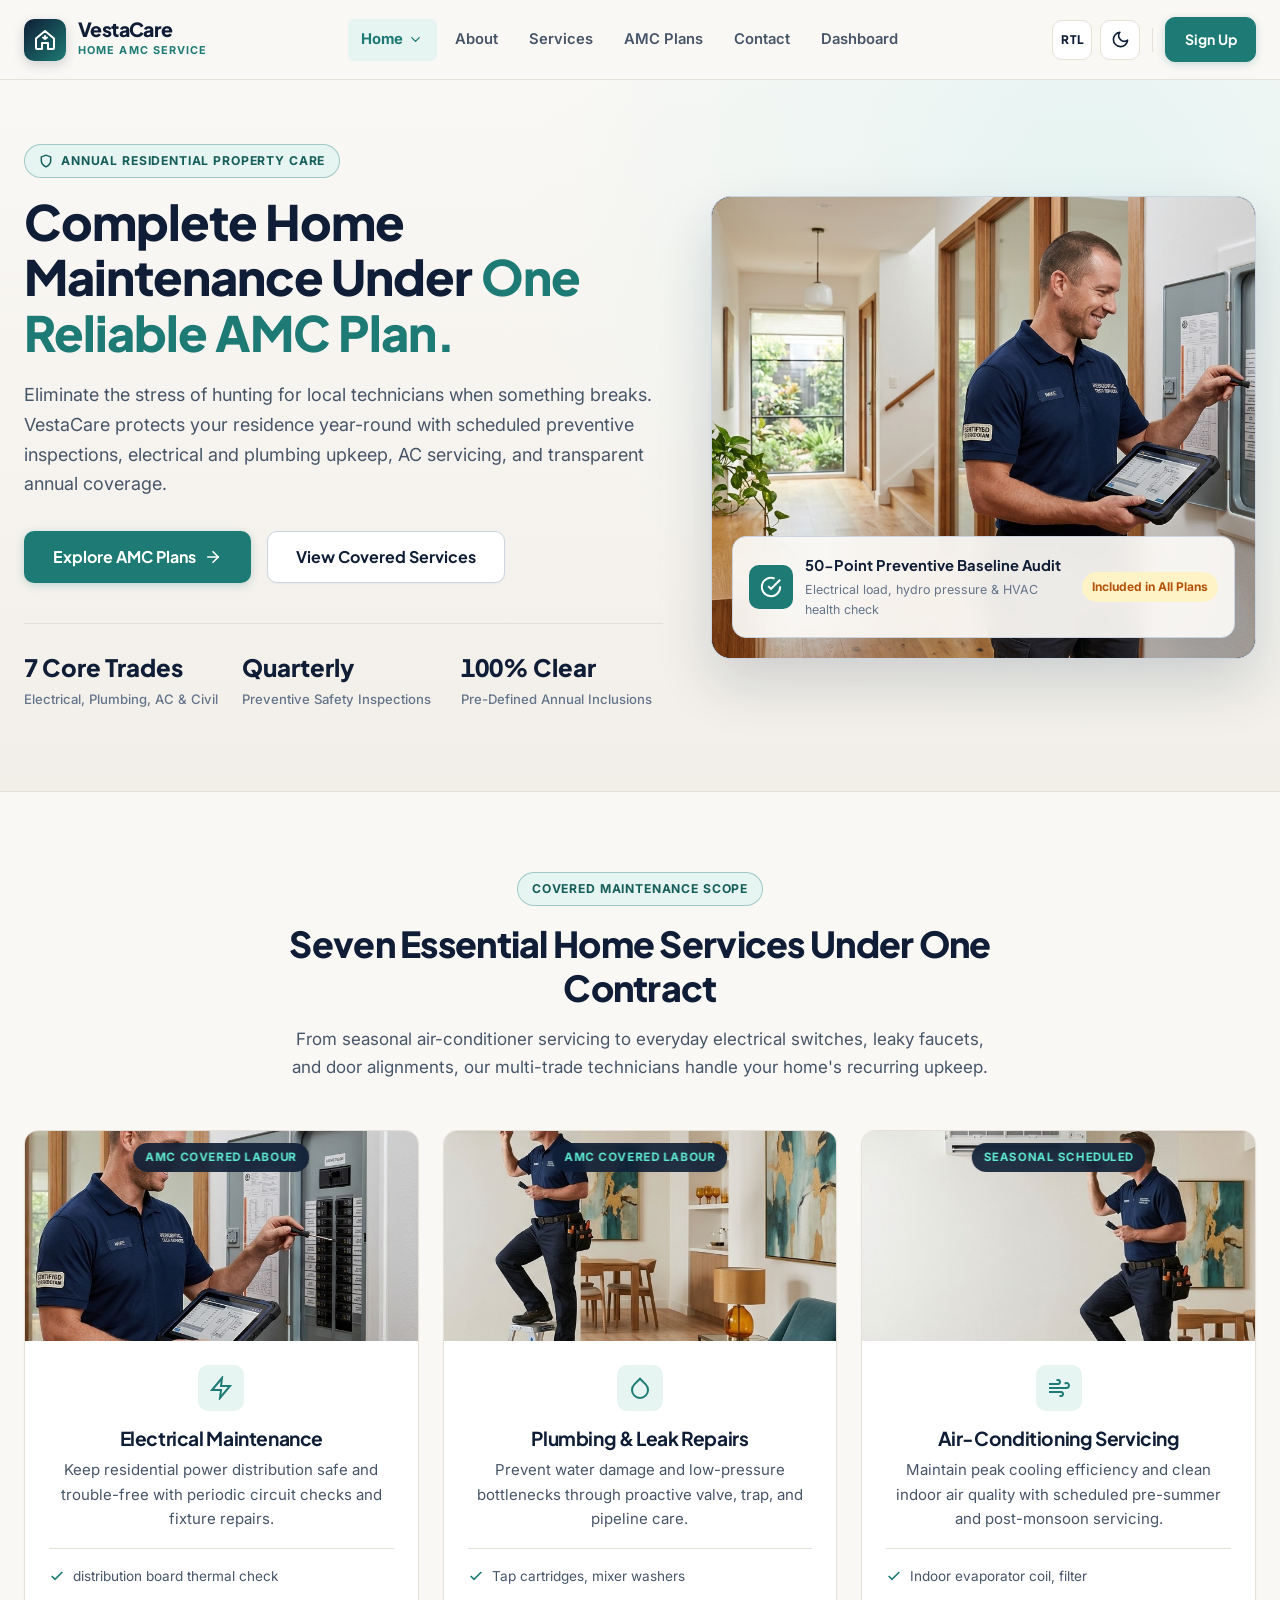
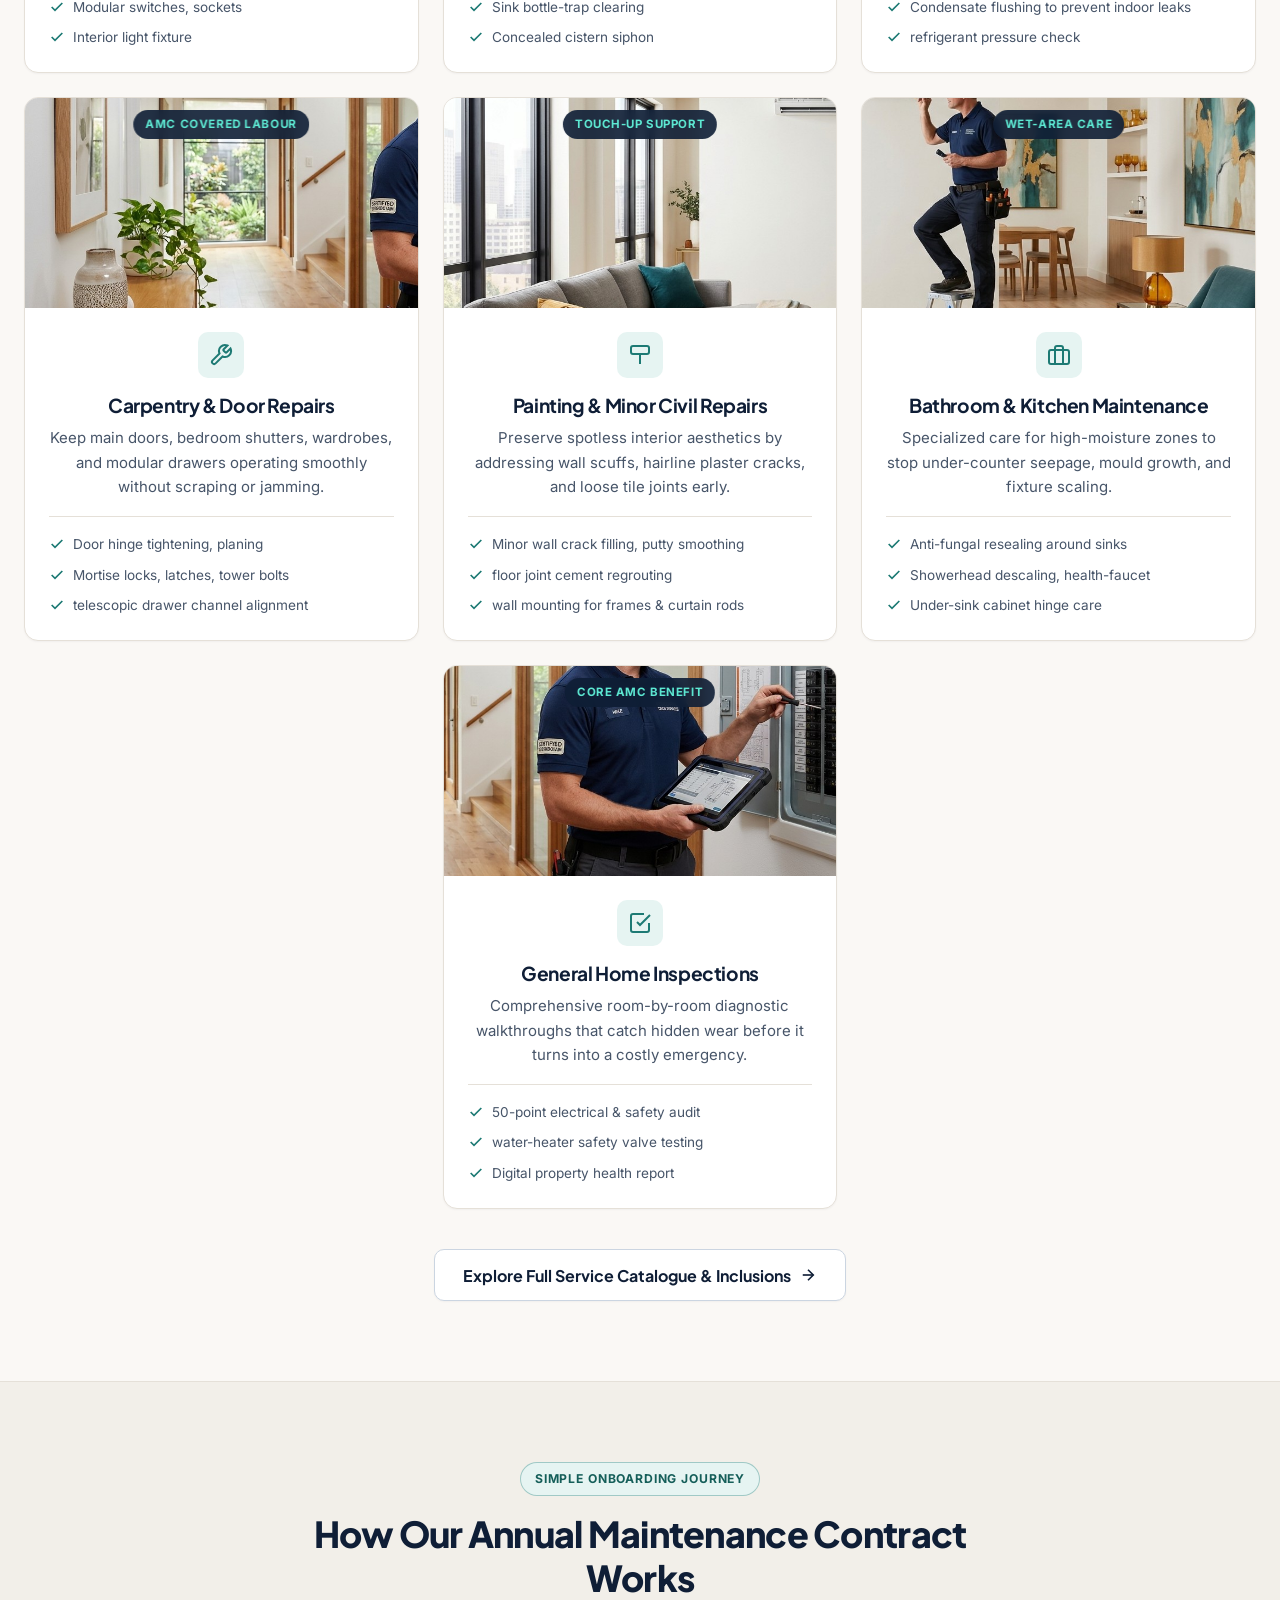
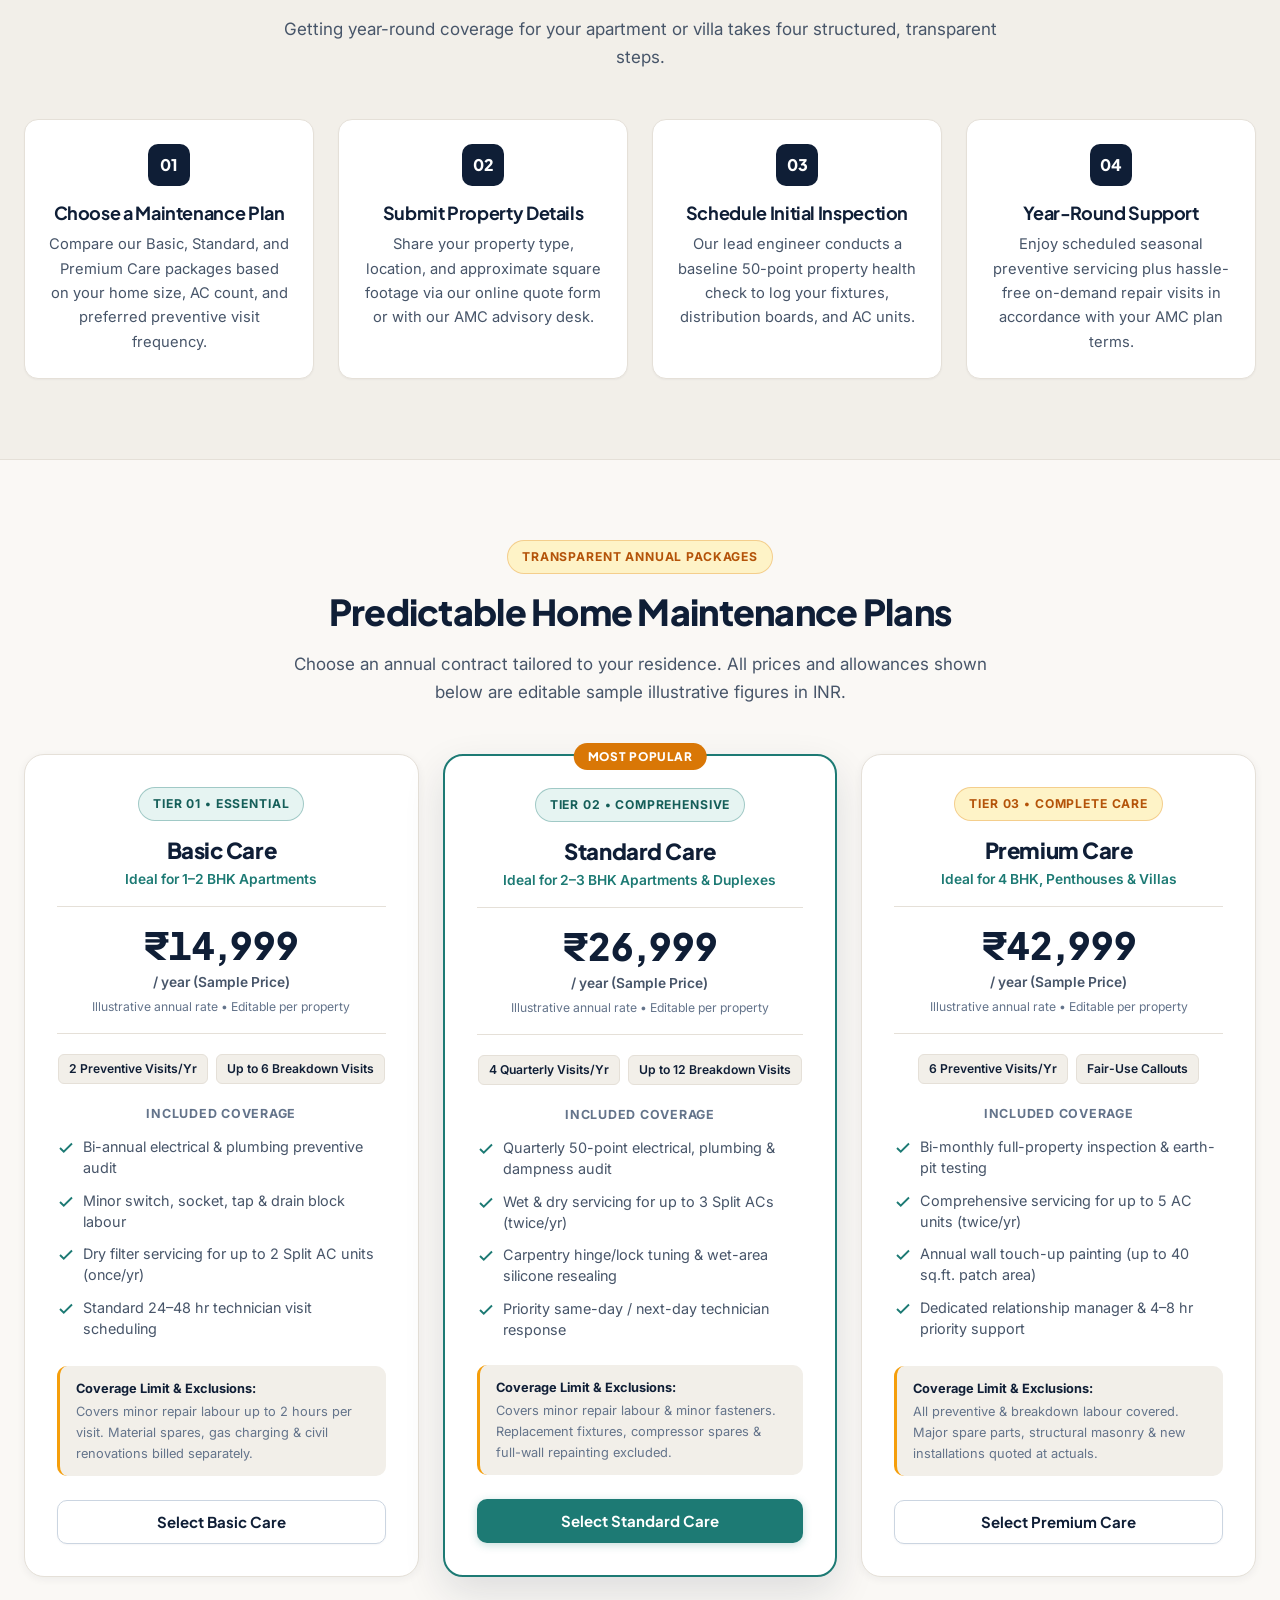
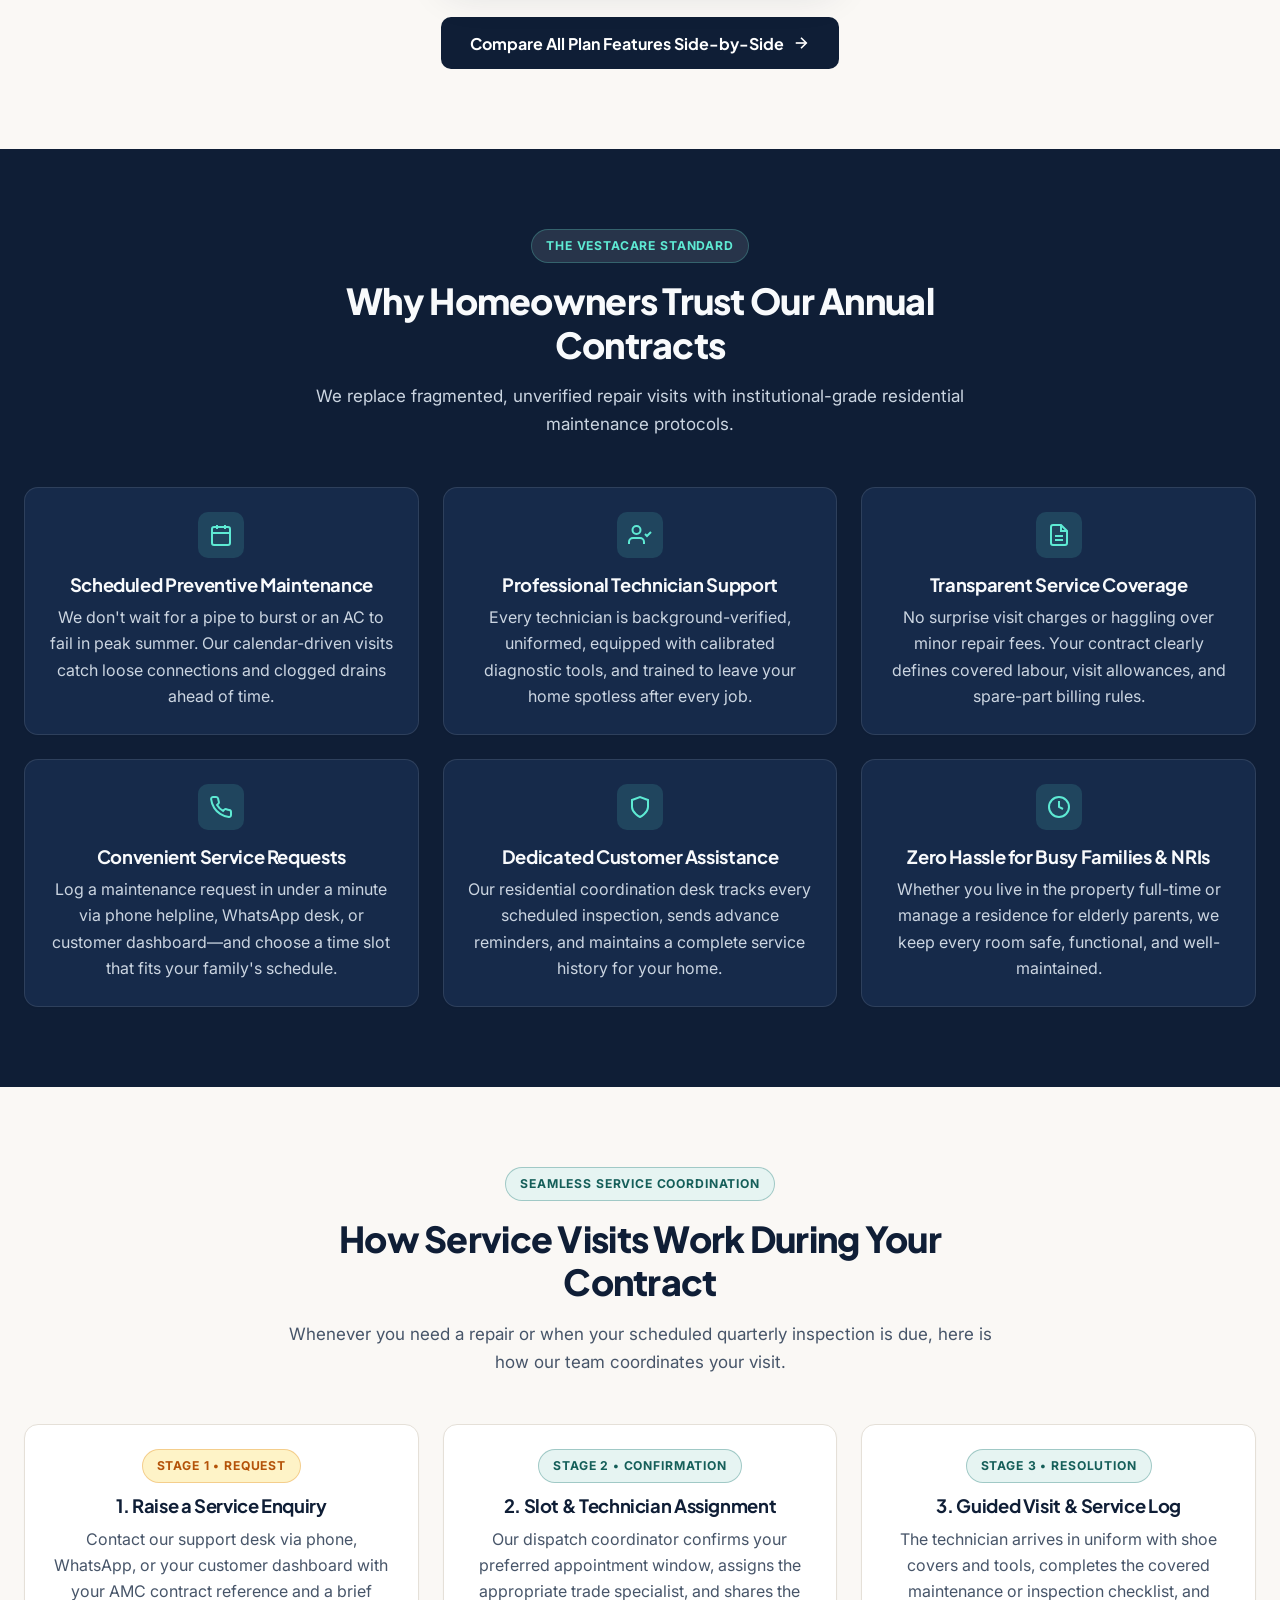
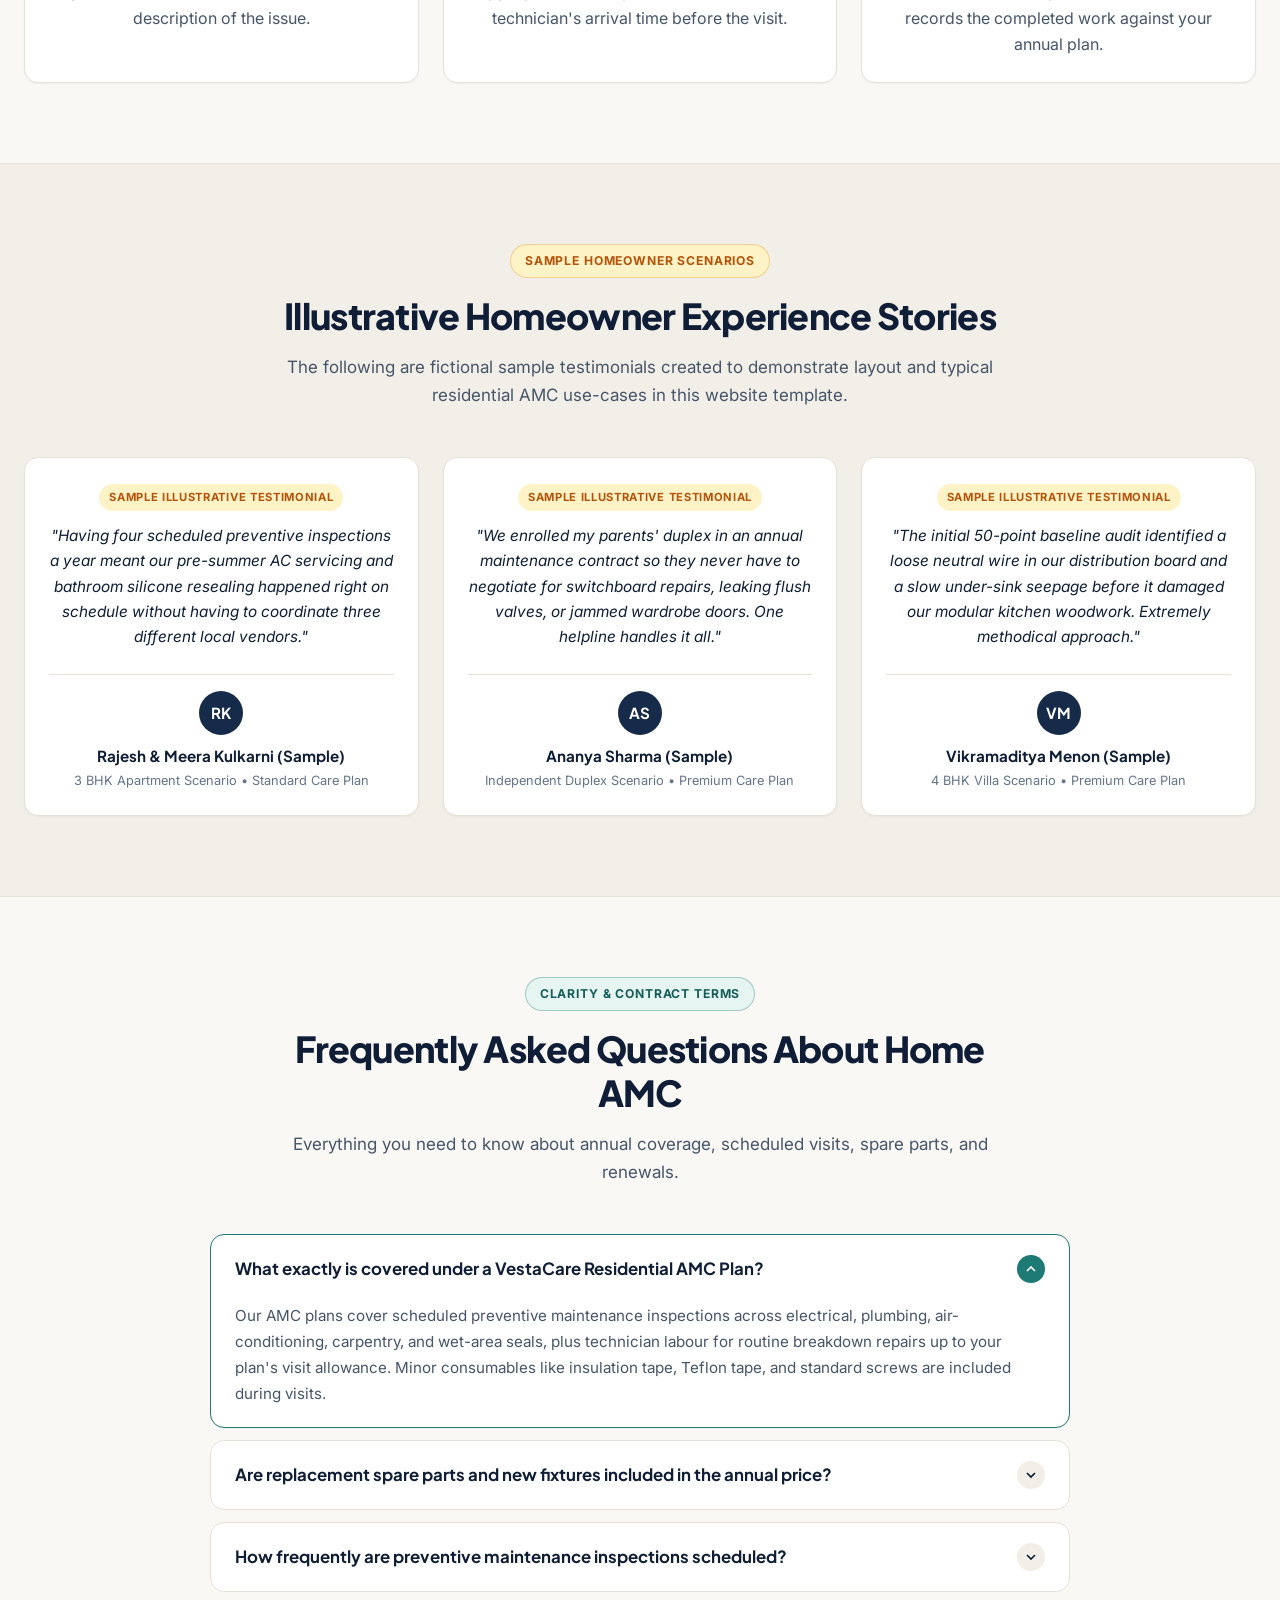
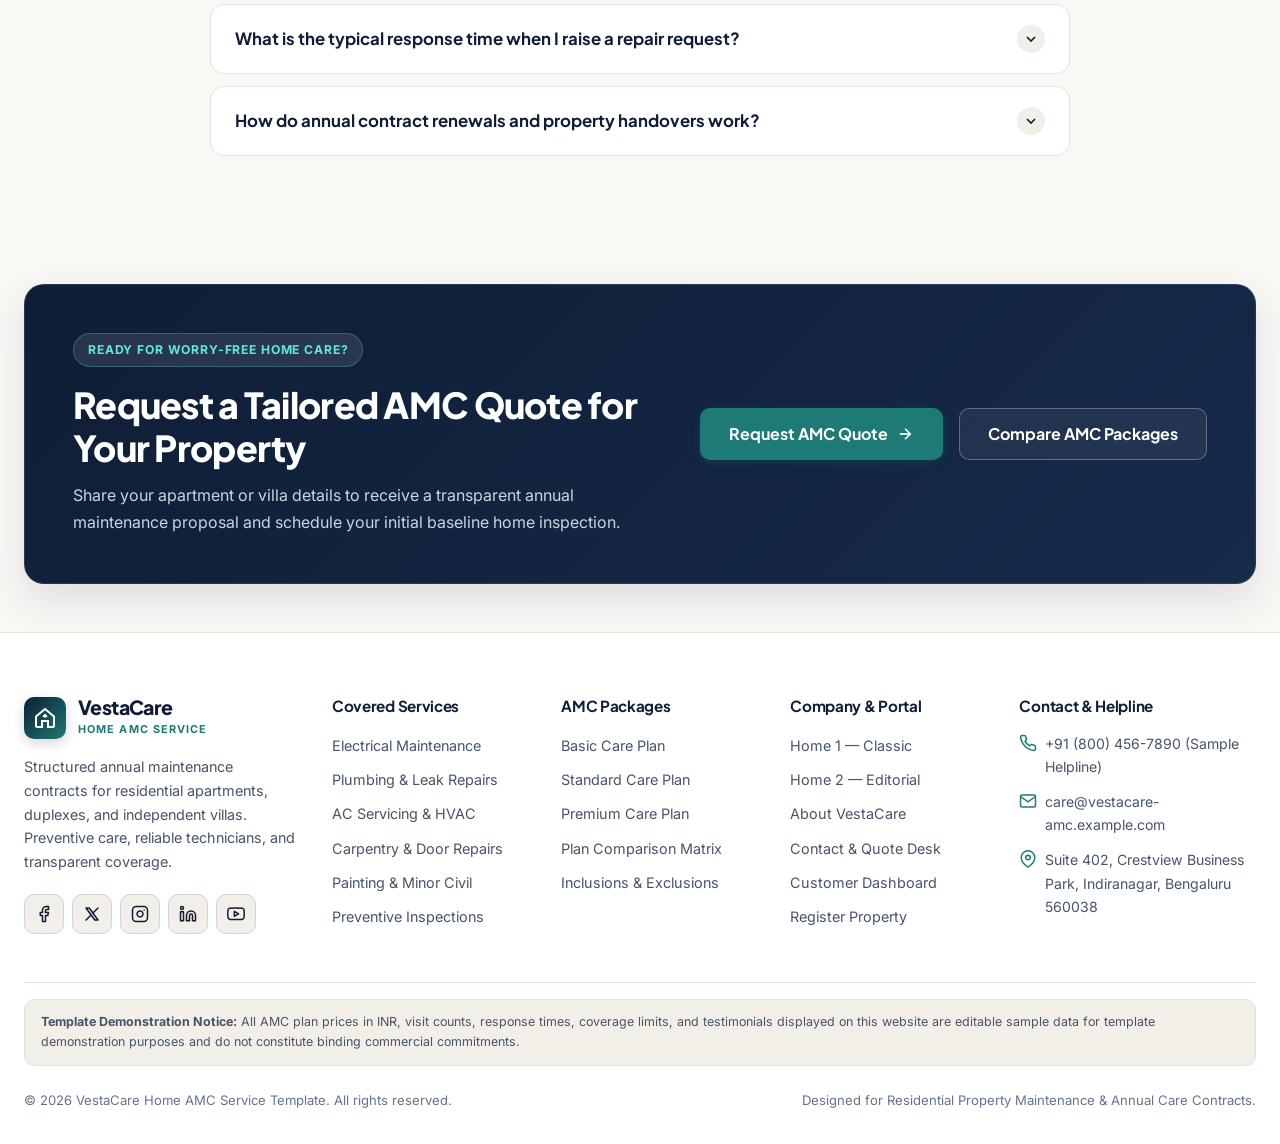
==== index.html @ f4bf7db0 "Your commit message" ====
<!DOCTYPE html>
<html lang="en" data-theme="light" dir="ltr">

<head>
  <meta charset="UTF-8" />
  <meta name="viewport" content="width=device-width, initial-scale=1.0" />
  <title>VestaCare Home AMC — Complete Annual Residential Maintenance Plans</title>
  <meta name="description"
    content="Complete residential home maintenance under one reliable Annual Maintenance Contract (AMC). Scheduled preventive inspections, electrical, plumbing, AC servicing, carpentry, and civil care." />
  <link rel="icon" type="image/svg+xml" href="assets/images/favicon.svg" />
  <script>
    (function () {
      var savedTheme = localStorage.getItem('vestacare_theme');
      if (savedTheme === 'dark' || savedTheme === 'light') {
        document.documentElement.setAttribute('data-theme', savedTheme);
      }
      var savedDir = localStorage.getItem('vestacare_dir');
      if (savedDir === 'rtl' || savedDir === 'ltr') {
        document.documentElement.setAttribute('dir', savedDir);
      }
    })();
  </script>
  <link rel="stylesheet" href="assets/css/styles.css" />
</head>

<body>
  <a href="#main-content" class="skip-link">Skip to main content</a>

  <!-- ========================================================================
       STICKY NAVBAR
       Order: Home | About | Services | AMC Plans | Contact | Dashboard
       Actions: RTL | Theme Toggle | Sign Up
       ======================================================================== -->
  <header class="site-header" role="banner">
    <div class="navbar-container">
      <!-- Brand Logo -->
      <a href="index.html" class="brand-logo" aria-label="VestaCare Home AMC Home">
        <span class="brand-mark" aria-hidden="true">
          <svg viewBox="0 0 24 24" fill="none" stroke="currentColor" stroke-width="2" stroke-linecap="round"
            stroke-linejoin="round">
            <path d="M3 10.5L12 3l9 7.5V20a1 1 0 0 1-1 1h-5v-6H9v6H4a1 1 0 0 1-1-1v-9.5z" />
            <path d="M12 8v3m0 0l2-1.5M12 11l-2-1.5" />
          </svg>
        </span>
        <span class="brand-text">
          <span class="brand-name">VestaCare</span>
          <span class="brand-tag">Home AMC Service</span>
        </span>
      </a>

      <!-- Desktop Navigation -->
      <nav class="nav-menu-desktop" aria-label="Primary Navigation">
        <div class="nav-item has-dropdown">
          <button type="button" class="nav-link active dropdown-toggle-btn" aria-expanded="false" aria-haspopup="true">
            Home
            <svg class="dropdown-chevron" viewBox="0 0 24 24" fill="none" stroke="currentColor" stroke-width="2.2"
              stroke-linecap="round" stroke-linejoin="round">
              <polyline points="6 9 12 15 18 9"></polyline>
            </svg>
          </button>
          <div class="dropdown-menu" role="menu" aria-label="Home Variations">
            <a href="index.html" class="dropdown-item active" role="menuitem">
              <span class="dropdown-item-icon" aria-hidden="true">
                <svg width="18" height="18" viewBox="0 0 24 24" fill="none" stroke="currentColor" stroke-width="2">
                  <path d="M3 9l9-7 9 7v11a2 2 0 0 1-2 2H5a2 2 0 0 1-2-2z"></path>
                </svg>
              </span>
              <span>
                <span class="dropdown-item-title">Home 1 — Classic AMC</span>
                <span class="dropdown-item-desc">Complete residential maintenance overview &amp; plan walkthrough</span>
              </span>
            </a>
            <a href="home-2.html" class="dropdown-item" role="menuitem">
              <span class="dropdown-item-icon" aria-hidden="true">
                <svg width="18" height="18" viewBox="0 0 24 24" fill="none" stroke="currentColor" stroke-width="2">
                  <rect x="3" y="3" width="7" height="7"></rect>
                  <rect x="14" y="3" width="7" height="7"></rect>
                  <rect x="14" y="14" width="7" height="7"></rect>
                  <rect x="3" y="14" width="7" height="7"></rect>
                </svg>
              </span>
              <span>
                <span class="dropdown-item-title">Home 2 — Editorial Care</span>
                <span class="dropdown-item-desc">Interactive plan estimator, tabbed trade matrix &amp; seasonal
                  timeline</span>
              </span>
            </a>
          </div>
        </div>
        <a href="about.html" class="nav-link">About</a>
        <a href="services.html" class="nav-link">Services</a>
        <a href="amc-plans.html" class="nav-link">AMC Plans</a>
        <a href="contact.html" class="nav-link">Contact</a>
        <a href="dashboard.html" class="nav-link">Dashboard</a>
      </nav>

      <!-- Desktop Right Actions -->
      <div class="nav-actions-desktop">
        <button type="button" class="rtl-toggle-btn" aria-label="Toggle RTL layout" title="Toggle RTL">RTL</button>
        <button type="button" class="theme-toggle-btn" aria-label="Switch to dark theme"
          title="Toggle Light/Dark Theme">
          <svg class="icon-moon" viewBox="0 0 24 24" fill="none" stroke="currentColor" stroke-width="2"
            stroke-linecap="round" stroke-linejoin="round">
            <path d="M21 12.79A9 9 0 1 1 11.21 3 7 7 0 0 0 21 12.79z"></path>
          </svg>
          <svg class="icon-sun" viewBox="0 0 24 24" fill="none" stroke="currentColor" stroke-width="2"
            stroke-linecap="round" stroke-linejoin="round">
            <circle cx="12" cy="12" r="5"></circle>
            <line x1="12" y1="1" x2="12" y2="3"></line>
            <line x1="12" y1="21" x2="12" y2="23"></line>
            <line x1="4.22" y1="4.22" x2="5.64" y2="5.64"></line>
            <line x1="18.36" y1="18.36" x2="19.78" y2="19.78"></line>
            <line x1="1" y1="12" x2="3" y2="12"></line>
            <line x1="21" y1="12" x2="23" y2="12"></line>
            <line x1="4.22" y1="19.78" x2="5.64" y2="18.36"></line>
            <line x1="18.36" y1="5.64" x2="19.78" y2="4.22"></line>
          </svg>
        </button>
        <span class="nav-divider" aria-hidden="true"></span>
        <a href="signup.html" class="nav-auth-signup">Sign Up</a>
      </div>

      <!-- Mobile Controls -->
      <div class="nav-mobile-controls">
        <button type="button" id="hamburger-btn" class="hamburger-btn" aria-expanded="false"
          aria-controls="mobile-nav-drawer" aria-label="Open navigation menu">
          <svg class="icon-menu" viewBox="0 0 24 24" fill="none" stroke="currentColor" stroke-width="2.2"
            stroke-linecap="round">
            <line x1="3" y1="6" x2="21" y2="6"></line>
            <line x1="3" y1="12" x2="21" y2="12"></line>
            <line x1="3" y1="18" x2="21" y2="18"></line>
          </svg>
          <svg class="icon-close" viewBox="0 0 24 24" fill="none" stroke="currentColor" stroke-width="2.2"
            stroke-linecap="round">
            <line x1="18" y1="6" x2="6" y2="18"></line>
            <line x1="6" y1="6" x2="18" y2="18"></line>
          </svg>
        </button>
      </div>
    </div>

    <!-- Mobile Navigation Drawer -->
    <div id="mobile-nav-drawer" class="mobile-nav-drawer" aria-label="Mobile Navigation">
      <div class="mobile-nav-list">
        <div>
          <button type="button" id="mobile-home-dropdown-btn" class="mobile-nav-link active" aria-expanded="false">
            <span>Home Variations</span>
            <svg class="dropdown-chevron" width="18" height="18" viewBox="0 0 24 24" fill="none" stroke="currentColor"
              stroke-width="2.2">
              <polyline points="6 9 12 15 18 9"></polyline>
            </svg>
          </button>
          <div id="mobile-home-submenu" class="mobile-dropdown-submenu open">
            <a href="index.html" class="mobile-submenu-link active">Home 1 — Classic AMC Overview</a>
            <a href="home-2.html" class="mobile-submenu-link">Home 2 — Editorial &amp; Interactive</a>
          </div>
        </div>
        <a href="about.html" class="mobile-nav-link">About</a>
        <a href="services.html" class="mobile-nav-link">Services</a>
        <a href="amc-plans.html" class="mobile-nav-link">AMC Plans</a>
        <a href="contact.html" class="mobile-nav-link">Contact</a>
        <a href="dashboard.html" class="mobile-nav-link">Dashboard</a>
      </div>
      <div class="mobile-nav-actions">
        <div class="mobile-utility-btns">
          <button type="button" class="rtl-toggle-btn" aria-label="Toggle RTL layout">RTL</button>
          <button type="button" class="theme-toggle-btn" aria-label="Switch to dark theme">
            <svg class="icon-moon" viewBox="0 0 24 24" fill="none" stroke="currentColor" stroke-width="2">
              <path d="M21 12.79A9 9 0 1 1 11.21 3 7 7 0 0 0 21 12.79z"></path>
            </svg>
            <svg class="icon-sun" viewBox="0 0 24 24" fill="none" stroke="currentColor" stroke-width="2">
              <circle cx="12" cy="12" r="5"></circle>
              <line x1="12" y1="1" x2="12" y2="3"></line>
              <line x1="12" y1="21" x2="12" y2="23"></line>
              <line x1="4.22" y1="4.22" x2="5.64" y2="5.64"></line>
              <line x1="18.36" y1="18.36" x2="19.78" y2="19.78"></line>
              <line x1="1" y1="12" x2="3" y2="12"></line>
              <line x1="21" y1="12" x2="23" y2="12"></line>
              <line x1="4.22" y1="19.78" x2="5.64" y2="18.36"></line>
              <line x1="18.36" y1="5.64" x2="19.78" y2="4.22"></line>
            </svg>
          </button>
        </div>
        <a href="signup.html" class="btn btn-primary btn-block">Sign Up</a>
      </div>
    </div>
  </header>

  <main id="main-content">
    <!-- ======================================================================
         1. HERO SECTION
         ====================================================================== -->
    <section class="hero-home1">
      <div class="container">
        <div class="hero-grid">
          <div class="hero-content">
            <span class="eyebrow">
              <svg width="14" height="14" viewBox="0 0 24 24" fill="none" stroke="currentColor" stroke-width="2.5">
                <path d="M12 22s8-4 8-10V5l-8-3-8 3v7c0 6 8 10 8 10z"></path>
              </svg>
              Annual Residential Property Care
            </span>
            <h1 class="hero-title">
              Complete Home Maintenance Under <span class="text-highlight">One Reliable AMC Plan.</span>
            </h1>
            <p class="hero-desc">
              Eliminate the stress of hunting for local technicians when something breaks. VestaCare protects your
              residence year-round with scheduled preventive inspections, electrical and plumbing upkeep, AC servicing,
              and transparent annual coverage.
            </p>
            <div class="hero-cta-group">
              <a href="amc-plans.html" class="btn btn-primary btn-lg">
                Explore AMC Plans
                <svg class="icon-arrow" viewBox="0 0 24 24" fill="none" stroke="currentColor" stroke-width="2.2"
                  stroke-linecap="round" stroke-linejoin="round">
                  <line x1="5" y1="12" x2="19" y2="12"></line>
                  <polyline points="12 5 19 12 12 19"></polyline>
                </svg>
              </a>
              <a href="#covered-services" class="btn btn-secondary btn-lg">
                View Covered Services
              </a>
            </div>
            <div class="hero-trust-strip">
              <div>
                <span class="trust-metric-value tabular-nums">7 Core Trades</span>
                <span class="trust-metric-label">Electrical, Plumbing, AC &amp; Civil</span>
              </div>
              <div>
                <span class="trust-metric-value tabular-nums">Quarterly</span>
                <span class="trust-metric-label">Preventive Safety Inspections</span>
              </div>
              <div>
                <span class="trust-metric-value tabular-nums">100% Clear</span>
                <span class="trust-metric-label">Pre-Defined Annual Inclusions</span>
              </div>
            </div>
          </div>

          <div class="hero-visual-wrapper">
            <div class="hero-image-frame">
              <img src="assets/images/hero-home1.jpg"
                alt="Certified VestaCare maintenance technician inspecting a residential electrical breaker panel with a diagnostic tablet"
                width="1376" height="768" />
              <div class="hero-floating-card">
                <div class="floating-status-left">
                  <div class="status-icon-badge" aria-hidden="true">
                    <svg width="22" height="22" viewBox="0 0 24 24" fill="none" stroke="currentColor"
                      stroke-width="2.2">
                      <path d="M22 11.08V12a10 10 0 1 1-5.93-9.14"></path>
                      <polyline points="22 4 12 14.01 9 11.01"></polyline>
                    </svg>
                  </div>
                  <div>
                    <span class="floating-card-title">50-Point Preventive Baseline Audit</span>
                    <span class="floating-card-sub">Electrical load, hydro pressure &amp; HVAC health check</span>
                  </div>
                </div>
                <span class="floating-badge-pill">Included in All Plans</span>
              </div>
            </div>
          </div>
        </div>
      </div>
    </section>

    <!-- ======================================================================
         2. COVERED SERVICES (7 CORE CATEGORIES — DISTINCT RELATABLE IMAGES)
         ====================================================================== -->
    <section id="covered-services" class="section">
      <div class="container">
        <div class="section-header">
          <span class="eyebrow">Covered Maintenance Scope</span>
          <h2>Seven Essential Home Services Under One Contract</h2>
          <p>
            From seasonal air-conditioner servicing to everyday electrical switches, leaky faucets, and door alignments,
            our multi-trade technicians handle your home's recurring upkeep.
          </p>
        </div>

        <div class="services-grid">
          <!-- 1. Electrical Maintenance -->
          <article class="service-card">
            <div class="service-card-media">
              <img src="https://images.unsplash.com/photo-1621905251189-08b45d6a269e?auto=format&fit=crop&w=900&q=80"
                onerror="this.onerror=null;this.src='assets/images/service-electrical.jpg'"
                alt="Certified electrician testing residential circuit breaker panel and switchboard" loading="lazy" />
              <span class="service-coverage-tag">AMC Covered Labour</span>
            </div>
            <div class="service-card-body">
              <div class="service-icon-box" aria-hidden="true">
                <svg viewBox="0 0 24 24" fill="none" stroke="currentColor" stroke-width="2">
                  <polygon points="13 2 3 14 12 14 11 22 21 10 12 10 13 2"></polygon>
                </svg>
              </div>
              <h3>Electrical Maintenance</h3>
              <p>Keep residential power distribution safe and trouble-free with periodic circuit checks and fixture
                repairs.</p>
              <ul class="service-task-list">
                <li>
                  <svg viewBox="0 0 24 24" fill="none" stroke="currentColor" stroke-width="2.5">
                    <polyline points="20 6 9 17 4 12"></polyline>
                  </svg>
                  <span>distribution board thermal check</span>
                </li>
                <li>
                  <svg viewBox="0 0 24 24" fill="none" stroke="currentColor" stroke-width="2.5">
                    <polyline points="20 6 9 17 4 12"></polyline>
                  </svg>
                  <span>Modular switches, sockets</span>
                </li>
                <li>
                  <svg viewBox="0 0 24 24" fill="none" stroke="currentColor" stroke-width="2.5">
                    <polyline points="20 6 9 17 4 12"></polyline>
                  </svg>
                  <span>Interior light fixture</span>
                </li>
              </ul>
            </div>
          </article>

          <!-- 2. Plumbing and Leak Repairs -->
          <article class="service-card">
            <div class="service-card-media">
              <img src="https://images.unsplash.com/photo-1585704032915-c3400ca199e7?auto=format&fit=crop&w=900&q=80"
                onerror="this.onerror=null;this.src='assets/images/service-plumbing.jpg'"
                alt="Residential plumber repairing sink pipeline and faucet valve with wrench" loading="lazy" />
              <span class="service-coverage-tag">AMC Covered Labour</span>
            </div>
            <div class="service-card-body">
              <div class="service-icon-box" aria-hidden="true">
                <svg viewBox="0 0 24 24" fill="none" stroke="currentColor" stroke-width="2">
                  <path d="M12 2.69l5.66 5.66a8 8 0 1 1-11.31 0z"></path>
                </svg>
              </div>
              <h3>Plumbing &amp; Leak Repairs</h3>
              <p>Prevent water damage and low-pressure bottlenecks through proactive valve, trap, and pipeline care.</p>
              <ul class="service-task-list">
                <li>
                  <svg viewBox="0 0 24 24" fill="none" stroke="currentColor" stroke-width="2.5">
                    <polyline points="20 6 9 17 4 12"></polyline>
                  </svg>
                  <span>Tap cartridges, mixer washers</span>
                </li>
                <li>
                  <svg viewBox="0 0 24 24" fill="none" stroke="currentColor" stroke-width="2.5">
                    <polyline points="20 6 9 17 4 12"></polyline>
                  </svg>
                  <span>Sink bottle-trap clearing</span>
                </li>
                <li>
                  <svg viewBox="0 0 24 24" fill="none" stroke="currentColor" stroke-width="2.5">
                    <polyline points="20 6 9 17 4 12"></polyline>
                  </svg>
                  <span>Concealed cistern siphon</span>
                </li>
              </ul>
            </div>
          </article>

          <!-- 3. Air-Conditioning Servicing -->
          <article class="service-card">
            <div class="service-card-media">
              <img src="https://images.unsplash.com/photo-1621905252507-b35492cc74b4?auto=format&fit=crop&w=900&q=80"
                onerror="this.onerror=null;this.src='assets/images/service-ac.jpg'"
                alt="HVAC technician cleaning and servicing wall-mounted air conditioning unit" loading="lazy" />
              <span class="service-coverage-tag">Seasonal Scheduled</span>
            </div>
            <div class="service-card-body">
              <div class="service-icon-box" aria-hidden="true">
                <svg viewBox="0 0 24 24" fill="none" stroke="currentColor" stroke-width="2">
                  <path
                    d="M9.59 4.59A2 2 0 1 1 11 8H2m10.59 11.41A2 2 0 1 0 14 16H2m15.73-8.27A2.5 2.5 0 1 1 19.5 12H2">
                  </path>
                </svg>
              </div>
              <h3>Air-Conditioning Servicing</h3>
              <p>Maintain peak cooling efficiency and clean indoor air quality with scheduled pre-summer and
                post-monsoon servicing.</p>
              <ul class="service-task-list">
                <li>
                  <svg viewBox="0 0 24 24" fill="none" stroke="currentColor" stroke-width="2.5">
                    <polyline points="20 6 9 17 4 12"></polyline>
                  </svg>
                  <span>Indoor evaporator coil, filter</span>
                </li>
                <li>
                  <svg viewBox="0 0 24 24" fill="none" stroke="currentColor" stroke-width="2.5">
                    <polyline points="20 6 9 17 4 12"></polyline>
                  </svg>
                  <span>Condensate flushing to prevent indoor leaks</span>
                </li>
                <li>
                  <svg viewBox="0 0 24 24" fill="none" stroke="currentColor" stroke-width="2.5">
                    <polyline points="20 6 9 17 4 12"></polyline>
                  </svg>
                  <span> refrigerant pressure check</span>
                </li>
              </ul>
            </div>
          </article>

          <!-- 4. Carpentry and Door Repairs -->
          <article class="service-card">
            <div class="service-card-media">
              <img src="https://images.unsplash.com/photo-1504148455328-c376907d081c?auto=format&fit=crop&w=900&q=80"
                onerror="this.onerror=null;this.src='assets/images/service-carpentry.jpg'"
                alt="Residential carpentry tools for wooden door hinge and cabinet repair" loading="lazy" />
              <span class="service-coverage-tag">AMC Covered Labour</span>
            </div>
            <div class="service-card-body">
              <div class="service-icon-box" aria-hidden="true">
                <svg viewBox="0 0 24 24" fill="none" stroke="currentColor" stroke-width="2">
                  <path
                    d="M14.7 6.3a1 1 0 0 0 0 1.4l1.6 1.6a1 1 0 0 0 1.4 0l3.77-3.77a6 6 0 0 1-7.94 7.94l-6.91 6.91a2.12 2.12 0 0 1-3-3l6.91-6.91a6 6 0 0 1 7.94-7.94l-3.76 3.76z">
                  </path>
                </svg>
              </div>
              <h3>Carpentry &amp; Door Repairs</h3>
              <p>Keep main doors, bedroom shutters, wardrobes, and modular drawers operating smoothly without scraping
                or jamming.</p>
              <ul class="service-task-list">
                <li>
                  <svg viewBox="0 0 24 24" fill="none" stroke="currentColor" stroke-width="2.5">
                    <polyline points="20 6 9 17 4 12"></polyline>
                  </svg>
                  <span>Door hinge tightening, planing</span>
                </li>
                <li>
                  <svg viewBox="0 0 24 24" fill="none" stroke="currentColor" stroke-width="2.5">
                    <polyline points="20 6 9 17 4 12"></polyline>
                  </svg>
                  <span>Mortise locks, latches, tower bolts</span>
                </li>
                <li>
                  <svg viewBox="0 0 24 24" fill="none" stroke="currentColor" stroke-width="2.5">
                    <polyline points="20 6 9 17 4 12"></polyline>
                  </svg>
                  <span>telescopic drawer channel alignment</span>
                </li>
              </ul>
            </div>
          </article>

          <!-- 5. Painting and Minor Civil Repairs -->
          <article class="service-card">
            <div class="service-card-media">
              <img src="https://images.unsplash.com/photo-1562259949-e8e7689d7828?auto=format&fit=crop&w=900&q=80"
                onerror="this.onerror=null;this.src='assets/images/service-painting.jpg'"
                alt="Painter rolling fresh warm-white paint on residential interior wall" loading="lazy" />
              <span class="service-coverage-tag">Touch-Up Support</span>
            </div>
            <div class="service-card-body">
              <div class="service-icon-box" aria-hidden="true">
                <svg viewBox="0 0 24 24" fill="none" stroke="currentColor" stroke-width="2">
                  <path d="M19 3H5a2 2 0 0 0-2 2v4a2 2 0 0 0 2 2h14a2 2 0 0 0 2-2V5a2 2 0 0 0-2-2z"></path>
                  <path d="M12 11v10"></path>
                </svg>
              </div>
              <h3>Painting &amp; Minor Civil Repairs</h3>
              <p>Preserve spotless interior aesthetics by addressing wall scuffs, hairline plaster cracks, and loose
                tile joints early.</p>
              <ul class="service-task-list">
                <li>
                  <svg viewBox="0 0 24 24" fill="none" stroke="currentColor" stroke-width="2.5">
                    <polyline points="20 6 9 17 4 12"></polyline>
                  </svg>
                  <span>Minor wall crack filling, putty smoothing</span>
                </li>
                <li>
                  <svg viewBox="0 0 24 24" fill="none" stroke="currentColor" stroke-width="2.5">
                    <polyline points="20 6 9 17 4 12"></polyline>
                  </svg>
                  <span> floor joint cement regrouting</span>
                </li>
                <li>
                  <svg viewBox="0 0 24 24" fill="none" stroke="currentColor" stroke-width="2.5">
                    <polyline points="20 6 9 17 4 12"></polyline>
                  </svg>
                  <span>wall mounting for frames &amp; curtain rods</span>
                </li>
              </ul>
            </div>
          </article>

          <!-- 6. Bathroom and Kitchen Maintenance -->
          <article class="service-card">
            <div class="service-card-media">
              <img src="https://images.unsplash.com/photo-1584622650111-993a426fbf0a?auto=format&fit=crop&w=900&q=80"
                onerror="this.onerror=null;this.src='assets/images/service-plumbing.jpg'"
                alt="Modern residential bathroom shower glass and vanity fixture maintenance" loading="lazy" />
              <span class="service-coverage-tag">Wet-Area Care</span>
            </div>
            <div class="service-card-body">
              <div class="service-icon-box" aria-hidden="true">
                <svg viewBox="0 0 24 24" fill="none" stroke="currentColor" stroke-width="2">
                  <rect x="2" y="7" width="20" height="14" rx="2" ry="2"></rect>
                  <path d="M16 21V5a2 2 0 0 0-2-2h-4a2 2 0 0 0-2 2v16"></path>
                </svg>
              </div>
              <h3>Bathroom &amp; Kitchen Maintenance</h3>
              <p>Specialized care for high-moisture zones to stop under-counter seepage, mould growth, and fixture
                scaling.</p>
              <ul class="service-task-list">
                <li>
                  <svg viewBox="0 0 24 24" fill="none" stroke="currentColor" stroke-width="2.5">
                    <polyline points="20 6 9 17 4 12"></polyline>
                  </svg>
                  <span>Anti-fungal resealing around sinks</span>
                </li>
                <li>
                  <svg viewBox="0 0 24 24" fill="none" stroke="currentColor" stroke-width="2.5">
                    <polyline points="20 6 9 17 4 12"></polyline>
                  </svg>
                  <span>Showerhead descaling, health-faucet</span>
                </li>
                <li>
                  <svg viewBox="0 0 24 24" fill="none" stroke="currentColor" stroke-width="2.5">
                    <polyline points="20 6 9 17 4 12"></polyline>
                  </svg>
                  <span>Under-sink cabinet hinge care </span>
                </li>
              </ul>
            </div>
          </article>

          <!-- 7. General Home Inspections -->
          <article class="service-card">
            <div class="service-card-media">
              <img src="https://images.unsplash.com/photo-1581578731548-c64695cc6952?auto=format&fit=crop&w=900&q=80"
                onerror="this.onerror=null;this.src='assets/images/service-inspection.jpg'"
                alt="Scheduled preventive home inspection technician conducting property check" loading="lazy" />
              <span class="service-coverage-tag">Core AMC Benefit</span>
            </div>
            <div class="service-card-body">
              <div class="service-icon-box" aria-hidden="true">
                <svg viewBox="0 0 24 24" fill="none" stroke="currentColor" stroke-width="2">
                  <path d="M9 11l3 3L22 4"></path>
                  <path d="M21 12v7a2 2 0 0 1-2 2H5a2 2 0 0 1-2-2V5a2 2 0 0 1 2-2h11"></path>
                </svg>
              </div>
              <h3>General Home Inspections</h3>
              <p>Comprehensive room-by-room diagnostic walkthroughs that catch hidden wear before it turns into a costly
                emergency.</p>
              <ul class="service-task-list">
                <li>
                  <svg viewBox="0 0 24 24" fill="none" stroke="currentColor" stroke-width="2.5">
                    <polyline points="20 6 9 17 4 12"></polyline>
                  </svg>
                  <span>50-point electrical &amp; safety audit</span>
                </li>
                <li>
                  <svg viewBox="0 0 24 24" fill="none" stroke="currentColor" stroke-width="2.5">
                    <polyline points="20 6 9 17 4 12"></polyline>
                  </svg>
                  <span>water-heater safety valve testing</span>
                </li>
                <li>
                  <svg viewBox="0 0 24 24" fill="none" stroke="currentColor" stroke-width="2.5">
                    <polyline points="20 6 9 17 4 12"></polyline>
                  </svg>
                  <span>Digital property health report </span>
                </li>
              </ul>
            </div>
          </article>
        </div>

        <div style="text-align:center; margin-top: var(--space-10);">
          <a href="services.html" class="btn btn-secondary btn-lg">
            Explore Full Service Catalogue &amp; Inclusions
            <svg class="icon-arrow" viewBox="0 0 24 24" fill="none" stroke="currentColor" stroke-width="2.2">
              <line x1="5" y1="12" x2="19" y2="12"></line>
              <polyline points="12 5 19 12 12 19"></polyline>
            </svg>
          </a>
        </div>
      </div>
    </section>

    <!-- ======================================================================
         3. HOW AMC WORKS (4-STEP VISUAL PROCESS)
         ====================================================================== -->
    <section class="section section-alt">
      <div class="container">
        <div class="section-header">
          <span class="eyebrow">Simple Onboarding Journey</span>
          <h2>How Our Annual Maintenance Contract Works</h2>
          <p>
            Getting year-round coverage for your apartment or villa takes four structured, transparent steps.
          </p>
        </div>

        <div class="process-steps-grid">
          <div class="process-step-card">
            <span class="step-number-badge">01</span>
            <h3>Choose a Maintenance Plan</h3>
            <p>
              Compare our Basic, Standard, and Premium Care packages based on your home size, AC count, and preferred
              preventive visit frequency.
            </p>
          </div>

          <div class="process-step-card">
            <span class="step-number-badge">02</span>
            <h3>Submit Property Details</h3>
            <p>
              Share your property type, location, and approximate square footage via our online quote form or with our
              AMC advisory desk.
            </p>
          </div>

          <div class="process-step-card">
            <span class="step-number-badge">03</span>
            <h3>Schedule Initial Inspection</h3>
            <p>
              Our lead engineer conducts a baseline 50-point property health check to log your fixtures, distribution
              boards, and AC units.
            </p>
          </div>

          <div class="process-step-card">
            <span class="step-number-badge">04</span>
            <h3>Year-Round Support</h3>
            <p>
              Enjoy scheduled seasonal preventive servicing plus hassle-free on-demand repair visits in accordance with
              your AMC plan terms.
            </p>
          </div>
        </div>
      </div>
    </section>

    <!-- ======================================================================
         4. AMC PLAN PREVIEW (EDITABLE SAMPLE INR PRICING)
         ====================================================================== -->
    <section class="section">
      <div class="container">
        <div class="section-header">
          <span class="eyebrow eyebrow-amber">Transparent Annual Packages</span>
          <h2>Predictable Home Maintenance Plans</h2>
          <p>
            Choose an annual contract tailored to your residence. All prices and allowances shown below are editable
            sample illustrative figures in INR.
          </p>
        </div>

        <div class="pricing-grid">
          <!-- Basic Care -->
          <div class="pricing-card">
            <span class="eyebrow">Tier 01 • Essential</span>
            <h3 class="pricing-tier-name">Basic Care</h3>
            <p class="pricing-suitability">Ideal for 1–2 BHK Apartments</p>
            <div class="pricing-amount-box">
              <span class="pricing-price">₹14,999</span>
              <span class="pricing-period">/ year (Sample Price)</span>
              <span class="pricing-sample-note">Illustrative annual rate • Editable per property</span>
            </div>
            <div class="pricing-Allowance-pills">
              <span class="allowance-pill">2 Preventive Visits/Yr</span>
              <span class="allowance-pill">Up to 6 Breakdown Visits</span>
            </div>
            <div class="pricing-features-heading">Included Coverage</div>
            <ul class="pricing-features">
              <li>
                <svg class="icon-included" viewBox="0 0 24 24" fill="none" stroke="currentColor" stroke-width="2.5">
                  <polyline points="20 6 9 17 4 12"></polyline>
                </svg>
                <span>Bi-annual electrical &amp; plumbing preventive audit</span>
              </li>
              <li>
                <svg class="icon-included" viewBox="0 0 24 24" fill="none" stroke="currentColor" stroke-width="2.5">
                  <polyline points="20 6 9 17 4 12"></polyline>
                </svg>
                <span>Minor switch, socket, tap &amp; drain block labour</span>
              </li>
              <li>
                <svg class="icon-included" viewBox="0 0 24 24" fill="none" stroke="currentColor" stroke-width="2.5">
                  <polyline points="20 6 9 17 4 12"></polyline>
                </svg>
                <span>Dry filter servicing for up to 2 Split AC units (once/yr)</span>
              </li>
              <li>
                <svg class="icon-included" viewBox="0 0 24 24" fill="none" stroke="currentColor" stroke-width="2.5">
                  <polyline points="20 6 9 17 4 12"></polyline>
                </svg>
                <span>Standard 24–48 hr technician visit scheduling</span>
              </li>
            </ul>
            <div class="pricing-exclusions-box">
              <strong>Coverage Limit &amp; Exclusions:</strong>
              Covers minor repair labour up to 2 hours per visit. Material spares, gas charging &amp; civil renovations
              billed separately.
            </div>
            <a href="contact.html?plan=Basic+Care#quote-form" class="btn btn-secondary btn-block">Select Basic Care</a>
          </div>

          <!-- Standard Care (Featured) -->
          <div class="pricing-card featured">
            <span class="pricing-badge">Most Popular</span>
            <span class="eyebrow">Tier 02 • Comprehensive</span>
            <h3 class="pricing-tier-name">Standard Care</h3>
            <p class="pricing-suitability">Ideal for 2–3 BHK Apartments &amp; Duplexes</p>
            <div class="pricing-amount-box">
              <span class="pricing-price">₹26,999</span>
              <span class="pricing-period">/ year (Sample Price)</span>
              <span class="pricing-sample-note">Illustrative annual rate • Editable per property</span>
            </div>
            <div class="pricing-Allowance-pills">
              <span class="allowance-pill">4 Quarterly Visits/Yr</span>
              <span class="allowance-pill">Up to 12 Breakdown Visits</span>
            </div>
            <div class="pricing-features-heading">Included Coverage</div>
            <ul class="pricing-features">
              <li>
                <svg class="icon-included" viewBox="0 0 24 24" fill="none" stroke="currentColor" stroke-width="2.5">
                  <polyline points="20 6 9 17 4 12"></polyline>
                </svg>
                <span>Quarterly 50-point electrical, plumbing &amp; dampness audit</span>
              </li>
              <li>
                <svg class="icon-included" viewBox="0 0 24 24" fill="none" stroke="currentColor" stroke-width="2.5">
                  <polyline points="20 6 9 17 4 12"></polyline>
                </svg>
                <span>Wet &amp; dry servicing for up to 3 Split ACs (twice/yr)</span>
              </li>
              <li>
                <svg class="icon-included" viewBox="0 0 24 24" fill="none" stroke="currentColor" stroke-width="2.5">
                  <polyline points="20 6 9 17 4 12"></polyline>
                </svg>
                <span>Carpentry hinge/lock tuning &amp; wet-area silicone resealing</span>
              </li>
              <li>
                <svg class="icon-included" viewBox="0 0 24 24" fill="none" stroke="currentColor" stroke-width="2.5">
                  <polyline points="20 6 9 17 4 12"></polyline>
                </svg>
                <span>Priority same-day / next-day technician response</span>
              </li>
            </ul>
            <div class="pricing-exclusions-box">
              <strong>Coverage Limit &amp; Exclusions:</strong>
              Covers minor repair labour &amp; minor fasteners. Replacement fixtures, compressor spares &amp; full-wall
              repainting excluded.
            </div>
            <a href="contact.html?plan=Standard+Care#quote-form" class="btn btn-primary btn-block">Select Standard
              Care</a>
          </div>

          <!-- Premium Care -->
          <div class="pricing-card">
            <span class="eyebrow eyebrow-amber">Tier 03 • Complete Care</span>
            <h3 class="pricing-tier-name">Premium Care</h3>
            <p class="pricing-suitability">Ideal for 4 BHK, Penthouses &amp; Villas</p>
            <div class="pricing-amount-box">
              <span class="pricing-price">₹42,999</span>
              <span class="pricing-period">/ year (Sample Price)</span>
              <span class="pricing-sample-note">Illustrative annual rate • Editable per property</span>
            </div>
            <div class="pricing-Allowance-pills">
              <span class="allowance-pill">6 Preventive Visits/Yr</span>
              <span class="allowance-pill">Fair-Use Callouts</span>
            </div>
            <div class="pricing-features-heading">Included Coverage</div>
            <ul class="pricing-features">
              <li>
                <svg class="icon-included" viewBox="0 0 24 24" fill="none" stroke="currentColor" stroke-width="2.5">
                  <polyline points="20 6 9 17 4 12"></polyline>
                </svg>
                <span>Bi-monthly full-property inspection &amp; earth-pit testing</span>
              </li>
              <li>
                <svg class="icon-included" viewBox="0 0 24 24" fill="none" stroke="currentColor" stroke-width="2.5">
                  <polyline points="20 6 9 17 4 12"></polyline>
                </svg>
                <span>Comprehensive servicing for up to 5 AC units (twice/yr)</span>
              </li>
              <li>
                <svg class="icon-included" viewBox="0 0 24 24" fill="none" stroke="currentColor" stroke-width="2.5">
                  <polyline points="20 6 9 17 4 12"></polyline>
                </svg>
                <span>Annual wall touch-up painting (up to 40 sq.ft. patch area)</span>
              </li>
              <li>
                <svg class="icon-included" viewBox="0 0 24 24" fill="none" stroke="currentColor" stroke-width="2.5">
                  <polyline points="20 6 9 17 4 12"></polyline>
                </svg>
                <span>Dedicated relationship manager &amp; 4–8 hr priority support</span>
              </li>
            </ul>
            <div class="pricing-exclusions-box">
              <strong>Coverage Limit &amp; Exclusions:</strong>
              All preventive &amp; breakdown labour covered. Major spare parts, structural masonry &amp; new
              installations quoted at actuals.
            </div>
            <a href="contact.html?plan=Premium+Care#quote-form" class="btn btn-secondary btn-block">Select Premium
              Care</a>
          </div>
        </div>

        <div style="text-align:center; margin-top: var(--space-10);">
          <a href="amc-plans.html" class="btn btn-navy btn-lg">
            Compare All Plan Features Side-by-Side
            <svg class="icon-arrow" viewBox="0 0 24 24" fill="none" stroke="currentColor" stroke-width="2.2">
              <line x1="5" y1="12" x2="19" y2="12"></line>
              <polyline points="12 5 19 12 12 19"></polyline>
            </svg>
          </a>
        </div>
      </div>
    </section>

    <!-- ======================================================================
         5. WHY CHOOSE US
         ====================================================================== -->
    <section class="section section-navy">
      <div class="container">
        <div class="section-header">
          <span class="eyebrow eyebrow-navy">The VestaCare Standard</span>
          <h2>Why Homeowners Trust Our Annual Contracts</h2>
          <p>
            We replace fragmented, unverified repair visits with institutional-grade residential maintenance protocols.
          </p>
        </div>

        <div class="features-grid-3">
          <div class="feature-box" style="background: var(--bg-navy-card); border-color: rgba(255,255,255,0.1);">
            <div class="service-icon-box" style="background: rgba(94,234,212,0.14); color: #5EEAD4;">
              <svg viewBox="0 0 24 24" fill="none" stroke="currentColor" stroke-width="2">
                <rect x="3" y="4" width="18" height="18" rx="2" ry="2"></rect>
                <line x1="16" y1="2" x2="16" y2="6"></line>
                <line x1="8" y1="2" x2="8" y2="6"></line>
                <line x1="3" y1="10" x2="21" y2="10"></line>
              </svg>
            </div>
            <h3>Scheduled Preventive Maintenance</h3>
            <p>We don't wait for a pipe to burst or an AC to fail in peak summer. Our calendar-driven visits catch loose
              connections and clogged drains ahead of time.</p>
          </div>

          <div class="feature-box" style="background: var(--bg-navy-card); border-color: rgba(255,255,255,0.1);">
            <div class="service-icon-box" style="background: rgba(94,234,212,0.14); color: #5EEAD4;">
              <svg viewBox="0 0 24 24" fill="none" stroke="currentColor" stroke-width="2">
                <path d="M16 21v-2a4 4 0 0 0-4-4H5a4 4 0 0 0-4 4v2"></path>
                <circle cx="8.5" cy="7" r="4"></circle>
                <polyline points="17 11 19 13 23 9"></polyline>
              </svg>
            </div>
            <h3>Professional Technician Support</h3>
            <p>Every technician is background-verified, uniformed, equipped with calibrated diagnostic tools, and
              trained to leave your home spotless after every job.</p>
          </div>

          <div class="feature-box" style="background: var(--bg-navy-card); border-color: rgba(255,255,255,0.1);">
            <div class="service-icon-box" style="background: rgba(94,234,212,0.14); color: #5EEAD4;">
              <svg viewBox="0 0 24 24" fill="none" stroke="currentColor" stroke-width="2">
                <path d="M14 2H6a2 2 0 0 0-2 2v16a2 2 0 0 0 2 2h12a2 2 0 0 0 2-2V8z"></path>
                <polyline points="14 2 14 8 20 8"></polyline>
                <line x1="16" y1="13" x2="8" y2="13"></line>
                <line x1="16" y1="17" x2="8" y2="17"></line>
              </svg>
            </div>
            <h3>Transparent Service Coverage</h3>
            <p>No surprise visit charges or haggling over minor repair fees. Your contract clearly defines covered
              labour, visit allowances, and spare-part billing rules.</p>
          </div>

          <div class="feature-box" style="background: var(--bg-navy-card); border-color: rgba(255,255,255,0.1);">
            <div class="service-icon-box" style="background: rgba(94,234,212,0.14); color: #5EEAD4;">
              <svg viewBox="0 0 24 24" fill="none" stroke="currentColor" stroke-width="2">
                <path
                  d="M22 16.92v3a2 2 0 0 1-2.18 2 19.79 19.79 0 0 1-8.63-3.07 19.5 19.5 0 0 1-6-6 19.79 19.79 0 0 1-3.07-8.67A2 2 0 0 1 4.11 2h3a2 2 0 0 1 2 1.72 12.84 12.84 0 0 0 .7 2.81 2 2 0 0 1-.45 2.11L8.09 9.91a16 16 0 0 0 6 6l1.27-1.27a2 2 0 0 1 2.11-.45 12.84 12.84 0 0 0 2.81.7A2 2 0 0 1 22 16.92z">
                </path>
              </svg>
            </div>
            <h3>Convenient Service Requests</h3>
            <p>Log a maintenance request in under a minute via phone helpline, WhatsApp desk, or customer dashboard—and
              choose a time slot that fits your family's schedule.</p>
          </div>

          <div class="feature-box" style="background: var(--bg-navy-card); border-color: rgba(255,255,255,0.1);">
            <div class="service-icon-box" style="background: rgba(94,234,212,0.14); color: #5EEAD4;">
              <svg viewBox="0 0 24 24" fill="none" stroke="currentColor" stroke-width="2">
                <path d="M12 22s8-4 8-10V5l-8-3-8 3v7c0 6 8 10 8 10z"></path>
              </svg>
            </div>
            <h3>Dedicated Customer Assistance</h3>
            <p>Our residential coordination desk tracks every scheduled inspection, sends advance reminders, and
              maintains a complete service history for your home.</p>
          </div>

          <div class="feature-box" style="background: var(--bg-navy-card); border-color: rgba(255,255,255,0.1);">
            <div class="service-icon-box" style="background: rgba(94,234,212,0.14); color: #5EEAD4;">
              <svg viewBox="0 0 24 24" fill="none" stroke="currentColor" stroke-width="2">
                <circle cx="12" cy="12" r="10"></circle>
                <polyline points="12 6 12 12 16 14"></polyline>
              </svg>
            </div>
            <h3>Zero Hassle for Busy Families &amp; NRIs</h3>
            <p>Whether you live in the property full-time or manage a residence for elderly parents, we keep every room
              safe, functional, and well-maintained.</p>
          </div>
        </div>
      </div>
    </section>

    <!-- ======================================================================
         6. MAINTENANCE REQUEST & COORDINATION PROCESS
         ====================================================================== -->
    <section class="section">
      <div class="container">
        <div class="section-header">
          <span class="eyebrow">Seamless Service Coordination</span>
          <h2>How Service Visits Work During Your Contract</h2>
          <p>
            Whenever you need a repair or when your scheduled quarterly inspection is due, here is how our team
            coordinates your visit.
          </p>
        </div>

        <div class="features-grid-3">
          <div class="feature-box">
            <span class="eyebrow eyebrow-amber" style="margin-bottom: var(--space-3);">Stage 1 • Request</span>
            <h3>1. Raise a Service Enquiry</h3>
            <p>
              Contact our support desk via phone, WhatsApp, or your customer dashboard with your AMC contract reference
              and a brief description of the issue.
            </p>
          </div>

          <div class="feature-box">
            <span class="eyebrow" style="margin-bottom: var(--space-3);">Stage 2 • Confirmation</span>
            <h3>2. Slot &amp; Technician Assignment</h3>
            <p>
              Our dispatch coordinator confirms your preferred appointment window, assigns the appropriate trade
              specialist, and shares the technician's arrival time before the visit.
            </p>
          </div>

          <div class="feature-box">
            <span class="eyebrow" style="margin-bottom: var(--space-3);">Stage 3 • Resolution</span>
            <h3>3. Guided Visit &amp; Service Log</h3>
            <p>
              The technician arrives in uniform with shoe covers and tools, completes the covered maintenance or
              inspection checklist, and records the completed work against your annual plan.
            </p>
          </div>
        </div>
      </div>
    </section>

    <!-- ======================================================================
         7. SAMPLE TESTIMONIALS (CLEARLY LABELLED FICTIONAL EXAMPLES)
         ====================================================================== -->
    <section class="section section-alt">
      <div class="container">
        <div class="section-header">
          <span class="eyebrow eyebrow-amber">Sample Homeowner Scenarios</span>
          <h2>Illustrative Homeowner Experience Stories</h2>
          <p>
            The following are fictional sample testimonials created to demonstrate layout and typical residential AMC
            use-cases in this website template.
          </p>
        </div>

        <div class="testimonials-grid">
          <article class="testimonial-card">
            <div>
              <span class="sample-badge">Sample Illustrative Testimonial</span>
              <p class="testimonial-quote">
                "Having four scheduled preventive inspections a year meant our pre-summer AC servicing and bathroom
                silicone resealing happened right on schedule without having to coordinate three different local
                vendors."
              </p>
            </div>
            <div class="testimonial-author">
              <div class="author-avatar" aria-hidden="true">RK</div>
              <div>
                <span class="author-name">Rajesh &amp; Meera Kulkarni (Sample)</span>
                <span class="author-meta">3 BHK Apartment Scenario • Standard Care Plan</span>
              </div>
            </div>
          </article>

          <article class="testimonial-card">
            <div>
              <span class="sample-badge">Sample Illustrative Testimonial</span>
              <p class="testimonial-quote">
                "We enrolled my parents' duplex in an annual maintenance contract so they never have to negotiate for
                switchboard repairs, leaking flush valves, or jammed wardrobe doors. One helpline handles it all."
              </p>
            </div>
            <div class="testimonial-author">
              <div class="author-avatar" aria-hidden="true">AS</div>
              <div>
                <span class="author-name">Ananya Sharma (Sample)</span>
                <span class="author-meta">Independent Duplex Scenario • Premium Care Plan</span>
              </div>
            </div>
          </article>

          <article class="testimonial-card">
            <div>
              <span class="sample-badge">Sample Illustrative Testimonial</span>
              <p class="testimonial-quote">
                "The initial 50-point baseline audit identified a loose neutral wire in our distribution board and a
                slow under-sink seepage before it damaged our modular kitchen woodwork. Extremely methodical approach."
              </p>
            </div>
            <div class="testimonial-author">
              <div class="author-avatar" aria-hidden="true">VM</div>
              <div>
                <span class="author-name">Vikramaditya Menon (Sample)</span>
                <span class="author-meta">4 BHK Villa Scenario • Premium Care Plan</span>
              </div>
            </div>
          </article>
        </div>
      </div>
    </section>

    <!-- ======================================================================
         8. FREQUENTLY ASKED QUESTIONS (FAQ)
         ====================================================================== -->
    <section class="section">
      <div class="container">
        <div class="section-header">
          <span class="eyebrow">Clarity &amp; Contract Terms</span>
          <h2>Frequently Asked Questions About Home AMC</h2>
          <p>
            Everything you need to know about annual coverage, scheduled visits, spare parts, and renewals.
          </p>
        </div>

        <div class="faq-container">
          <div class="faq-item active">
            <button type="button" class="faq-question" aria-expanded="true">
              <span>What exactly is covered under a VestaCare Residential AMC Plan?</span>
              <span class="faq-icon" aria-hidden="true">
                <svg width="16" height="16" viewBox="0 0 24 24" fill="none" stroke="currentColor" stroke-width="2.5">
                  <polyline points="6 9 12 15 18 9"></polyline>
                </svg>
              </span>
            </button>
            <div class="faq-answer">
              Our AMC plans cover scheduled preventive maintenance inspections across electrical, plumbing,
              air-conditioning, carpentry, and wet-area seals, plus technician labour for routine breakdown repairs up
              to your plan's visit allowance. Minor consumables like insulation tape, Teflon tape, and standard screws
              are included during visits.
            </div>
          </div>

          <div class="faq-item">
            <button type="button" class="faq-question" aria-expanded="false">
              <span>Are replacement spare parts and new fixtures included in the annual price?</span>
              <span class="faq-icon" aria-hidden="true">
                <svg width="16" height="16" viewBox="0 0 24 24" fill="none" stroke="currentColor" stroke-width="2.5">
                  <polyline points="6 9 12 15 18 9"></polyline>
                </svg>
              </span>
            </button>
            <div class="faq-answer">
              To keep annual plan pricing fair and transparent, the AMC covers skilled technician labour and preventive
              servicing. Replacement components (such as new MCBs, taps, flush valves, AC refrigerant gas refills, or
              light fixtures) can either be provided by the homeowner or procured by our team at transparent actual
              MRP/invoice cost after your approval.
            </div>
          </div>

          <div class="faq-item">
            <button type="button" class="faq-question" aria-expanded="false">
              <span>How frequently are preventive maintenance inspections scheduled?</span>
              <span class="faq-icon" aria-hidden="true">
                <svg width="16" height="16" viewBox="0 0 24 24" fill="none" stroke="currentColor" stroke-width="2.5">
                  <polyline points="6 9 12 15 18 9"></polyline>
                </svg>
              </span>
            </button>
            <div class="faq-answer">
              In our sample plan structure, Basic Care includes 2 preventive inspections per year (every 6 months),
              Standard Care includes 4 quarterly preventive inspections (every 3 months), and Premium Care includes 6
              bi-monthly preventive inspections alongside seasonal AC servicing.
            </div>
          </div>

          <div class="faq-item">
            <button type="button" class="faq-question" aria-expanded="false">
              <span>What is the typical response time when I raise a repair request?</span>
              <span class="faq-icon" aria-hidden="true">
                <svg width="16" height="16" viewBox="0 0 24 24" fill="none" stroke="currentColor" stroke-width="2.5">
                  <polyline points="6 9 12 15 18 9"></polyline>
                </svg>
              </span>
            </button>
            <div class="faq-answer">
              Under our illustrative SLA targets, urgent electrical or water-leak callouts on Standard and Premium plans
              are prioritized for same-day or within 4–8 business hours response, while routine non-urgent adjustments
              are scheduled within 24–48 hours at your preferred appointment window.
            </div>
          </div>

          <div class="faq-item">
            <button type="button" class="faq-question" aria-expanded="false">
              <span>How do annual contract renewals and property handovers work?</span>
              <span class="faq-icon" aria-hidden="true">
                <svg width="16" height="16" viewBox="0 0 24 24" fill="none" stroke="currentColor" stroke-width="2.5">
                  <polyline points="6 9 12 15 18 9"></polyline>
                </svg>
              </span>
            </button>
            <div class="faq-answer">
              We send a renewal summary 30 days prior to contract expiry along with an annual property maintenance
              summary report. There are no automatic hidden charges—you can renew via your customer dashboard, upgrade
              your tier, or adjust the contract if you lease or renovate the property.
            </div>
          </div>
        </div>
      </div>
    </section>

    <!-- ======================================================================
         9. FINAL CONVERSION CTA
         ====================================================================== -->
    <section class="section-sm">
      <div class="container">
        <div class="cta-banner">
          <div>
            <span class="eyebrow eyebrow-navy">Ready for Worry-Free Home Care?</span>
            <h2>Request a Tailored AMC Quote for Your Property</h2>
            <p>
              Share your apartment or villa details to receive a transparent annual maintenance proposal and schedule
              your initial baseline home inspection.
            </p>
          </div>
          <div class="cta-banner-actions">
            <a href="contact.html#quote-form" class="btn btn-primary btn-lg">
              Request AMC Quote
              <svg class="icon-arrow" viewBox="0 0 24 24" fill="none" stroke="currentColor" stroke-width="2.2">
                <line x1="5" y1="12" x2="19" y2="12"></line>
                <polyline points="12 5 19 12 12 19"></polyline>
              </svg>
            </a>
            <a href="amc-plans.html" class="btn btn-outline-white btn-lg">
              Compare AMC Packages
            </a>
          </div>
        </div>
      </div>
    </section>
  </main>

  <!-- ========================================================================
       10. MULTI-COLUMN FOOTER (WHITE IN LIGHT MODE + SOCIAL ICONS WITH HOVER)
       ======================================================================== -->
  <footer class="site-footer" role="contentinfo">
    <div class="container">
      <div class="footer-grid">
        <div>
          <a href="index.html" class="brand-logo" aria-label="VestaCare Home AMC">
            <span class="brand-mark" aria-hidden="true">
              <svg viewBox="0 0 24 24" fill="none" stroke="currentColor" stroke-width="2">
                <path d="M3 10.5L12 3l9 7.5V20a1 1 0 0 1-1 1h-5v-6H9v6H4a1 1 0 0 1-1-1v-9.5z" />
                <path d="M12 8v3m0 0l2-1.5M12 11l-2-1.5" />
              </svg>
            </span>
            <span class="brand-text">
              <span class="brand-name">VestaCare</span>
              <span class="brand-tag">Home AMC Service</span>
            </span>
          </a>
          <p class="footer-brand-desc">
            Structured annual maintenance contracts for residential apartments, duplexes, and independent villas.
            Preventive care, reliable technicians, and transparent coverage.
          </p>
          <!-- Social Icons in Footer -->
          <div class="social-links" aria-label="Social Media Links">
            <a href="https://facebook.com" target="_blank" rel="noopener noreferrer" class="social-icon-btn"
              aria-label="Follow VestaCare on Facebook">
              <svg viewBox="0 0 24 24" fill="none" stroke="currentColor" stroke-width="2" stroke-linecap="round"
                stroke-linejoin="round">
                <path d="M18 2h-3a5 5 0 0 0-5 5v3H7v4h3v8h4v-8h3l1-4h-4V7a1 1 0 0 1 1-1h3z"></path>
              </svg>
            </a>
            <a href="https://twitter.com" target="_blank" rel="noopener noreferrer" class="social-icon-btn"
              aria-label="Follow VestaCare on X">
              <svg viewBox="0 0 24 24" fill="none" stroke="currentColor" stroke-width="2" stroke-linecap="round"
                stroke-linejoin="round">
                <path d="M4 4l11.733 16h4.267l-11.733 -16z"></path>
                <path d="M4 20l6.768 -6.768m2.46 -2.46l6.772 -6.772"></path>
              </svg>
            </a>
            <a href="https://instagram.com" target="_blank" rel="noopener noreferrer" class="social-icon-btn"
              aria-label="Follow VestaCare on Instagram">
              <svg viewBox="0 0 24 24" fill="none" stroke="currentColor" stroke-width="2" stroke-linecap="round"
                stroke-linejoin="round">
                <rect x="2" y="2" width="20" height="20" rx="5" ry="5"></rect>
                <path d="M16 11.37A4 4 0 1 1 12.63 8 4 4 0 0 1 16 11.37z"></path>
                <line x1="17.5" y1="6.5" x2="17.51" y2="6.5"></line>
              </svg>
            </a>
            <a href="https://linkedin.com" target="_blank" rel="noopener noreferrer" class="social-icon-btn"
              aria-label="Follow VestaCare on LinkedIn">
              <svg viewBox="0 0 24 24" fill="none" stroke="currentColor" stroke-width="2" stroke-linecap="round"
                stroke-linejoin="round">
                <path d="M16 8a6 6 0 0 1 6 6v7h-4v-7a2 2 0 0 0-2-2 2 2 0 0 0-2 2v7h-4v-7a6 6 0 0 1 6-6z"></path>
                <rect x="2" y="9" width="4" height="12"></rect>
                <circle cx="4" cy="4" r="2"></circle>
              </svg>
            </a>
            <a href="https://youtube.com" target="_blank" rel="noopener noreferrer" class="social-icon-btn"
              aria-label="Subscribe to VestaCare on YouTube">
              <svg viewBox="0 0 24 24" fill="none" stroke="currentColor" stroke-width="2" stroke-linecap="round"
                stroke-linejoin="round">
                <path
                  d="M22.54 6.42a2.78 2.78 0 0 0-1.94-2C18.88 4 12 4 12 4s-6.88 0-8.6.46a2.78 2.78 0 0 0-1.94 2A29 29 0 0 0 1 11.75a29 29 0 0 0 .46 5.33A2.78 2.78 0 0 0 3.4 19c1.72.46 8.6.46 8.6.46s6.88 0 8.6-.46a2.78 2.78 0 0 0 1.94-2 29 29 0 0 0 .46-5.25 29 29 0 0 0-.46-5.33z">
                </path>
                <polygon points="9.75 15.02 15.5 11.75 9.75 8.48 9.75 15.02"></polygon>
              </svg>
            </a>
          </div>
        </div>

        <div>
          <h3 class="footer-col-title">Covered Services</h3>
          <ul class="footer-links">
            <li><a href="services.html#electrical">Electrical Maintenance</a></li>
            <li><a href="services.html#plumbing">Plumbing &amp; Leak Repairs</a></li>
            <li><a href="services.html#ac-maintenance">AC Servicing &amp; HVAC</a></li>
            <li><a href="services.html#carpentry">Carpentry &amp; Door Repairs</a></li>
            <li><a href="services.html#painting-civil">Painting &amp; Minor Civil</a></li>
            <li><a href="services.html#general-inspection">Preventive Inspections</a></li>
          </ul>
        </div>

        <div>
          <h3 class="footer-col-title">AMC Packages</h3>
          <ul class="footer-links">
            <li><a href="amc-plans.html">Basic Care Plan</a></li>
            <li><a href="amc-plans.html">Standard Care Plan</a></li>
            <li><a href="amc-plans.html">Premium Care Plan</a></li>
            <li><a href="amc-plans.html#comparison-table">Plan Comparison Matrix</a></li>
            <li><a href="amc-plans.html#exclusions">Inclusions &amp; Exclusions</a></li>
          </ul>
        </div>

        <div>
          <h3 class="footer-col-title">Company &amp; Portal</h3>
          <ul class="footer-links">
            <li><a href="index.html">Home 1 — Classic</a></li>
            <li><a href="home-2.html">Home 2 — Editorial</a></li>
            <li><a href="about.html">About VestaCare</a></li>
            <li><a href="contact.html">Contact &amp; Quote Desk</a></li>
            <li><a href="dashboard.html">Customer Dashboard</a></li>
            <li><a href="signup.html">Register Property</a></li>
          </ul>
        </div>

        <div>
          <h3 class="footer-col-title">Contact &amp; Helpline</h3>
          <div class="footer-contact-list">
            <div class="footer-contact-item">
              <svg viewBox="0 0 24 24" fill="none" stroke="currentColor" stroke-width="2">
                <path
                  d="M22 16.92v3a2 2 0 0 1-2.18 2 19.79 19.79 0 0 1-8.63-3.07 19.5 19.5 0 0 1-6-6 19.79 19.79 0 0 1-3.07-8.67A2 2 0 0 1 4.11 2h3a2 2 0 0 1 2 1.72 12.84 12.84 0 0 0 .7 2.81 2 2 0 0 1-.45 2.11L8.09 9.91a16 16 0 0 0 6 6l1.27-1.27a2 2 0 0 1 2.11-.45 12.84 12.84 0 0 0 2.81.7A2 2 0 0 1 22 16.92z">
                </path>
              </svg>
              <span>+91 (800) 456-7890 (Sample Helpline)</span>
            </div>
            <div class="footer-contact-item">
              <svg viewBox="0 0 24 24" fill="none" stroke="currentColor" stroke-width="2">
                <path d="M4 4h16c1.1 0 2 .9 2 2v12c0 1.1-.9 2-2 2H4c-1.1 0-2-.9-2-2V6c0-1.1.9-2 2-2z"></path>
                <polyline points="22,6 12,13 2,6"></polyline>
              </svg>
              <span>care@vestacare-amc.example.com</span>
            </div>
            <div class="footer-contact-item">
              <svg viewBox="0 0 24 24" fill="none" stroke="currentColor" stroke-width="2">
                <path d="M21 10c0 7-9 13-9 13s-9-6-9-13a9 9 0 0 1 18 0z"></path>
                <circle cx="12" cy="10" r="3"></circle>
              </svg>
              <span>Suite 402, Crestview Business Park, Indiranagar, Bengaluru 560038</span>
            </div>
          </div>
        </div>
      </div>

      <div class="footer-disclaimer">
        <strong>Template Demonstration Notice:</strong> All AMC plan prices in INR, visit counts, response times,
        coverage limits, and testimonials displayed on this website are editable sample data for template demonstration
        purposes and do not constitute binding commercial commitments.
      </div>

      <div class="footer-bottom">
        <span>&copy; 2026 VestaCare Home AMC Service Template. All rights reserved.</span>
        <span>Designed for Residential Property Maintenance &amp; Annual Care Contracts.</span>
      </div>
    </div>
  </footer>

  <script src="assets/js/main.js"></script>
</body>

</html>
---- assets/css/styles.css ----
/* ==========================================================================
   VESTACARE HOME AMC — PREMIUM RESIDENTIAL MAINTENANCE DESIGN SYSTEM
   ThemeForest & Creative Market Commercial Quality Stylesheet
   Palette: Deep Navy, Warm White, Slate Grey, Muted Teal, Subtle Amber
   Spacing: Strict 4px / 8px Geometric Scale
   ========================================================================== */

@import url('https://fonts.googleapis.com/css2?family=Inter:wght@400;500;600;700&family=Plus+Jakarta+Sans:wght@600;700;800&display=swap');

:root {
  /* Core Brand Palette — Light Mode (Default) */
  --navy-950: #091322;
  --navy-900: #0F1E36;
  --navy-800: #162A4A;
  --navy-700: #1F3A64;
  --navy-600: #2C4C7E;

  --warm-white-50: #FCFBF9;
  --warm-white-100: #FAF8F5;
  --warm-white-200: #F2EFE9;
  --warm-white-300: #E6E0D6;

  --slate-900: #0F172A;
  --slate-800: #1E293B;
  --slate-700: #334155;
  --slate-600: #475569;
  --slate-500: #64748B;
  --slate-400: #94A3B8;
  --slate-300: #CBD5E1;
  --slate-200: #E2E8F0;
  --slate-100: #F1F5F9;

  --teal-700: #155E59;
  --teal-600: #1D7A74;
  --teal-500: #24968E;
  --teal-100: #E6F4F2;
  --teal-50: #F2FAF9;

  --amber-700: #B45309;
  --amber-600: #D97706;
  --amber-500: #F59E0B;
  --amber-100: #FEF3C7;
  --amber-50: #FFFBEB;

  --danger-600: #DC2626;
  --danger-100: #FEE2E2;
  --success-600: #16A34A;
  --success-100: #DCFCE7;

  /* Semantic Theme Variables — Light Mode */
  --bg-body: var(--warm-white-100);
  --bg-surface: #FFFFFF;
  --bg-surface-alt: var(--warm-white-200);
  --bg-surface-elevated: #FFFFFF;
  --bg-navy-section: var(--navy-900);
  --bg-navy-card: var(--navy-800);
  --bg-navbar: rgba(250, 248, 245, 0.94);

  /* Light Mode Footer is Pure White per specification */
  --bg-footer: #FFFFFF;
  --text-footer: var(--slate-600);
  --text-footer-heading: var(--navy-900);
  --border-footer: var(--border-subtle);

  --text-primary: var(--navy-900);
  --text-secondary: var(--slate-600);
  --text-muted: var(--slate-500);
  --text-on-navy: #F8FAFC;
  --text-on-navy-muted: #CBD5E1;

  --accent-primary: var(--teal-600);
  --accent-primary-hover: var(--teal-700);
  --accent-subtle: var(--teal-100);
  --accent-subtle-text: var(--teal-700);

  --amber-accent: var(--amber-600);
  --amber-subtle: var(--amber-100);
  --amber-subtle-text: var(--amber-700);

  --border-subtle: #E5E0D8;
  --border-strong: var(--slate-300);
  --border-accent: rgba(29, 122, 116, 0.35);

  /* Shadows */
  --shadow-xs: 0 1px 2px rgba(15, 30, 54, 0.04);
  --shadow-sm: 0 2px 8px rgba(15, 30, 54, 0.06);
  --shadow-md: 0 8px 24px rgba(15, 30, 54, 0.08);
  --shadow-lg: 0 16px 40px rgba(15, 30, 54, 0.12);
  --shadow-xl: 0 24px 56px rgba(15, 30, 54, 0.16);

  /* Typography */
  --font-heading: 'Plus Jakarta Sans', -apple-system, BlinkMacSystemFont, 'Segoe UI', Roboto, sans-serif;
  --font-body: 'Inter', -apple-system, BlinkMacSystemFont, 'Segoe UI', Roboto, sans-serif;

  /* 4px / 8px Spacing System */
  --space-1: 0.25rem;  /* 4px */
  --space-2: 0.5rem;   /* 8px */
  --space-3: 0.75rem;  /* 12px */
  --space-4: 1rem;     /* 16px */
  --space-5: 1.25rem;  /* 20px */
  --space-6: 1.5rem;   /* 24px */
  --space-8: 2rem;     /* 32px */
  --space-10: 2.5rem;  /* 40px */
  --space-12: 3rem;    /* 48px */
  --space-16: 4rem;    /* 64px */
  --space-20: 5rem;    /* 80px */
  --space-24: 6rem;    /* 96px */

  /* Radii */
  --radius-sm: 6px;
  --radius-md: 10px;
  --radius-lg: 14px;
  --radius-xl: 20px;
  --radius-full: 9999px;

  /* Layout */
  --container-max: 1280px;
  --navbar-height: 80px;
  --sidebar-width: 270px;
  --transition-fast: 160ms cubic-bezier(0.16, 1, 0.3, 1);
  --transition-base: 260ms cubic-bezier(0.16, 1, 0.3, 1);
}

/* ==========================================================================
   DARK THEME VARIABLES
   ========================================================================== */
[data-theme="dark"] {
  --bg-body: #0A121E;
  --bg-surface: #111E32;
  --bg-surface-alt: #16263F;
  --bg-surface-elevated: #1B2E4B;
  --bg-navy-section: #070D17;
  --bg-navy-card: #132238;
  --bg-navbar: rgba(10, 18, 30, 0.94);

  --bg-footer: #091322;
  --text-footer: #94A3B8;
  --text-footer-heading: #FFFFFF;
  --border-footer: rgba(255, 255, 255, 0.08);

  --text-primary: #F8FAFC;
  --text-secondary: #CBD5E1;
  --text-muted: #94A3B8;
  --text-on-navy: #F8FAFC;
  --text-on-navy-muted: #CBD5E1;

  --accent-primary: #26A69A;
  --accent-primary-hover: #2BBBAD;
  --accent-subtle: rgba(38, 166, 154, 0.16);
  --accent-subtle-text: #5EEAD4;

  --amber-accent: #F59E0B;
  --amber-subtle: rgba(245, 158, 11, 0.16);
  --amber-subtle-text: #FCD34D;

  --border-subtle: #1F324D;
  --border-strong: #2D466B;
  --border-accent: rgba(45, 212, 191, 0.35);

  --shadow-xs: 0 1px 2px rgba(0, 0, 0, 0.25);
  --shadow-sm: 0 2px 8px rgba(0, 0, 0, 0.35);
  --shadow-md: 0 8px 24px rgba(0, 0, 0, 0.45);
  --shadow-lg: 0 16px 40px rgba(0, 0, 0, 0.55);
  --shadow-xl: 0 24px 56px rgba(0, 0, 0, 0.65);
}

/* ==========================================================================
   RESET & BASE STYLES
   ========================================================================== */
*,
*::before,
*::after {
  box-sizing: border-box;
  margin: 0;
  padding: 0;
}

html {
  font-size: 16px;
  scroll-behavior: smooth;
  scroll-padding-top: calc(var(--navbar-height) + 24px);
}

body {
  font-family: var(--font-body);
  background-color: var(--bg-body);
  color: var(--text-primary);
  line-height: 1.65;
  -webkit-font-smoothing: antialiased;
  -moz-osx-font-smoothing: grayscale;
  overflow-x: clip;
  padding-top: var(--navbar-height);
  transition: background-color var(--transition-base), color var(--transition-base);
}

body.no-fixed-header {
  padding-top: 0;
}

img,
svg,
video {
  display: block;
  max-width: 100%;
  height: auto;
}

a {
  color: inherit;
  text-decoration: none;
  transition: color var(--transition-fast);
}

ul,
ol {
  list-style: none;
}

button,
input,
select,
textarea {
  font: inherit;
  color: inherit;
}

button {
  cursor: pointer;
  background: none;
  border: none;
}

:focus-visible {
  outline: 2px solid var(--accent-primary);
  outline-offset: 2px;
}

.skip-link {
  position: absolute;
  top: -100px;
  left: var(--space-4);
  background: var(--accent-primary);
  color: #FFFFFF;
  padding: var(--space-2) var(--space-4);
  border-radius: var(--radius-sm);
  z-index: 9999;
  font-weight: 600;
}
.skip-link:focus {
  top: var(--space-3);
}

/* ==========================================================================
   TYPOGRAPHY & LAYOUT UTILITIES
   ========================================================================== */
h1, h2, h3, h4, h5, h6 {
  font-family: var(--font-heading);
  color: var(--text-primary);
  line-height: 1.22;
  letter-spacing: -0.02em;
  font-weight: 700;
  display: block;
}

.h1, h1 {
  font-size: clamp(2.1rem, 3.8vw, 3.25rem);
  font-weight: 800;
  line-height: 1.14;
}

.h2, h2 {
  font-size: clamp(1.7rem, 2.8vw, 2.4rem);
  font-weight: 800;
}

.h3, h3 {
  font-size: clamp(1.2rem, 1.8vw, 1.42rem);
  font-weight: 700;
}

.h4, h4 {
  font-size: 1.1rem;
  font-weight: 700;
}

p {
  color: var(--text-secondary);
  display: block;
}

.lead {
  font-size: clamp(1.05rem, 1.35vw, 1.18rem);
  line-height: 1.7;
  color: var(--text-secondary);
}

.tabular-nums {
  font-variant-numeric: tabular-nums;
}

.container {
  width: 100%;
  max-width: var(--container-max);
  margin-left: auto;
  margin-right: auto;
  padding-left: var(--space-6);
  padding-right: var(--space-6);
}

@media (max-width: 640px) {
  .container {
    padding-left: var(--space-4);
    padding-right: var(--space-4);
  }
}

.section {
  padding-top: var(--space-20);
  padding-bottom: var(--space-20);
  position: relative;
}

.section-sm {
  padding-top: var(--space-12);
  padding-bottom: var(--space-12);
}

.section-alt {
  background-color: var(--bg-surface-alt);
  border-top: 1px solid var(--border-subtle);
  border-bottom: 1px solid var(--border-subtle);
}

.section-navy {
  background-color: var(--bg-navy-section);
  color: var(--text-on-navy);
}

.section-navy h1,
.section-navy h2,
.section-navy h3,
.section-navy h4 {
  color: var(--text-on-navy);
}

.section-navy p {
  color: var(--text-on-navy-muted);
}

@media (max-width: 768px) {
  .section {
    padding-top: var(--space-12);
    padding-bottom: var(--space-12);
  }
}

.section-header {
  max-width: 720px;
  margin: 0 auto var(--space-12);
  text-align: center;
  display: flex;
  flex-direction: column;
  align-items: center;
}

.section-header.left-aligned {
  margin-left: 0;
  text-align: left;
  align-items: flex-start;
}

.section-header p {
  margin-top: var(--space-4);
  font-size: 1.0625rem;
}

/* Eyebrow / Pill Badges */
.eyebrow {
  display: inline-flex;
  align-items: center;
  justify-content: center;
  gap: var(--space-2);
  padding: 6px 14px;
  border-radius: var(--radius-full);
  font-size: 0.76rem;
  font-weight: 700;
  text-transform: uppercase;
  letter-spacing: 0.07em;
  background-color: var(--accent-subtle);
  color: var(--accent-subtle-text);
  margin-bottom: var(--space-4);
  border: 1px solid var(--border-accent);
  text-align: center;
}

.eyebrow-amber {
  background-color: var(--amber-subtle);
  color: var(--amber-subtle-text);
  border-color: rgba(217, 119, 6, 0.3);
}

.eyebrow-navy {
  background-color: rgba(255, 255, 255, 0.1);
  color: #5EEAD4;
  border-color: rgba(94, 234, 212, 0.25);
}

/* ==========================================================================
   BUTTONS & INTERACTIVE CTAs
   ========================================================================== */
.btn {
  display: inline-flex;
  align-items: center;
  justify-content: center;
  gap: var(--space-2);
  padding: 0.75rem 1.35rem;
  font-family: var(--font-heading);
  font-size: 0.9375rem;
  font-weight: 700;
  line-height: 1.2;
  border-radius: var(--radius-md);
  border: 1px solid transparent;
  transition: all var(--transition-fast);
  white-space: nowrap;
  cursor: pointer;
  text-align: center;
}

.btn svg {
  width: 18px;
  height: 18px;
  flex-shrink: 0;
  transition: transform var(--transition-fast);
}

.btn:hover svg.icon-arrow {
  transform: translateX(3px);
}

[dir="rtl"] .btn svg.icon-arrow {
  transform: scaleX(-1);
}

[dir="rtl"] .btn:hover svg.icon-arrow {
  transform: scaleX(-1) translateX(3px);
}

.btn-primary {
  background-color: var(--accent-primary);
  color: #FFFFFF;
  box-shadow: 0 2px 8px rgba(29, 122, 116, 0.25);
}

.btn-primary:hover {
  background-color: var(--accent-primary-hover);
  transform: translateY(-1px);
  box-shadow: 0 6px 16px rgba(29, 122, 116, 0.32);
}

.btn-navy {
  background-color: var(--navy-900);
  color: #FFFFFF;
}

[data-theme="dark"] .btn-navy {
  background-color: var(--teal-600);
  color: #FFFFFF;
}

.btn-navy:hover {
  background-color: var(--navy-800);
  transform: translateY(-1px);
}

.btn-secondary {
  background-color: var(--bg-surface);
  color: var(--text-primary);
  border-color: var(--border-strong);
  box-shadow: var(--shadow-xs);
}

.btn-secondary:hover {
  border-color: var(--accent-primary);
  color: var(--accent-primary);
  background-color: var(--bg-surface);
  transform: translateY(-1px);
}

.btn-outline-white {
  background-color: rgba(255, 255, 255, 0.06);
  color: #FFFFFF;
  border-color: rgba(255, 255, 255, 0.28);
}

.btn-outline-white:hover {
  background-color: rgba(255, 255, 255, 0.14);
  border-color: #FFFFFF;
}

.btn-lg {
  padding: 0.95rem 1.75rem;
  font-size: 1rem;
  border-radius: var(--radius-md);
}

.btn-sm {
  padding: 0.55rem 1rem;
  font-size: 0.85rem;
}

.btn-block {
  width: 100%;
}

/* ==========================================================================
   MANDATORY STICKY NAVBAR
   ========================================================================== */
.site-header {
  position: fixed;
  top: 0;
  left: 0;
  right: 0;
  width: 100%;
  height: var(--navbar-height);
  background-color: var(--bg-navbar);
  backdrop-filter: blur(14px);
  -webkit-backdrop-filter: blur(14px);
  border-bottom: 1px solid var(--border-subtle);
  z-index: 1000;
  transition: background-color var(--transition-base), border-color var(--transition-base), box-shadow var(--transition-base), transform var(--transition-base);
}

.site-header.scrolled {
  box-shadow: var(--shadow-md);
  border-bottom-color: var(--border-strong);
}

.navbar-container {
  display: flex;
  align-items: center;
  justify-content: space-between;
  height: 100%;
  max-width: var(--container-max);
  margin: 0 auto;
  padding: 0 var(--space-6);
  gap: var(--space-4);
}

@media (max-width: 640px) {
  .navbar-container {
    padding: 0 var(--space-4);
  }
}

/* Brand Logo */
.brand-logo {
  display: inline-flex;
  align-items: center;
  gap: var(--space-3);
  text-decoration: none;
  flex-shrink: 0;
}

.brand-mark {
  width: 42px;
  height: 42px;
  border-radius: var(--radius-md);
  background: linear-gradient(135deg, var(--navy-900) 0%, var(--teal-600) 100%);
  display: flex;
  align-items: center;
  justify-content: center;
  color: #FFFFFF;
  box-shadow: 0 4px 12px rgba(15, 30, 54, 0.18);
  flex-shrink: 0;
}

.brand-mark svg {
  width: 24px;
  height: 24px;
}

.brand-text {
  display: flex;
  flex-direction: column;
  text-align: left;
}

[dir="rtl"] .brand-text {
  text-align: right;
}

.brand-name {
  font-family: var(--font-heading);
  font-size: 1.22rem;
  font-weight: 800;
  color: var(--text-primary);
  letter-spacing: -0.03em;
  line-height: 1.1;
  display: block;
}

.brand-tag {
  font-size: 0.68rem;
  font-weight: 700;
  text-transform: uppercase;
  letter-spacing: 0.1em;
  color: var(--accent-primary);
  margin-top: 2px;
  display: block;
}

/* Desktop Navigation Links */
.nav-menu-desktop {
  display: flex;
  align-items: center;
  gap: var(--space-1);
}

.nav-item {
  position: relative;
}

.nav-link {
  display: inline-flex;
  align-items: center;
  gap: 5px;
  padding: 0.55rem 0.85rem;
  font-size: 0.925rem;
  font-weight: 600;
  color: var(--text-secondary);
  border-radius: var(--radius-sm);
  transition: color var(--transition-fast), background-color var(--transition-fast);
  white-space: nowrap;
}

.nav-link:hover,
.nav-link.active,
.nav-item.dropdown-open > .nav-link {
  color: var(--text-primary);
  background-color: var(--accent-subtle);
}

.nav-link.active {
  color: var(--accent-primary);
  font-weight: 700;
}

.dropdown-chevron {
  width: 15px;
  height: 15px;
  transition: transform var(--transition-fast);
}

.nav-item.dropdown-open .dropdown-chevron,
.nav-item:hover .dropdown-chevron {
  transform: rotate(180deg);
}

/* Desktop Dropdown Menu (Home 1 & Home 2) */
.dropdown-menu {
  position: absolute;
  top: calc(100% + 8px);
  left: 0;
  width: 280px;
  background-color: var(--bg-surface-elevated);
  border: 1px solid var(--border-strong);
  border-radius: var(--radius-lg);
  box-shadow: var(--shadow-lg);
  padding: var(--space-2);
  opacity: 0;
  visibility: hidden;
  transform: translateY(8px);
  transition: opacity var(--transition-fast), transform var(--transition-fast), visibility var(--transition-fast);
  z-index: 1100;
}

[dir="rtl"] .dropdown-menu {
  left: auto;
  right: 0;
}

.dropdown-menu::before {
  content: '';
  position: absolute;
  top: -10px;
  left: 0;
  right: 0;
  height: 10px;
}

.nav-item:hover .dropdown-menu,
.nav-item:focus-within .dropdown-menu,
.nav-item.dropdown-open .dropdown-menu {
  opacity: 1;
  visibility: visible;
  transform: translateY(0);
}

.dropdown-item {
  display: flex;
  align-items: flex-start;
  gap: var(--space-3);
  padding: var(--space-3);
  border-radius: var(--radius-md);
  transition: background-color var(--transition-fast);
}

.dropdown-item:hover,
.dropdown-item.active {
  background-color: var(--accent-subtle);
}

.dropdown-item-icon {
  width: 36px;
  height: 36px;
  border-radius: var(--radius-sm);
  background-color: var(--bg-surface-alt);
  color: var(--accent-primary);
  display: flex;
  align-items: center;
  justify-content: center;
  flex-shrink: 0;
  margin-top: 2px;
}

.dropdown-item-title {
  display: block;
  font-family: var(--font-heading);
  font-size: 0.9rem;
  font-weight: 700;
  color: var(--text-primary);
}

.dropdown-item-desc {
  display: block;
  font-size: 0.78rem;
  color: var(--text-muted);
  margin-top: 2px;
  line-height: 1.35;
}

/* Navbar Right Actions */
.nav-actions-desktop {
  display: flex;
  align-items: center;
  gap: var(--space-2);
  flex-shrink: 0;
}

.nav-divider {
  width: 1px;
  height: 24px;
  background-color: var(--border-subtle);
  margin: 0 var(--space-1);
}

/* Theme Toggle Button & RTL Toggle Button — Identical Visual Style */
.theme-toggle-btn,
.rtl-toggle-btn {
  width: 40px;
  height: 40px;
  border-radius: var(--radius-md);
  border: 1px solid var(--border-subtle);
  background-color: var(--bg-surface);
  color: var(--text-primary);
  display: inline-flex;
  align-items: center;
  justify-content: center;
  transition: all var(--transition-fast);
  flex-shrink: 0;
  font-family: var(--font-heading);
  font-size: 0.74rem;
  font-weight: 800;
  letter-spacing: 0.03em;
  line-height: 1;
}

.theme-toggle-btn:hover,
.rtl-toggle-btn:hover,
[dir="rtl"] .rtl-toggle-btn {
  border-color: var(--accent-primary);
  color: var(--accent-primary);
  background-color: var(--accent-subtle);
}

.theme-toggle-btn svg {
  width: 19px;
  height: 19px;
}

[data-theme="dark"] .icon-moon {
  display: none;
}

[data-theme="light"] .icon-sun,
:root:not([data-theme="dark"]) .icon-sun {
  display: none;
}

/* Sign Up Button in Navbar */
.nav-auth-signup {
  padding: 0.6rem 1.15rem;
  font-family: var(--font-heading);
  font-size: 0.88rem;
  font-weight: 700;
  color: #FFFFFF;
  background-color: var(--accent-primary);
  border: 1px solid var(--accent-primary);
  border-radius: var(--radius-md);
  box-shadow: 0 2px 8px rgba(29, 122, 116, 0.25);
  transition: all var(--transition-fast);
  white-space: nowrap;
}

.nav-auth-signup:hover,
.nav-auth-signup.active {
  background-color: var(--accent-primary-hover);
  border-color: var(--accent-primary-hover);
  color: #FFFFFF;
  transform: translateY(-1px);
}

/* Mobile Controls */
.nav-mobile-controls {
  display: none;
  align-items: center;
  gap: var(--space-2);
}

.hamburger-btn {
  width: 40px;
  height: 40px;
  border-radius: var(--radius-md);
  border: 1px solid var(--border-subtle);
  background-color: var(--bg-surface);
  color: var(--text-primary);
  display: inline-flex;
  align-items: center;
  justify-content: center;
  transition: all var(--transition-fast);
}

.hamburger-btn:hover {
  border-color: var(--accent-primary);
  color: var(--accent-primary);
}

.hamburger-btn svg {
  width: 22px;
  height: 22px;
}

.hamburger-btn .icon-close {
  display: none;
}

.hamburger-btn[aria-expanded="true"] .icon-menu {
  display: none;
}

.hamburger-btn[aria-expanded="true"] .icon-close {
  display: block;
}

/* Mobile Navigation Drawer */
.mobile-nav-drawer {
  display: none;
  position: fixed;
  top: var(--navbar-height);
  left: 0;
  right: 0;
  max-height: calc(100vh - var(--navbar-height));
  overflow-y: auto;
  background-color: var(--bg-surface);
  border-bottom: 1px solid var(--border-strong);
  box-shadow: var(--shadow-xl);
  padding: var(--space-4) var(--space-6) var(--space-6);
  z-index: 999;
}

.mobile-nav-drawer.open {
  display: block;
}

.mobile-nav-list {
  display: flex;
  flex-direction: column;
  gap: var(--space-1);
}

.mobile-nav-link {
  display: flex;
  align-items: center;
  justify-content: space-between;
  width: 100%;
  padding: var(--space-3) var(--space-3);
  font-family: var(--font-heading);
  font-size: 1rem;
  font-weight: 700;
  color: var(--text-primary);
  border-radius: var(--radius-md);
  transition: background-color var(--transition-fast);
}

.mobile-nav-link:hover,
.mobile-nav-link.active {
  background-color: var(--accent-subtle);
  color: var(--accent-primary);
}

.mobile-dropdown-submenu {
  display: none;
  padding-left: var(--space-4);
  margin: var(--space-1) 0 var(--space-2);
  border-left: 2px solid var(--border-accent);
}

[dir="rtl"] .mobile-dropdown-submenu {
  padding-left: 0;
  padding-right: var(--space-4);
  border-left: none;
  border-right: 2px solid var(--border-accent);
}

.mobile-dropdown-submenu.open {
  display: flex;
  flex-direction: column;
  gap: var(--space-1);
}

.mobile-submenu-link {
  display: block;
  padding: var(--space-2) var(--space-3);
  font-size: 0.925rem;
  font-weight: 600;
  color: var(--text-secondary);
  border-radius: var(--radius-sm);
}

.mobile-submenu-link:hover,
.mobile-submenu-link.active {
  color: var(--accent-primary);
  background-color: var(--accent-subtle);
}

.mobile-nav-actions {
  margin-top: var(--space-4);
  padding-top: var(--space-4);
  border-top: 1px solid var(--border-subtle);
  display: flex;
  flex-direction: column;
  gap: var(--space-3);
}

.mobile-utility-btns {
  display: flex;
  align-items: center;
  justify-content: center;
  gap: var(--space-3);
}

@media (max-width: 1120px) {
  .nav-menu-desktop,
  .nav-actions-desktop {
    display: none;
  }

  .nav-mobile-controls {
    display: flex;
  }
}

@media (max-width: 480px) {
  .mobile-nav-drawer {
    padding: var(--space-4);
  }
}

/* ==========================================================================
   HERO SECTIONS — HOME 1 & HOME 2 & SUBPAGE HEADERS
   ========================================================================== */
.hero-home1 {
  padding: var(--space-16) 0 var(--space-20);
  position: relative;
  overflow: hidden;
  background: radial-gradient(circle at 85% 15%, var(--accent-subtle) 0%, transparent 45%),
              linear-gradient(180deg, var(--bg-body) 0%, var(--bg-surface-alt) 100%);
  border-bottom: 1px solid var(--border-subtle);
}

.hero-grid {
  display: grid;
  grid-template-columns: 1.08fr 0.92fr;
  gap: var(--space-12);
  align-items: center;
}

.hero-content {
  max-width: 640px;
}

.hero-title {
  margin-bottom: var(--space-5);
}

.hero-title .text-highlight {
  color: var(--accent-primary);
}

.hero-desc {
  font-size: 1.125rem;
  margin-bottom: var(--space-8);
  color: var(--text-secondary);
}

.hero-cta-group {
  display: flex;
  flex-wrap: wrap;
  gap: var(--space-4);
  margin-bottom: var(--space-10);
}

.hero-trust-strip {
  display: grid;
  grid-template-columns: repeat(3, 1fr);
  gap: var(--space-4);
  padding-top: var(--space-6);
  border-top: 1px solid var(--border-subtle);
}

.trust-metric-value {
  font-family: var(--font-heading);
  font-size: 1.5rem;
  font-weight: 800;
  color: var(--text-primary);
  display: block;
}

.trust-metric-label {
  font-size: 0.82rem;
  color: var(--text-muted);
  font-weight: 500;
  display: block;
  margin-top: 2px;
}

/* Hero Visual Frame */
.hero-visual-wrapper {
  position: relative;
}

.hero-image-frame {
  position: relative;
  border-radius: var(--radius-xl);
  overflow: hidden;
  box-shadow: var(--shadow-xl);
  border: 1px solid var(--border-strong);
  background-color: var(--navy-900);
  aspect-ratio: 4 / 3.4;
}

.hero-image-frame img {
  width: 100%;
  height: 100%;
  object-fit: cover;
}

.hero-floating-card {
  position: absolute;
  bottom: var(--space-5);
  left: var(--space-5);
  right: var(--space-5);
  background-color: var(--bg-navbar);
  backdrop-filter: blur(12px);
  -webkit-backdrop-filter: blur(12px);
  border: 1px solid var(--border-strong);
  border-radius: var(--radius-lg);
  padding: var(--space-4);
  box-shadow: var(--shadow-lg);
  display: flex;
  align-items: center;
  justify-content: space-between;
  gap: var(--space-4);
}

.floating-status-left {
  display: flex;
  align-items: center;
  gap: var(--space-3);
}

.status-icon-badge {
  width: 44px;
  height: 44px;
  border-radius: var(--radius-md);
  background-color: var(--accent-primary);
  color: #FFFFFF;
  display: flex;
  align-items: center;
  justify-content: center;
  flex-shrink: 0;
}

.floating-card-title {
  font-family: var(--font-heading);
  font-size: 0.92rem;
  font-weight: 700;
  color: var(--text-primary);
  display: block;
}

.floating-card-sub {
  font-size: 0.78rem;
  color: var(--text-muted);
  display: block;
  margin-top: 2px;
}

.floating-badge-pill {
  padding: 5px 10px;
  border-radius: var(--radius-full);
  background-color: var(--amber-subtle);
  color: var(--amber-subtle-text);
  font-size: 0.75rem;
  font-weight: 700;
  white-space: nowrap;
}

@media (max-width: 992px) {
  .hero-grid {
    grid-template-columns: 1fr;
    gap: var(--space-10);
  }
  .hero-content {
    max-width: 100%;
  }
}

@media (max-width: 560px) {
  .hero-trust-strip {
    grid-template-columns: 1fr;
    gap: var(--space-3);
  }
  .hero-floating-card {
    flex-direction: column;
    align-items: center;
    text-align: center;
    bottom: var(--space-3);
    left: var(--space-3);
    right: var(--space-3);
  }
  .hero-cta-group .btn {
    width: 100%;
  }
}

/* ==========================================================================
   NON-HOME PAGE HERO — UNIFORM HEIGHT & CENTER ALIGNMENT
   ========================================================================== */
.page-hero {
  background-color: var(--navy-900);
  color: #FFFFFF;
  height: 350px;
  min-height: 350px;
  padding: var(--space-10) 0;
  position: relative;
  overflow: hidden;
  border-bottom: 1px solid var(--border-subtle);
  display: flex;
  align-items: center;
  justify-content: center;
  text-align: center;
}

.page-hero::before {
  content: '';
  position: absolute;
  inset: 0;
  background: radial-gradient(circle at 50% 20%, rgba(29, 122, 116, 0.28) 0%, transparent 60%),
              radial-gradient(circle at 15% 85%, rgba(217, 119, 6, 0.14) 0%, transparent 45%);
  pointer-events: none;
}

.page-hero .container {
  display: flex;
  align-items: center;
  justify-content: center;
}

.page-hero-inner {
  position: relative;
  z-index: 1;
  max-width: 800px;
  margin: 0 auto;
  text-align: center;
  display: flex;
  flex-direction: column;
  align-items: center;
  justify-content: center;
}

.page-hero h1 {
  color: #FFFFFF;
  margin-bottom: var(--space-3);
  text-align: center;
}

.page-hero p {
  color: #CBD5E1;
  font-size: 1.08rem;
  text-align: center;
  max-width: 680px;
}

.breadcrumb {
  display: inline-flex;
  align-items: center;
  justify-content: center;
  gap: var(--space-2);
  font-size: 0.85rem;
  color: #94A3B8;
  margin-bottom: var(--space-3);
}

.breadcrumb a:hover {
  color: #FFFFFF;
}

@media (max-width: 640px) {
  .page-hero {
    height: auto;
    min-height: 310px;
    padding: var(--space-10) 0;
  }
}

/* ==========================================================================
   COVERED SERVICES CARDS & GRIDS
   (Consistent Separate-Line Heading/Subtext & Centered Tags)
   ========================================================================== */
.services-grid {
  display: grid;
  grid-template-columns: repeat(3, 1fr);
  gap: var(--space-6);
}

.service-card {
  background-color: var(--bg-surface);
  border: 1px solid var(--border-subtle);
  border-radius: var(--radius-lg);
  overflow: hidden;
  display: flex;
  flex-direction: column;
  transition: transform var(--transition-base), box-shadow var(--transition-base), border-color var(--transition-base);
  box-shadow: var(--shadow-xs);
}

.service-card:hover {
  transform: translateY(-4px);
  box-shadow: var(--shadow-md);
  border-color: var(--border-accent);
}

.service-card-media {
  position: relative;
  height: 210px;
  overflow: hidden;
  background-color: var(--navy-800);
}

.service-card-media img {
  width: 100%;
  height: 100%;
  object-fit: cover;
  transition: transform 400ms ease;
}

.service-card:hover .service-card-media img {
  transform: scale(1.04);
}

/* Centered Tag on Card Media */
.service-coverage-tag {
  position: absolute;
  top: var(--space-3);
  left: 50%;
  transform: translateX(-50%);
  padding: 5px 12px;
  border-radius: var(--radius-full);
  font-size: 0.72rem;
  font-weight: 700;
  text-transform: uppercase;
  letter-spacing: 0.05em;
  background-color: rgba(15, 30, 54, 0.9);
  color: #5EEAD4;
  backdrop-filter: blur(4px);
  white-space: nowrap;
  text-align: center;
}

.service-card-body {
  padding: var(--space-6);
  display: flex;
  flex-direction: column;
  flex-grow: 1;
}

.service-card-body .eyebrow,
.service-card-body .card-tag-centered {
  align-self: center;
  margin-left: auto;
  margin-right: auto;
  text-align: center;
}

.service-icon-box {
  width: 46px;
  height: 46px;
  border-radius: var(--radius-md);
  background-color: var(--accent-subtle);
  color: var(--accent-primary);
  display: flex;
  align-items: center;
  justify-content: center;
  margin: 0 auto var(--space-4);
  flex-shrink: 0;
}

.service-icon-box svg {
  width: 24px;
  height: 24px;
}

.service-card h3 {
  font-size: 1.2rem;
  margin-bottom: var(--space-2);
  display: block;
  width: 100%;
  text-align: center;
}

.service-card p {
  font-size: 0.9375rem;
  margin-bottom: var(--space-4);
  display: block;
  width: 100%;
  text-align: center;
}

.service-task-list {
  margin-top: auto;
  padding-top: var(--space-4);
  border-top: 1px solid var(--border-subtle);
  display: flex;
  flex-direction: column;
  gap: var(--space-2);
}

.service-task-list li {
  display: flex;
  align-items: flex-start;
  gap: var(--space-2);
  font-size: 0.85rem;
  color: var(--text-secondary);
}

.service-task-list li svg {
  width: 16px;
  height: 16px;
  color: var(--accent-primary);
  flex-shrink: 0;
  margin-top: 3px;
}

/* Center last odd card on desktop when 7 cards in 3-col grid */
@media (min-width: 1121px) {
  .services-grid > .service-card:last-child:nth-child(3n + 1) {
    grid-column: 2 / 3;
  }
}

/* ==========================================================================
   PROCESS / HOW AMC WORKS STEPS
   ========================================================================== */
.process-steps-grid {
  display: grid;
  grid-template-columns: repeat(4, 1fr);
  gap: var(--space-6);
  position: relative;
}

.process-step-card {
  background-color: var(--bg-surface);
  border: 1px solid var(--border-subtle);
  border-radius: var(--radius-lg);
  padding: var(--space-6);
  position: relative;
  box-shadow: var(--shadow-xs);
  transition: border-color var(--transition-base), transform var(--transition-base);
  display: flex;
  flex-direction: column;
  align-items: center;
  text-align: center;
}

.process-step-card:hover {
  border-color: var(--accent-primary);
  transform: translateY(-2px);
}

.step-number-badge {
  display: inline-flex;
  align-items: center;
  justify-content: center;
  width: 42px;
  height: 42px;
  border-radius: var(--radius-md);
  background-color: var(--navy-900);
  color: #FFFFFF;
  font-family: var(--font-heading);
  font-weight: 800;
  font-size: 1rem;
  margin: 0 auto var(--space-4);
}

[data-theme="dark"] .step-number-badge {
  background-color: var(--accent-primary);
}

.process-step-card h3 {
  font-size: 1.125rem;
  margin-bottom: var(--space-2);
  display: block;
  width: 100%;
}

.process-step-card p {
  font-size: 0.92rem;
  display: block;
  width: 100%;
}

/* ==========================================================================
   AMC PRICING CARDS & COMPARISON TABLES
   ========================================================================== */
.pricing-grid {
  display: grid;
  grid-template-columns: repeat(3, 1fr);
  gap: var(--space-6);
  align-items: stretch;
}

.pricing-card {
  background-color: var(--bg-surface);
  border: 1px solid var(--border-subtle);
  border-radius: var(--radius-xl);
  padding: var(--space-8);
  display: flex;
  flex-direction: column;
  position: relative;
  box-shadow: var(--shadow-sm);
  transition: transform var(--transition-base), box-shadow var(--transition-base);
}

.pricing-card.featured {
  border: 2px solid var(--accent-primary);
  box-shadow: var(--shadow-lg);
}

/* Centered Tag on Pricing Card */
.pricing-badge {
  position: absolute;
  top: -13px;
  left: 50%;
  transform: translateX(-50%);
  background-color: var(--amber-600);
  color: #FFFFFF;
  font-family: var(--font-heading);
  font-size: 0.74rem;
  font-weight: 800;
  text-transform: uppercase;
  letter-spacing: 0.06em;
  padding: 4px 14px;
  border-radius: var(--radius-full);
  white-space: nowrap;
}

.pricing-card .eyebrow {
  align-self: center;
  margin-left: auto;
  margin-right: auto;
}

.pricing-tier-name {
  font-size: 1.38rem;
  font-weight: 800;
  margin-bottom: var(--space-1);
  display: block;
  width: 100%;
  text-align: center;
}

.pricing-suitability {
  font-size: 0.86rem;
  font-weight: 600;
  color: var(--accent-primary);
  margin-bottom: var(--space-4);
  display: block;
  width: 100%;
  text-align: center;
}

.pricing-amount-box {
  padding: var(--space-4) 0;
  margin-bottom: var(--space-5);
  border-top: 1px solid var(--border-subtle);
  border-bottom: 1px solid var(--border-subtle);
  text-align: center;
}

.pricing-price {
  font-family: var(--font-heading);
  font-size: 2.35rem;
  font-weight: 800;
  color: var(--text-primary);
  line-height: 1.15;
  font-variant-numeric: tabular-nums;
  display: block;
}

.pricing-period {
  font-size: 0.86rem;
  font-weight: 600;
  color: var(--text-secondary);
  display: block;
  margin-top: 4px;
}

.pricing-sample-note {
  display: block;
  font-size: 0.76rem;
  color: var(--text-muted);
  margin-top: 4px;
}

.pricing-Allowance-pills {
  display: flex;
  flex-wrap: wrap;
  justify-content: center;
  gap: var(--space-2);
  margin-bottom: var(--space-5);
}

.allowance-pill {
  font-size: 0.76rem;
  font-weight: 600;
  padding: 4px 10px;
  border-radius: var(--radius-sm);
  background-color: var(--bg-surface-alt);
  color: var(--text-primary);
  border: 1px solid var(--border-subtle);
  text-align: center;
}

.pricing-features-heading {
  font-size: 0.78rem;
  font-weight: 700;
  text-transform: uppercase;
  letter-spacing: 0.06em;
  color: var(--text-muted);
  margin-bottom: var(--space-3);
  text-align: center;
  display: block;
}

.pricing-features {
  display: flex;
  flex-direction: column;
  gap: var(--space-3);
  margin-bottom: var(--space-6);
  flex-grow: 1;
}

.pricing-features li {
  display: flex;
  align-items: flex-start;
  gap: var(--space-2);
  font-size: 0.9rem;
  color: var(--text-secondary);
  line-height: 1.45;
}

.pricing-features li svg {
  width: 18px;
  height: 18px;
  flex-shrink: 0;
  margin-top: 2px;
}

.icon-included {
  color: var(--accent-primary);
}

.icon-excluded {
  color: var(--amber-600);
}

.pricing-exclusions-box {
  background-color: var(--bg-surface-alt);
  border-radius: var(--radius-md);
  padding: var(--space-3) var(--space-4);
  margin-bottom: var(--space-6);
  font-size: 0.8rem;
  color: var(--text-muted);
  border-left: 3px solid var(--amber-500);
}

[dir="rtl"] .pricing-exclusions-box {
  border-left: none;
  border-right: 3px solid var(--amber-500);
}

.pricing-exclusions-box strong {
  color: var(--text-primary);
  display: block;
  margin-bottom: 2px;
}

/* Comparison Table Wrapper */
.comparison-table-wrapper {
  width: 100%;
  overflow-x: auto;
  background-color: var(--bg-surface);
  border: 1px solid var(--border-subtle);
  border-radius: var(--radius-xl);
  box-shadow: var(--shadow-sm);
  -webkit-overflow-scrolling: touch;
}

.comparison-table {
  width: 100%;
  min-width: 720px;
  border-collapse: collapse;
  text-align: left;
}

[dir="rtl"] .comparison-table {
  text-align: right;
}

.comparison-table th,
.comparison-table td {
  padding: var(--space-4) var(--space-5);
  border-bottom: 1px solid var(--border-subtle);
  font-size: 0.92rem;
}

.comparison-table thead th {
  background-color: var(--bg-surface-alt);
  font-family: var(--font-heading);
  font-weight: 800;
  color: var(--text-primary);
  position: sticky;
  top: 0;
}

.comparison-table tbody tr:hover {
  background-color: var(--accent-subtle);
}

.comparison-table .feature-col {
  width: 34%;
  font-weight: 600;
  color: var(--text-primary);
}

.comparison-table .highlight-col {
  background-color: rgba(29, 122, 116, 0.05);
}

/* ==========================================================================
   WHY CHOOSE US & FEATURE GRIDS
   (Centered Tags & Consistent Separate-Line Headings/Subtext)
   ========================================================================== */
.features-grid-3 {
  display: grid;
  grid-template-columns: repeat(3, 1fr);
  gap: var(--space-6);
}

.feature-box {
  background-color: var(--bg-surface);
  border: 1px solid var(--border-subtle);
  border-radius: var(--radius-lg);
  padding: var(--space-6);
  box-shadow: var(--shadow-xs);
  display: flex;
  flex-direction: column;
  align-items: center;
  text-align: center;
}

.feature-box .eyebrow {
  align-self: center;
  margin-left: auto;
  margin-right: auto;
}

.feature-box h3,
.feature-box h4 {
  font-size: 1.15rem;
  margin-bottom: var(--space-2);
  display: block;
  width: 100%;
}

.feature-box p {
  display: block;
  width: 100%;
}

/* ==========================================================================
   TESTIMONIALS (SAMPLE ILLUSTRATIVE FEEDBACK)
   ========================================================================== */
.testimonials-grid {
  display: grid;
  grid-template-columns: repeat(3, 1fr);
  gap: var(--space-6);
}

.testimonial-card {
  background-color: var(--bg-surface);
  border: 1px solid var(--border-subtle);
  border-radius: var(--radius-lg);
  padding: var(--space-6);
  display: flex;
  flex-direction: column;
  justify-content: space-between;
  align-items: center;
  text-align: center;
  box-shadow: var(--shadow-xs);
}

.sample-badge {
  display: inline-flex;
  justify-content: center;
  font-size: 0.7rem;
  font-weight: 700;
  text-transform: uppercase;
  letter-spacing: 0.06em;
  padding: 4px 10px;
  border-radius: var(--radius-full);
  background-color: var(--amber-subtle);
  color: var(--amber-subtle-text);
  margin: 0 auto var(--space-3);
}

.testimonial-quote {
  font-size: 0.96rem;
  font-style: italic;
  color: var(--text-primary);
  margin-bottom: var(--space-6);
  line-height: 1.65;
  display: block;
  width: 100%;
}

.testimonial-author {
  display: flex;
  flex-direction: column;
  align-items: center;
  gap: var(--space-2);
  padding-top: var(--space-4);
  border-top: 1px solid var(--border-subtle);
  width: 100%;
}

.author-avatar {
  width: 44px;
  height: 44px;
  border-radius: var(--radius-full);
  background-color: var(--navy-800);
  color: #FFFFFF;
  display: flex;
  align-items: center;
  justify-content: center;
  font-family: var(--font-heading);
  font-weight: 700;
  font-size: 0.95rem;
  flex-shrink: 0;
}

.author-name {
  font-family: var(--font-heading);
  font-weight: 700;
  font-size: 0.95rem;
  color: var(--text-primary);
  display: block;
}

.author-meta {
  font-size: 0.8rem;
  color: var(--text-muted);
  display: block;
  margin-top: 2px;
}

/* ==========================================================================
   ACCORDION / FAQ COMPONENT
   ========================================================================== */
.faq-container {
  max-width: 860px;
  margin: 0 auto;
  display: flex;
  flex-direction: column;
  gap: var(--space-3);
}

.faq-item {
  background-color: var(--bg-surface);
  border: 1px solid var(--border-subtle);
  border-radius: var(--radius-lg);
  overflow: hidden;
  transition: border-color var(--transition-fast);
}

.faq-item.active {
  border-color: var(--accent-primary);
  box-shadow: var(--shadow-xs);
}

.faq-question {
  width: 100%;
  display: flex;
  align-items: center;
  justify-content: space-between;
  gap: var(--space-4);
  padding: var(--space-5) var(--space-6);
  text-align: left;
  font-family: var(--font-heading);
  font-size: 1.05rem;
  font-weight: 700;
  color: var(--text-primary);
  background: none;
  cursor: pointer;
}

[dir="rtl"] .faq-question {
  text-align: right;
}

.faq-question:hover {
  color: var(--accent-primary);
}

.faq-icon {
  width: 28px;
  height: 28px;
  border-radius: var(--radius-full);
  background-color: var(--bg-surface-alt);
  display: flex;
  align-items: center;
  justify-content: center;
  flex-shrink: 0;
  transition: transform var(--transition-fast), background-color var(--transition-fast);
}

.faq-item.active .faq-icon {
  transform: rotate(180deg);
  background-color: var(--accent-primary);
  color: #FFFFFF;
}

.faq-answer {
  display: none;
  padding: 0 var(--space-6) var(--space-5);
  color: var(--text-secondary);
  font-size: 0.95rem;
  line-height: 1.7;
}

.faq-item.active .faq-answer {
  display: block;
}

/* ==========================================================================
   HOME 2 — EDITORIAL & INTERACTIVE LAYOUT COMPONENTS
   ========================================================================== */
.hero-home2 {
  background-color: var(--navy-900);
  color: #FFFFFF;
  padding: var(--space-16) 0 var(--space-20);
  position: relative;
  overflow: hidden;
}

.hero-home2::before {
  content: '';
  position: absolute;
  inset: 0;
  background: radial-gradient(circle at 15% 20%, rgba(29, 122, 116, 0.3) 0%, transparent 50%),
              radial-gradient(circle at 85% 80%, rgba(217, 119, 6, 0.18) 0%, transparent 45%);
  pointer-events: none;
}

.hero-home2 h1,
.hero-home2 h2,
.hero-home2 h3 {
  color: #FFFFFF;
}

.hero-home2 p {
  color: #CBD5E1;
}

.estimator-widget {
  background-color: var(--bg-surface);
  color: var(--text-primary);
  border: 1px solid var(--border-strong);
  border-radius: var(--radius-xl);
  padding: var(--space-6);
  box-shadow: var(--shadow-xl);
  display: flex;
  flex-direction: column;
}

.estimator-widget .eyebrow {
  align-self: center;
}

.estimator-widget h3 {
  color: var(--text-primary);
  margin-bottom: var(--space-2);
  text-align: center;
}

.estimator-widget > p {
  color: var(--text-secondary);
  font-size: 0.88rem;
  margin-bottom: var(--space-4);
  text-align: center;
}

.estimator-result-box {
  background-color: var(--bg-surface-alt);
  border: 1px solid var(--border-accent);
  border-radius: var(--radius-lg);
  padding: var(--space-4);
  margin: var(--space-4) 0;
  display: flex;
  align-items: center;
  justify-content: space-between;
  flex-wrap: wrap;
  gap: var(--space-3);
}

/* Interactive Tabs for Home 2 Service Explorer */
.interactive-tabs-layout {
  display: grid;
  grid-template-columns: 320px 1fr;
  gap: var(--space-8);
  align-items: start;
}

.tabs-nav {
  display: flex;
  flex-direction: column;
  gap: var(--space-2);
  background-color: var(--bg-surface);
  padding: var(--space-3);
  border-radius: var(--radius-lg);
  border: 1px solid var(--border-subtle);
}

.tab-trigger-btn {
  display: flex;
  align-items: center;
  gap: var(--space-3);
  width: 100%;
  padding: var(--space-3) var(--space-4);
  border-radius: var(--radius-md);
  font-family: var(--font-heading);
  font-size: 0.95rem;
  font-weight: 700;
  color: var(--text-secondary);
  text-align: left;
  transition: all var(--transition-fast);
}

[dir="rtl"] .tab-trigger-btn {
  text-align: right;
}

.tab-trigger-btn:hover {
  background-color: var(--bg-surface-alt);
  color: var(--text-primary);
}

.tab-trigger-btn.active {
  background-color: var(--accent-primary);
  color: #FFFFFF;
  box-shadow: var(--shadow-xs);
}

.tab-panel {
  display: none;
  background-color: var(--bg-surface);
  border: 1px solid var(--border-subtle);
  border-radius: var(--radius-xl);
  overflow: hidden;
  box-shadow: var(--shadow-sm);
}

.tab-panel.active {
  display: grid;
  grid-template-columns: 0.95fr 1.05fr;
}

.tab-panel-media {
  min-height: 340px;
  background-color: var(--navy-900);
}

.tab-panel-media img {
  width: 100%;
  height: 100%;
  object-fit: cover;
}

.tab-panel-content {
  padding: var(--space-8);
  display: flex;
  flex-direction: column;
  justify-content: center;
}

.tab-panel-content .eyebrow {
  align-self: center;
}

.tab-panel-content h3 {
  text-align: center;
}

@media (max-width: 1120px) {
  .interactive-tabs-layout {
    grid-template-columns: 1fr;
  }
  .tabs-nav {
    flex-direction: row;
    overflow-x: auto;
  }
  .tab-trigger-btn {
    white-space: nowrap;
    width: auto;
  }
  .tab-panel.active {
    grid-template-columns: 1fr;
  }
  .tab-panel-media {
    min-height: 260px;
    max-height: 300px;
  }
}

/* Seasonal Preventive Maintenance Timeline */
.timeline-grid {
  display: grid;
  grid-template-columns: repeat(4, 1fr);
  gap: var(--space-6);
}

.timeline-card {
  background-color: var(--bg-surface);
  border: 1px solid var(--border-subtle);
  border-top: 4px solid var(--accent-primary);
  border-radius: var(--radius-lg);
  padding: var(--space-6);
  box-shadow: var(--shadow-xs);
  display: flex;
  flex-direction: column;
  align-items: center;
  text-align: center;
}

.timeline-quarter {
  font-family: var(--font-heading);
  font-size: 0.76rem;
  font-weight: 800;
  text-transform: uppercase;
  letter-spacing: 0.08em;
  color: var(--accent-subtle-text);
  background-color: var(--accent-subtle);
  padding: 4px 12px;
  border-radius: var(--radius-full);
  margin: 0 auto var(--space-3);
  display: inline-block;
  text-align: center;
}

.timeline-card h3 {
  display: block;
  width: 100%;
  margin-bottom: var(--space-2);
}

.timeline-card p {
  display: block;
  width: 100%;
}

/* ==========================================================================
   TABLET & 1024PX VIEWPORT RULE:
   - Align 2 cards in one row across all sections
   - Center the last odd-numbered card
   - Big cards take 1 full row
   ========================================================================== */
@media (min-width: 641px) and (max-width: 1120px) {
  .services-grid,
  .pricing-grid,
  .features-grid-3,
  .testimonials-grid,
  .process-steps-grid,
  .timeline-grid,
  .hero-trust-strip,
  .dashboard-stats-grid,
  .form-grid-2.cards-pair {
    grid-template-columns: repeat(2, 1fr) !important;
    max-width: 100% !important;
  }

  .services-grid > :last-child:nth-child(odd),
  .pricing-grid > :last-child:nth-child(odd),
  .features-grid-3 > :last-child:nth-child(odd),
  .testimonials-grid > :last-child:nth-child(odd),
  .process-steps-grid > :last-child:nth-child(odd),
  .timeline-grid > :last-child:nth-child(odd),
  .hero-trust-strip > :last-child:nth-child(odd),
  .dashboard-stats-grid > :last-child:nth-child(odd) {
    grid-column: 1 / -1 !important;
    width: calc(50% - (var(--space-6) / 2)) !important;
    max-width: 500px !important;
    justify-self: center !important;
    margin-left: auto !important;
    margin-right: auto !important;
  }

  /* Big cards take 1 full row */
  .big-card,
  [data-service-category],
  .cta-banner,
  .comparison-table-wrapper,
  .tab-panel.active,
  .dashboard-wide-card {
    grid-column: 1 / -1 !important;
    width: 100% !important;
  }
}

@media (max-width: 640px) {
  .services-grid,
  .pricing-grid,
  .features-grid-3,
  .testimonials-grid,
  .process-steps-grid,
  .timeline-grid,
  .dashboard-stats-grid {
    grid-template-columns: 1fr !important;
  }
}

/* ==========================================================================
   FORMS, INPUTS, VALIDATION & STANDALONE AUTHENTICATION PAGES
   ========================================================================== */
.form-card {
  background-color: var(--bg-surface);
  border: 1px solid var(--border-subtle);
  border-radius: var(--radius-xl);
  padding: var(--space-8);
  box-shadow: var(--shadow-md);
}

.form-card > .eyebrow {
  display: flex;
  width: fit-content;
  margin-left: auto;
  margin-right: auto;
}

@media (max-width: 560px) {
  .form-card {
    padding: var(--space-5);
  }
}

.form-grid-2 {
  display: grid;
  grid-template-columns: repeat(2, 1fr);
  gap: var(--space-5);
}

@media (max-width: 640px) {
  .form-grid-2 {
    grid-template-columns: 1fr;
  }
}

.form-group {
  display: flex;
  flex-direction: column;
  gap: 6px;
  margin-bottom: var(--space-4);
}

.form-label {
  font-family: var(--font-heading);
  font-size: 0.88rem;
  font-weight: 700;
  color: var(--text-primary);
  display: block;
}

.form-label .required {
  color: var(--danger-600);
}

.form-control {
  width: 100%;
  padding: 0.75rem 1rem;
  font-size: 0.95rem;
  background-color: var(--bg-body);
  color: var(--text-primary);
  border: 1px solid var(--border-strong);
  border-radius: var(--radius-md);
  transition: border-color var(--transition-fast), box-shadow var(--transition-fast);
}

.form-control:focus {
  outline: none;
  border-color: var(--accent-primary);
  box-shadow: 0 0 0 3px var(--accent-subtle);
}

.form-control.is-invalid {
  border-color: var(--danger-600);
}

.form-error-msg {
  display: none;
  font-size: 0.8rem;
  color: var(--danger-600);
  font-weight: 500;
}

.form-control.is-invalid + .form-error-msg,
.form-group.has-error .form-error-msg {
  display: block;
}

.checkbox-grid {
  display: grid;
  grid-template-columns: repeat(auto-fill, minmax(210px, 1fr));
  gap: var(--space-3);
  margin-top: var(--space-1);
}

.checkbox-pill {
  display: flex;
  align-items: center;
  gap: var(--space-2);
  padding: var(--space-3);
  border: 1px solid var(--border-subtle);
  border-radius: var(--radius-md);
  background-color: var(--bg-body);
  font-size: 0.88rem;
  font-weight: 500;
  cursor: pointer;
  transition: border-color var(--transition-fast), background-color var(--transition-fast);
}

.checkbox-pill:hover {
  border-color: var(--accent-primary);
}

.checkbox-pill input[type="checkbox"] {
  width: 17px;
  height: 17px;
  accent-color: var(--accent-primary);
  flex-shrink: 0;
}

.form-feedback-alert {
  display: none;
  padding: var(--space-5);
  border-radius: var(--radius-lg);
  margin-top: var(--space-5);
  border: 1px solid transparent;
}

.form-feedback-alert.show {
  display: block;
}

.form-feedback-alert.success {
  background-color: var(--accent-subtle);
  border-color: var(--accent-primary);
  color: var(--text-primary);
}

/* ==========================================================================
   STANDALONE AUTHENTICATION PAGES (LOGIN & SIGNUP)
   - No Navbar, No Footer, No Left Panel
   - Brand Logo & Name Centered Inside Top of Card
   - All Input Fields on Separate Lines
   - Google & Apple Social Login Buttons at Bottom
   ========================================================================== */
.auth-standalone-page {
  min-height: 100vh;
  padding: var(--space-10) var(--space-4);
  display: flex;
  flex-direction: column;
  align-items: center;
  justify-content: center;
  background: radial-gradient(circle at 50% 0%, var(--accent-subtle) 0%, transparent 55%),
              var(--bg-body);
}

.auth-single-card {
  width: 100%;
  max-width: 480px;
  background-color: var(--bg-surface);
  border: 1px solid var(--border-subtle);
  border-radius: var(--radius-xl);
  padding: var(--space-8);
  box-shadow: var(--shadow-xl);
}

.auth-card-brand-header {
  display: flex;
  flex-direction: column;
  align-items: center;
  justify-content: center;
  text-align: center;
  margin-bottom: var(--space-6);
  padding-bottom: var(--space-5);
  border-bottom: 1px solid var(--border-subtle);
}

.auth-card-brand-header .brand-logo {
  flex-direction: column;
  align-items: center;
  gap: var(--space-2);
}

.auth-card-brand-header .brand-text {
  text-align: center;
  align-items: center;
}

.auth-single-card h1 {
  font-size: 1.65rem;
  text-align: center;
  margin-bottom: var(--space-1);
}

.auth-single-card .auth-subtitle {
  font-size: 0.92rem;
  color: var(--text-secondary);
  text-align: center;
  margin-bottom: var(--space-6);
}

.password-input-wrapper {
  position: relative;
  display: flex;
  align-items: center;
}

.password-toggle-btn {
  position: absolute;
  right: 12px;
  padding: 4px 8px;
  font-size: 0.78rem;
  font-weight: 600;
  color: var(--text-muted);
  border-radius: var(--radius-sm);
}

[dir="rtl"] .password-toggle-btn {
  right: auto;
  left: 12px;
}

.password-toggle-btn:hover {
  color: var(--accent-primary);
}

.auth-divider {
  display: flex;
  align-items: center;
  text-align: center;
  margin: var(--space-6) 0 var(--space-4);
  color: var(--text-muted);
  font-size: 0.82rem;
  font-weight: 600;
}

.auth-divider::before,
.auth-divider::after {
  content: '';
  flex: 1;
  border-bottom: 1px solid var(--border-subtle);
}

.auth-divider span {
  padding: 0 var(--space-3);
}

.social-auth-grid {
  display: grid;
  grid-template-columns: 1fr 1fr;
  gap: var(--space-3);
}

.social-auth-btn {
  display: inline-flex;
  align-items: center;
  justify-content: center;
  gap: var(--space-2);
  padding: 0.7rem 1rem;
  border-radius: var(--radius-md);
  border: 1px solid var(--border-strong);
  background-color: var(--bg-body);
  color: var(--text-primary);
  font-family: var(--font-heading);
  font-size: 0.88rem;
  font-weight: 700;
  transition: all var(--transition-fast);
}

.social-auth-btn:hover {
  border-color: var(--accent-primary);
  background-color: var(--accent-subtle);
  color: var(--accent-primary);
  transform: translateY(-1px);
}

.social-auth-btn svg {
  width: 18px;
  height: 18px;
  flex-shrink: 0;
}

/* ==========================================================================
   SOCIAL ICONS (FOOTER & CONTACT PAGE) WITH HOVER EFFECTS
   ========================================================================== */
.social-links {
  display: flex;
  align-items: center;
  gap: var(--space-2);
  flex-wrap: wrap;
}

.social-icon-btn {
  width: 40px;
  height: 40px;
  border-radius: var(--radius-md);
  border: 1px solid var(--border-strong);
  background-color: var(--bg-surface-alt);
  color: var(--text-primary);
  display: inline-flex;
  align-items: center;
  justify-content: center;
  transition: transform var(--transition-fast), background-color var(--transition-fast), color var(--transition-fast), border-color var(--transition-fast), box-shadow var(--transition-fast);
}

.social-icon-btn svg {
  width: 18px;
  height: 18px;
}

.social-icon-btn:hover {
  background-color: var(--accent-primary);
  color: #FFFFFF;
  border-color: var(--accent-primary);
  transform: translateY(-3px);
  box-shadow: 0 6px 16px rgba(29, 122, 116, 0.3);
}

/* ==========================================================================
   CUSTOMER DASHBOARD LAYOUT (LEFT SIDEBAR TOP-TO-BOTTOM + MAIN AREA)
   ========================================================================== */
.dashboard-layout {
  display: flex;
  min-height: 100vh;
  background-color: var(--bg-body);
}

.dashboard-sidebar {
  position: fixed;
  top: var(--navbar-height);
  bottom: 0;
  left: 0;
  width: var(--sidebar-width);
  background-color: #FFFFFF;
  color: var(--text-primary);
  display: flex;
  flex-direction: column;
  justify-content: space-between;
  border-right: 1px solid var(--border-subtle);
  z-index: 1050;
  overflow-y: auto;
  transition: transform var(--transition-base), background-color var(--transition-base), border-color var(--transition-base);
}

[data-theme="dark"] .dashboard-sidebar {
  background-color: var(--navy-900);
  color: #FFFFFF;
  border-right-color: rgba(255, 255, 255, 0.1);
}

.dashboard-header .navbar-container {
  max-width: 100%;
  padding: 0 var(--space-6);
}

.dashboard-mobile-menu-btn {
  display: none;
}

@media (max-width: 1024px) {
  .dashboard-mobile-menu-btn {
    display: inline-flex;
  }
}

[dir="rtl"] .dashboard-sidebar {
  left: auto;
  right: 0;
  border-right: none;
  border-left: 1px solid var(--border-subtle);
}

[data-theme="dark"][dir="rtl"] .dashboard-sidebar {
  border-left-color: rgba(255, 255, 255, 0.1);
}

.sidebar-top {
  padding: var(--space-6);
}

.sidebar-brand-box {
  padding-bottom: var(--space-5);
  margin-bottom: var(--space-5);
  border-bottom: 1px solid var(--border-subtle);
}

.sidebar-nav-menu {
  display: flex;
  flex-direction: column;
  gap: var(--space-1);
}

.sidebar-nav-link {
  display: flex;
  align-items: center;
  gap: var(--space-3);
  padding: 0.75rem 1rem;
  border-radius: var(--radius-md);
  font-family: var(--font-heading);
  font-size: 0.92rem;
  font-weight: 600;
  color: var(--text-secondary);
  transition: all var(--transition-fast);
}

.sidebar-nav-link svg {
  width: 19px;
  height: 19px;
  flex-shrink: 0;
}

.sidebar-nav-link:hover {
  background-color: var(--accent-subtle);
  color: var(--accent-primary);
}

.sidebar-nav-link.active {
  background-color: var(--accent-primary);
  color: #FFFFFF;
}

.sidebar-bottom {
  padding: var(--space-5) var(--space-6);
  border-top: 1px solid var(--border-subtle);
  background-color: var(--bg-surface-alt);
}

[data-theme="dark"] .sidebar-bottom {
  border-top-color: rgba(255, 255, 255, 0.1);
  background-color: rgba(0, 0, 0, 0.15);
}

.sidebar-logout-btn {
  display: flex;
  align-items: center;
  justify-content: center;
  gap: var(--space-2);
  width: 100%;
  padding: 0.75rem 1rem;
  border-radius: var(--radius-md);
  background-color: rgba(220, 38, 38, 0.1);
  color: var(--danger-600);
  border: 1px solid rgba(220, 38, 38, 0.3);
  font-family: var(--font-heading);
  font-size: 0.92rem;
  font-weight: 700;
  transition: all var(--transition-fast);
}

[data-theme="dark"] .sidebar-logout-btn {
  background-color: rgba(220, 38, 38, 0.16);
  color: #FCA5A5;
  border-color: rgba(220, 38, 38, 0.35);
}

.sidebar-logout-btn:hover {
  background-color: var(--danger-600);
  color: #FFFFFF;
  border-color: var(--danger-600);
}

.dashboard-main-wrapper {
  flex: 1;
  margin-left: var(--sidebar-width);
  display: flex;
  flex-direction: column;
  min-width: 0;
}

[dir="rtl"] .dashboard-main-wrapper {
  margin-left: 0;
  margin-right: var(--sidebar-width);
}

.dashboard-content {
  padding: var(--space-8);
  max-width: 1200px;
  width: 100%;
  margin: 0 auto;
}

.dashboard-stats-grid {
  display: grid;
  grid-template-columns: repeat(3, 1fr);
  gap: var(--space-6);
  margin-bottom: var(--space-8);
}

@media (max-width: 1024px) {
  .dashboard-sidebar {
    transform: translateX(-100%);
  }
  [dir="rtl"] .dashboard-sidebar {
    transform: translateX(100%);
  }
  .dashboard-sidebar.open {
    transform: translateX(0);
  }
  .dashboard-main-wrapper,
  [dir="rtl"] .dashboard-main-wrapper {
    margin-left: 0;
    margin-right: 0;
  }
  .dashboard-content {
    padding: var(--space-5) var(--space-4);
  }
}

/* ==========================================================================
   CTA BANNER & MULTI-COLUMN FOOTER (WHITE IN LIGHT MODE, NAVY IN DARK MODE)
   ========================================================================== */
.cta-banner {
  background: linear-gradient(135deg, var(--navy-900) 0%, var(--navy-800) 100%);
  border-radius: var(--radius-xl);
  padding: var(--space-12);
  color: #FFFFFF;
  display: flex;
  align-items: center;
  justify-content: space-between;
  gap: var(--space-8);
  box-shadow: var(--shadow-lg);
  border: 1px solid rgba(255, 255, 255, 0.1);
}

.cta-banner h2 {
  color: #FFFFFF;
  margin-bottom: var(--space-3);
}

.cta-banner p {
  color: #CBD5E1;
  max-width: 600px;
}

.cta-banner-actions {
  display: flex;
  flex-wrap: wrap;
  gap: var(--space-4);
  flex-shrink: 0;
}

@media (max-width: 860px) {
  .cta-banner {
    flex-direction: column;
    align-items: center;
    text-align: center;
    padding: var(--space-8);
  }
  .cta-banner-actions {
    justify-content: center;
  }
}

/* Footer — White in Light Mode, Navy in Dark Mode */
.site-footer {
  background-color: var(--bg-footer);
  color: var(--text-footer);
  padding: var(--space-16) 0 var(--space-8);
  border-top: 1px solid var(--border-footer);
  transition: background-color var(--transition-base), color var(--transition-base);
}

.footer-grid {
  display: grid;
  grid-template-columns: 1.4fr repeat(3, 1fr) 1.2fr;
  gap: var(--space-8);
  padding-bottom: var(--space-12);
  border-bottom: 1px solid var(--border-footer);
}

.site-footer .brand-name {
  color: var(--text-footer-heading);
}

.site-footer .brand-tag {
  color: var(--accent-primary);
}

.footer-brand-desc {
  color: var(--text-footer);
  font-size: 0.9rem;
  margin: var(--space-4) 0 var(--space-5);
  max-width: 320px;
}

.footer-col-title {
  font-family: var(--font-heading);
  font-size: 0.95rem;
  font-weight: 700;
  color: var(--text-footer-heading);
  margin-bottom: var(--space-4);
}

.footer-links {
  display: flex;
  flex-direction: column;
  gap: var(--space-2);
}

.footer-links a {
  font-size: 0.9rem;
  color: var(--text-footer);
  transition: color var(--transition-fast);
}

.footer-links a:hover {
  color: var(--accent-primary);
}

.footer-contact-list {
  display: flex;
  flex-direction: column;
  gap: var(--space-3);
  font-size: 0.88rem;
  color: var(--text-footer);
}

.footer-contact-item {
  display: flex;
  align-items: flex-start;
  gap: var(--space-2);
}

.footer-contact-item svg {
  width: 18px;
  height: 18px;
  color: var(--accent-primary);
  flex-shrink: 0;
  margin-top: 2px;
}

.footer-bottom {
  padding-top: var(--space-6);
  display: flex;
  align-items: center;
  justify-content: space-between;
  flex-wrap: wrap;
  gap: var(--space-4);
  font-size: 0.82rem;
  color: var(--text-muted);
}

.footer-disclaimer {
  width: 100%;
  padding: var(--space-3) var(--space-4);
  background-color: var(--bg-surface-alt);
  border: 1px solid var(--border-subtle);
  border-radius: var(--radius-md);
  font-size: 0.78rem;
  color: var(--text-secondary);
  margin-top: var(--space-4);
}

@media (max-width: 1024px) {
  .footer-grid {
    grid-template-columns: repeat(2, 1fr);
  }
}

@media (max-width: 600px) {
  .footer-grid {
    grid-template-columns: 1fr;
  }
}
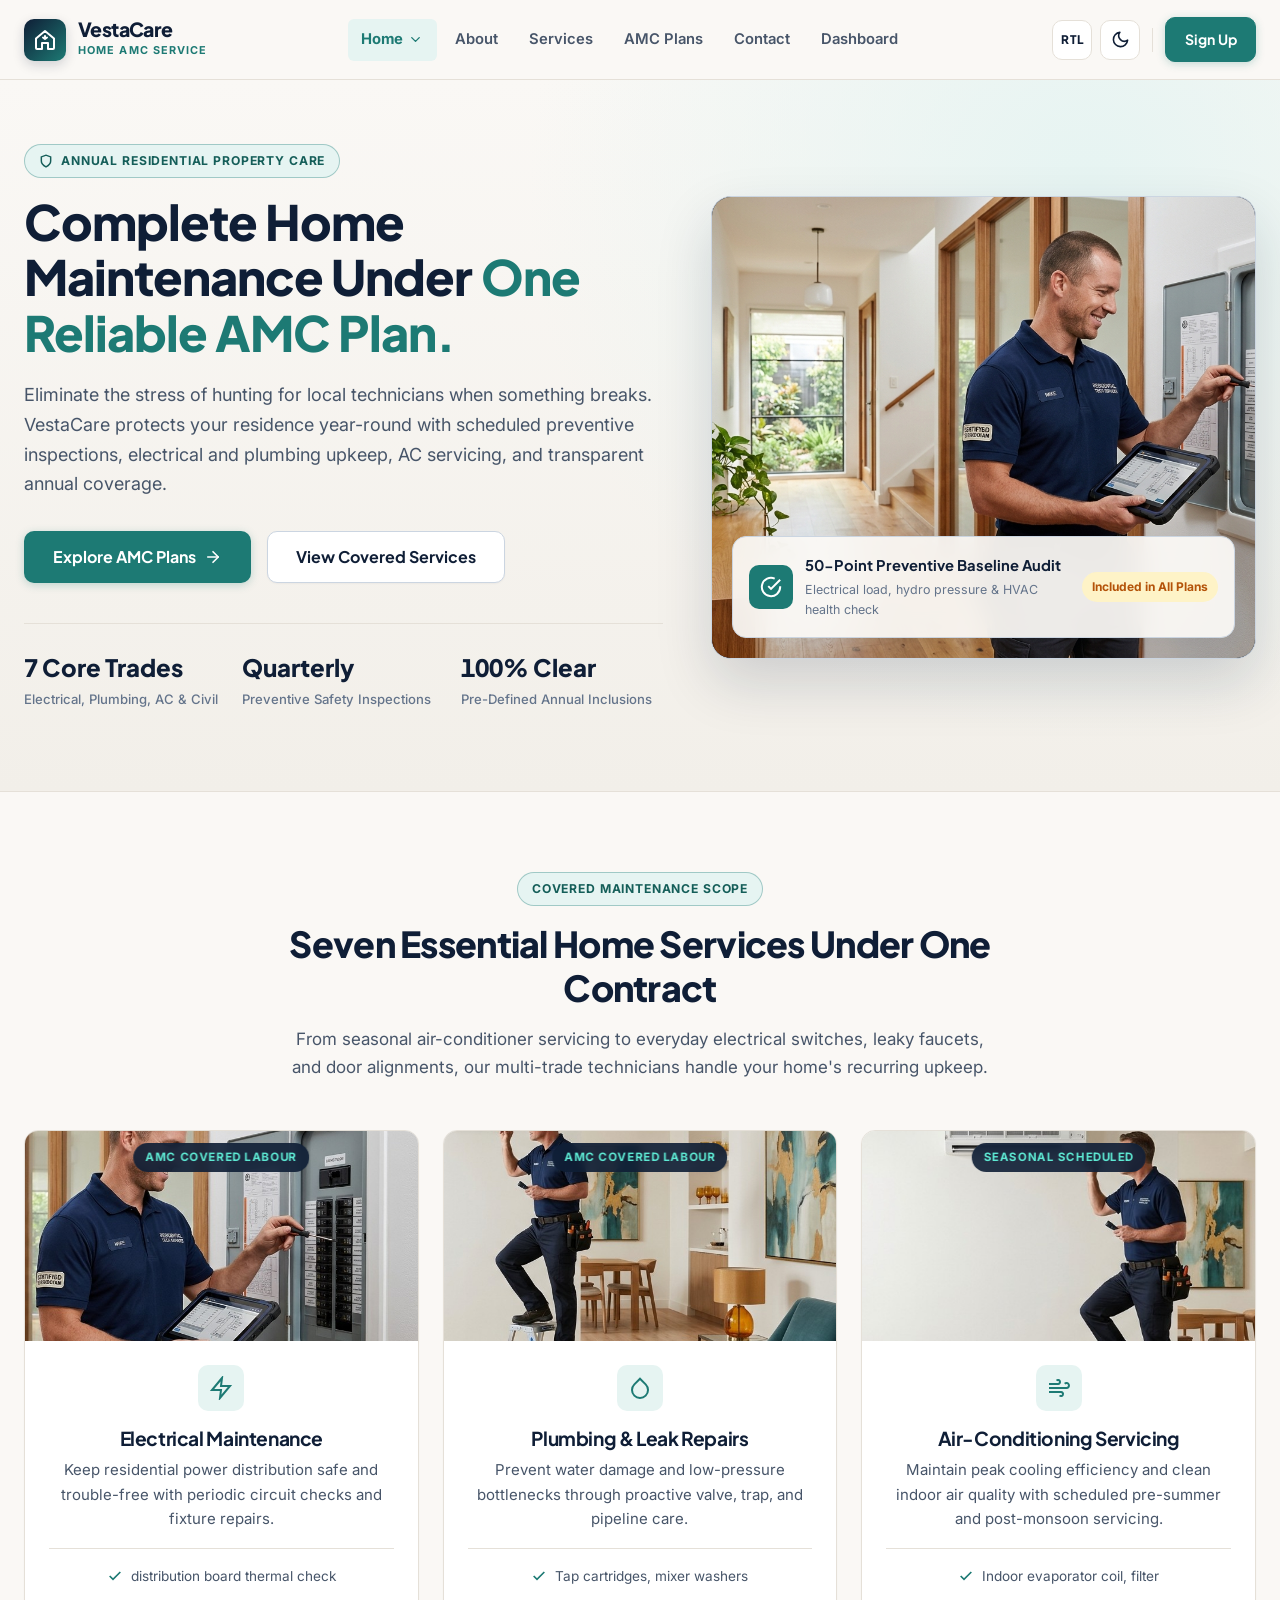
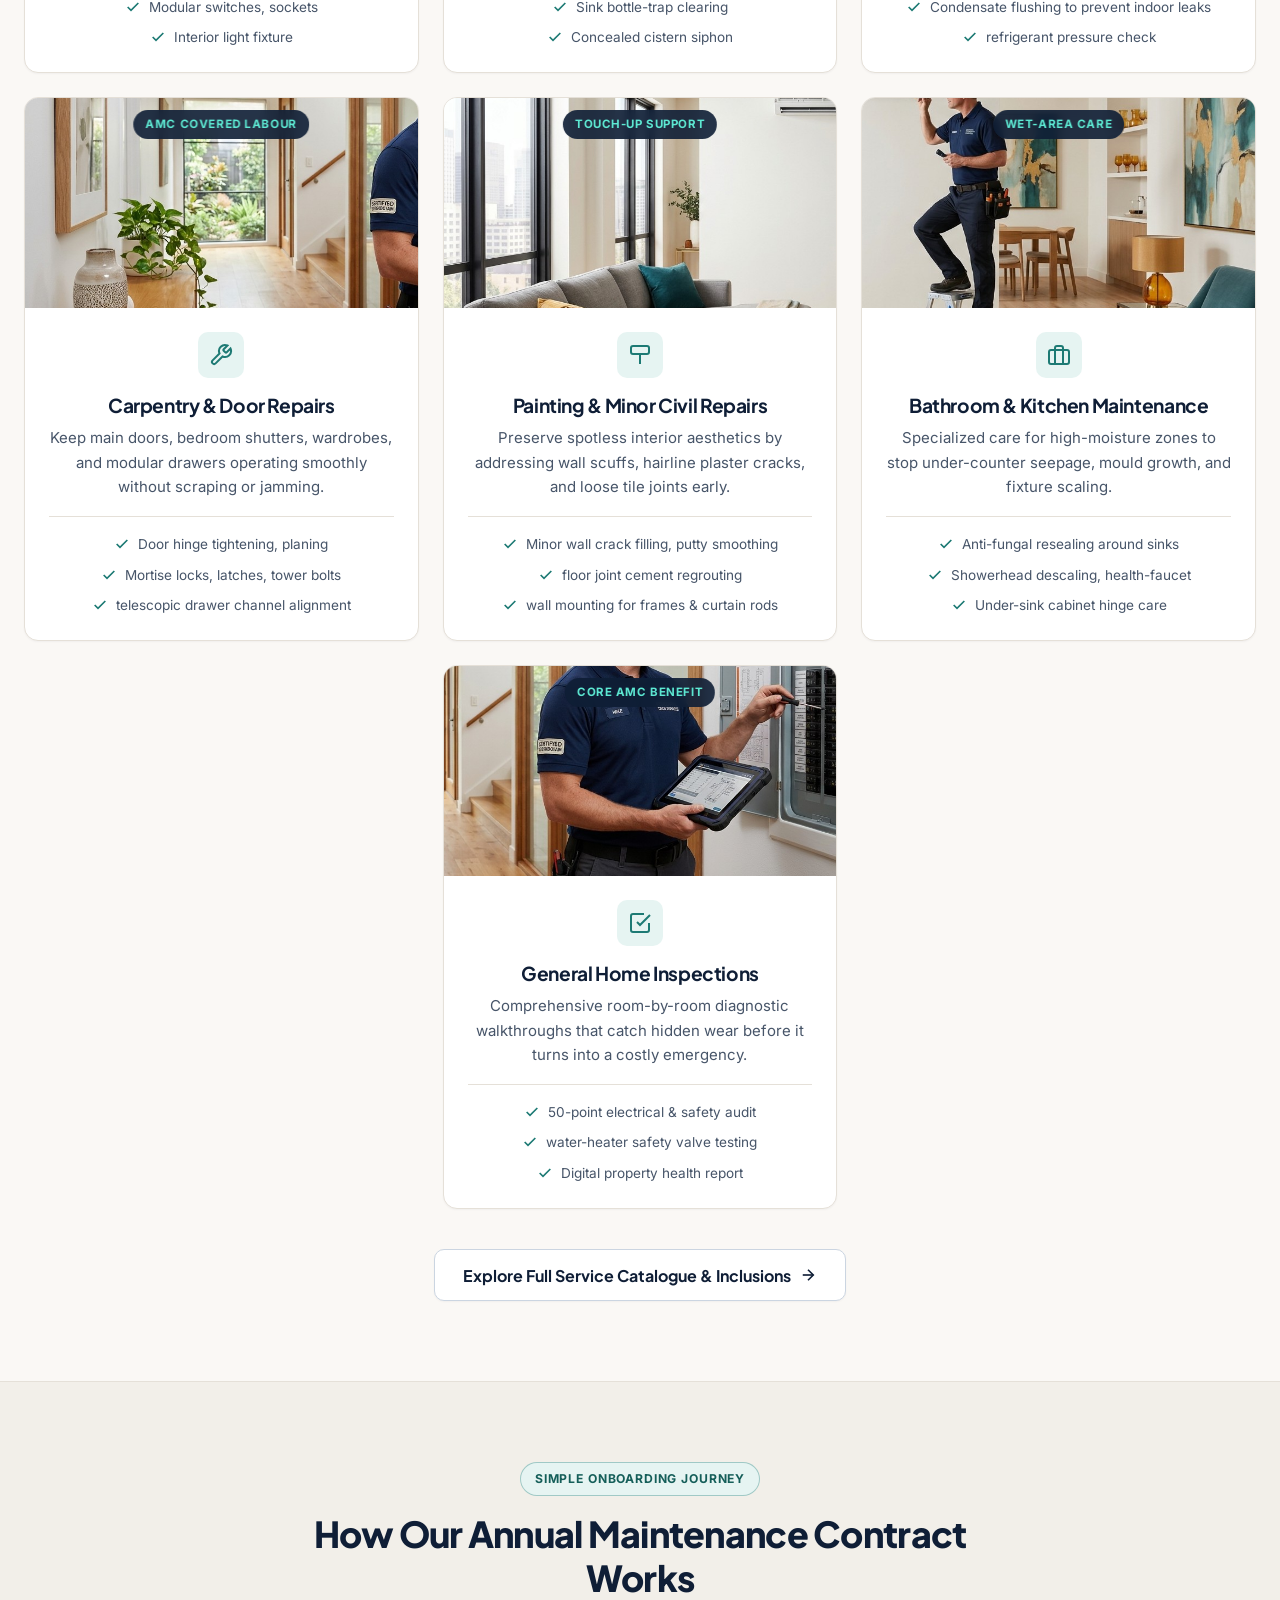
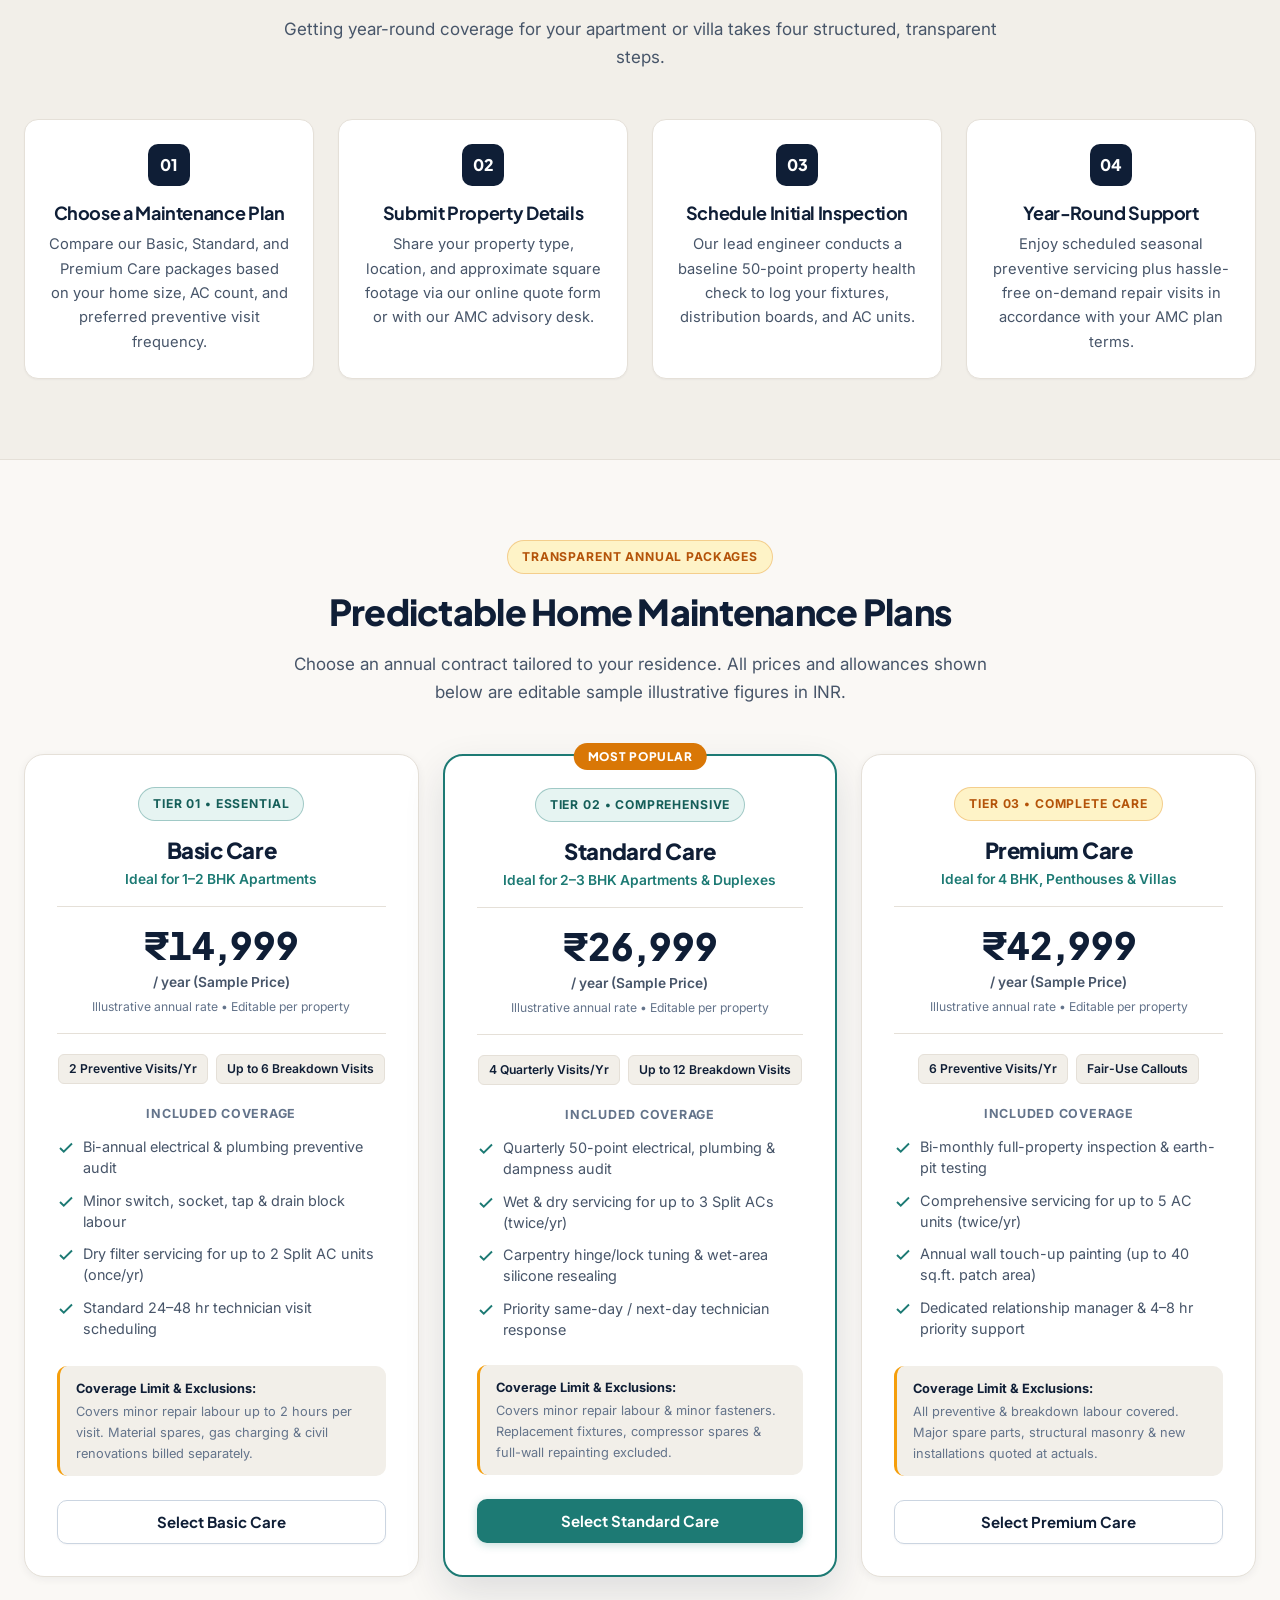
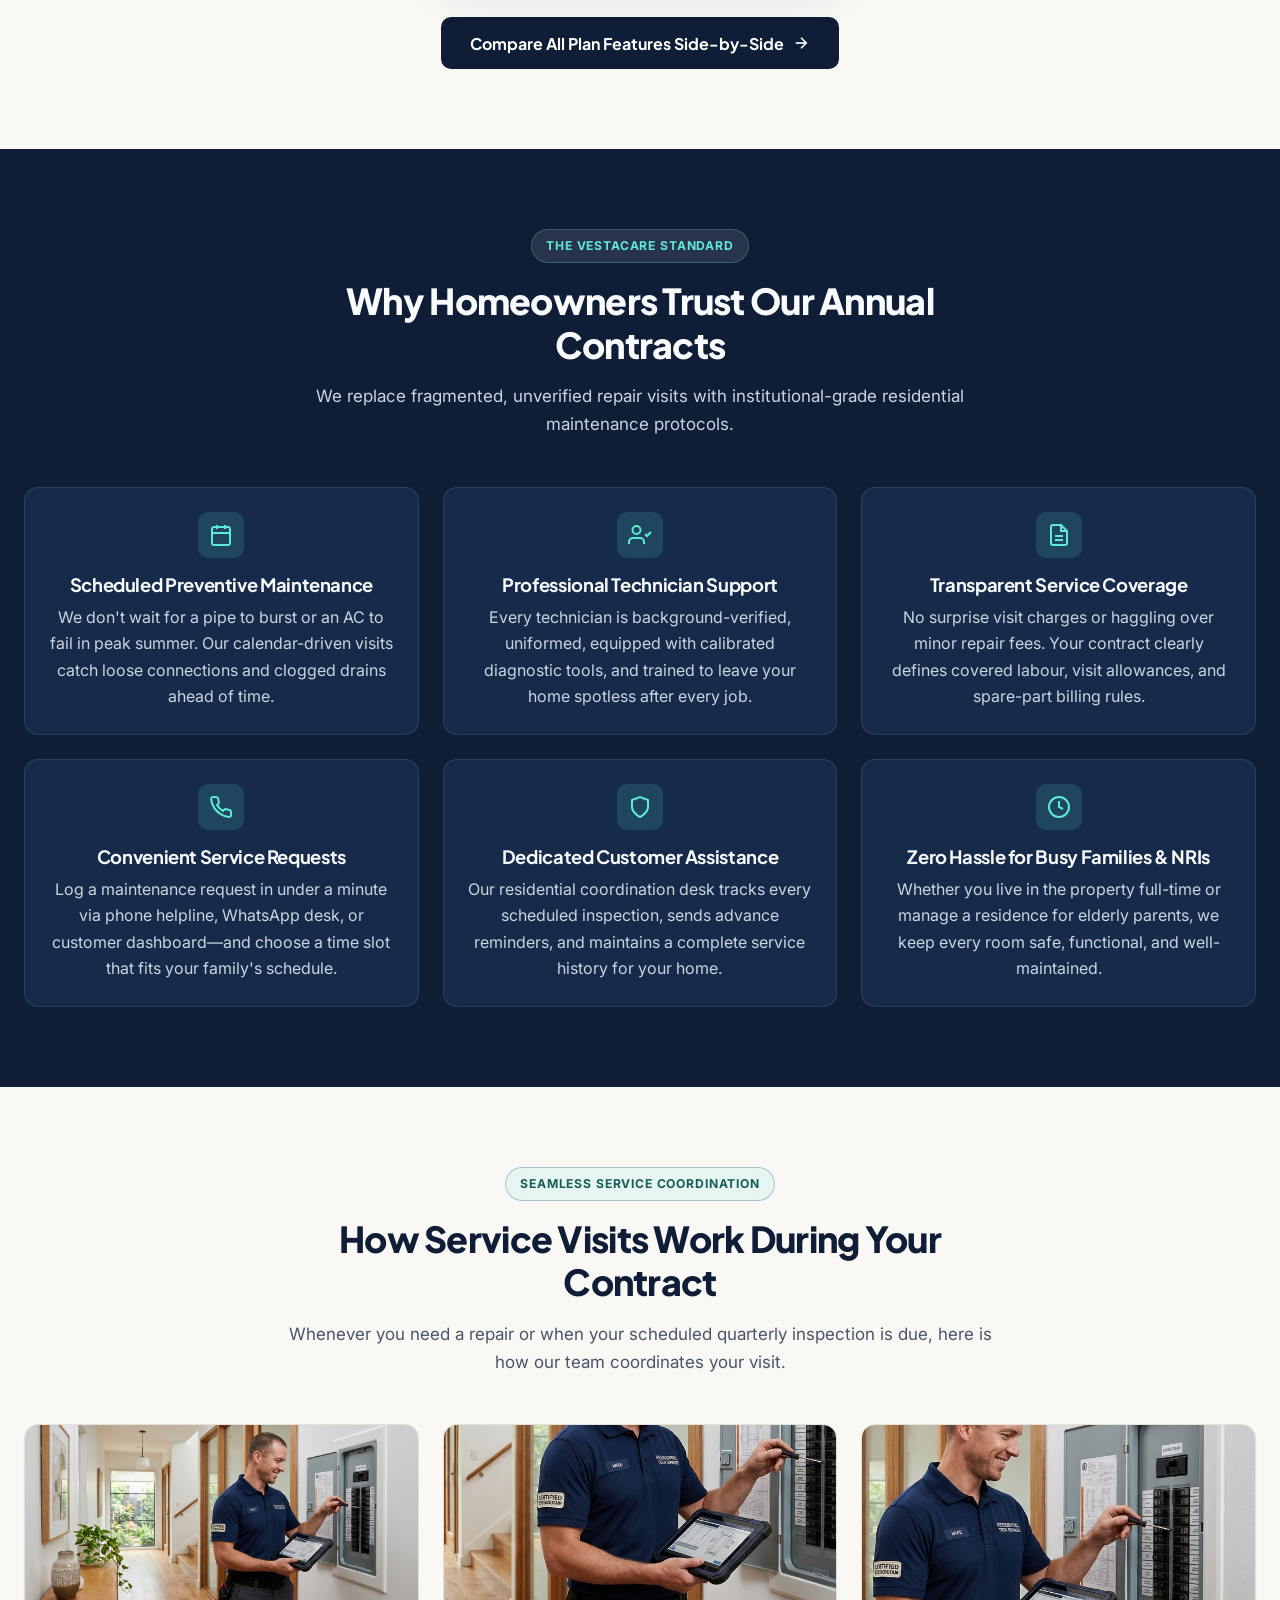
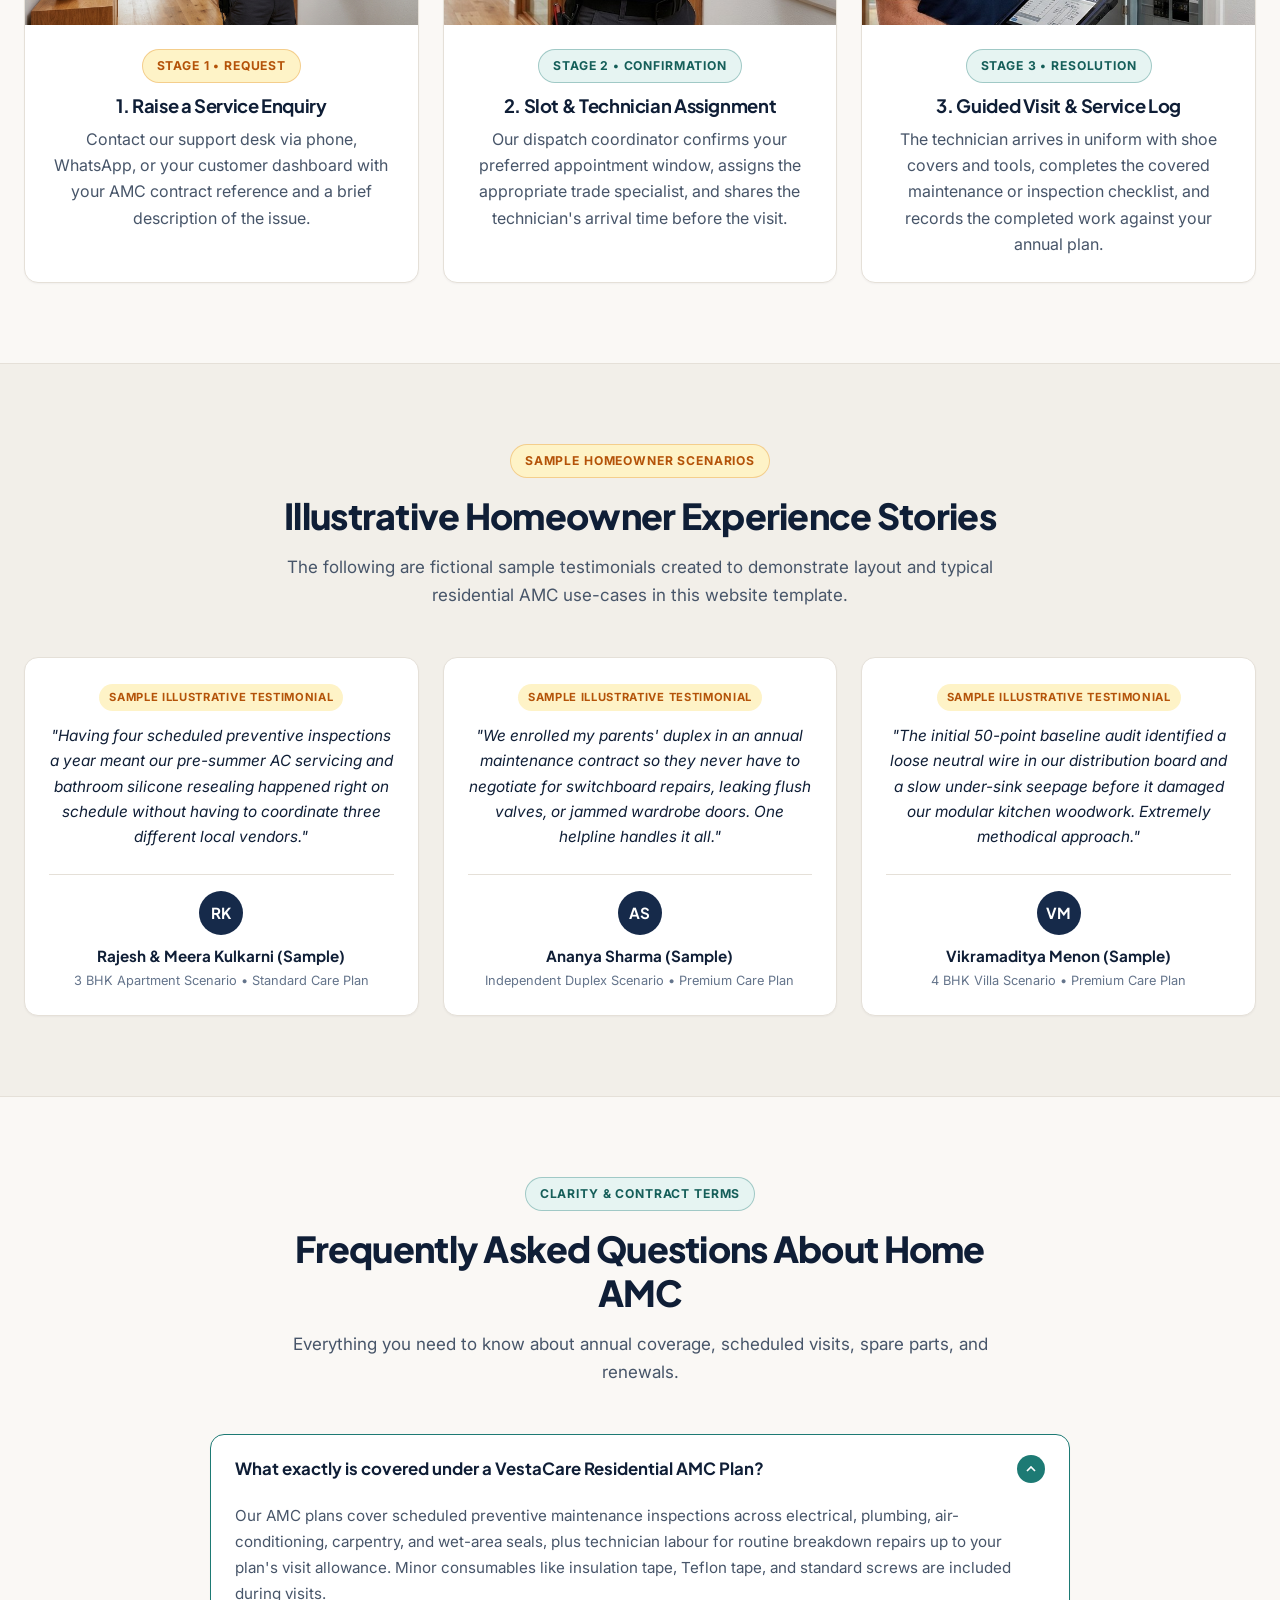
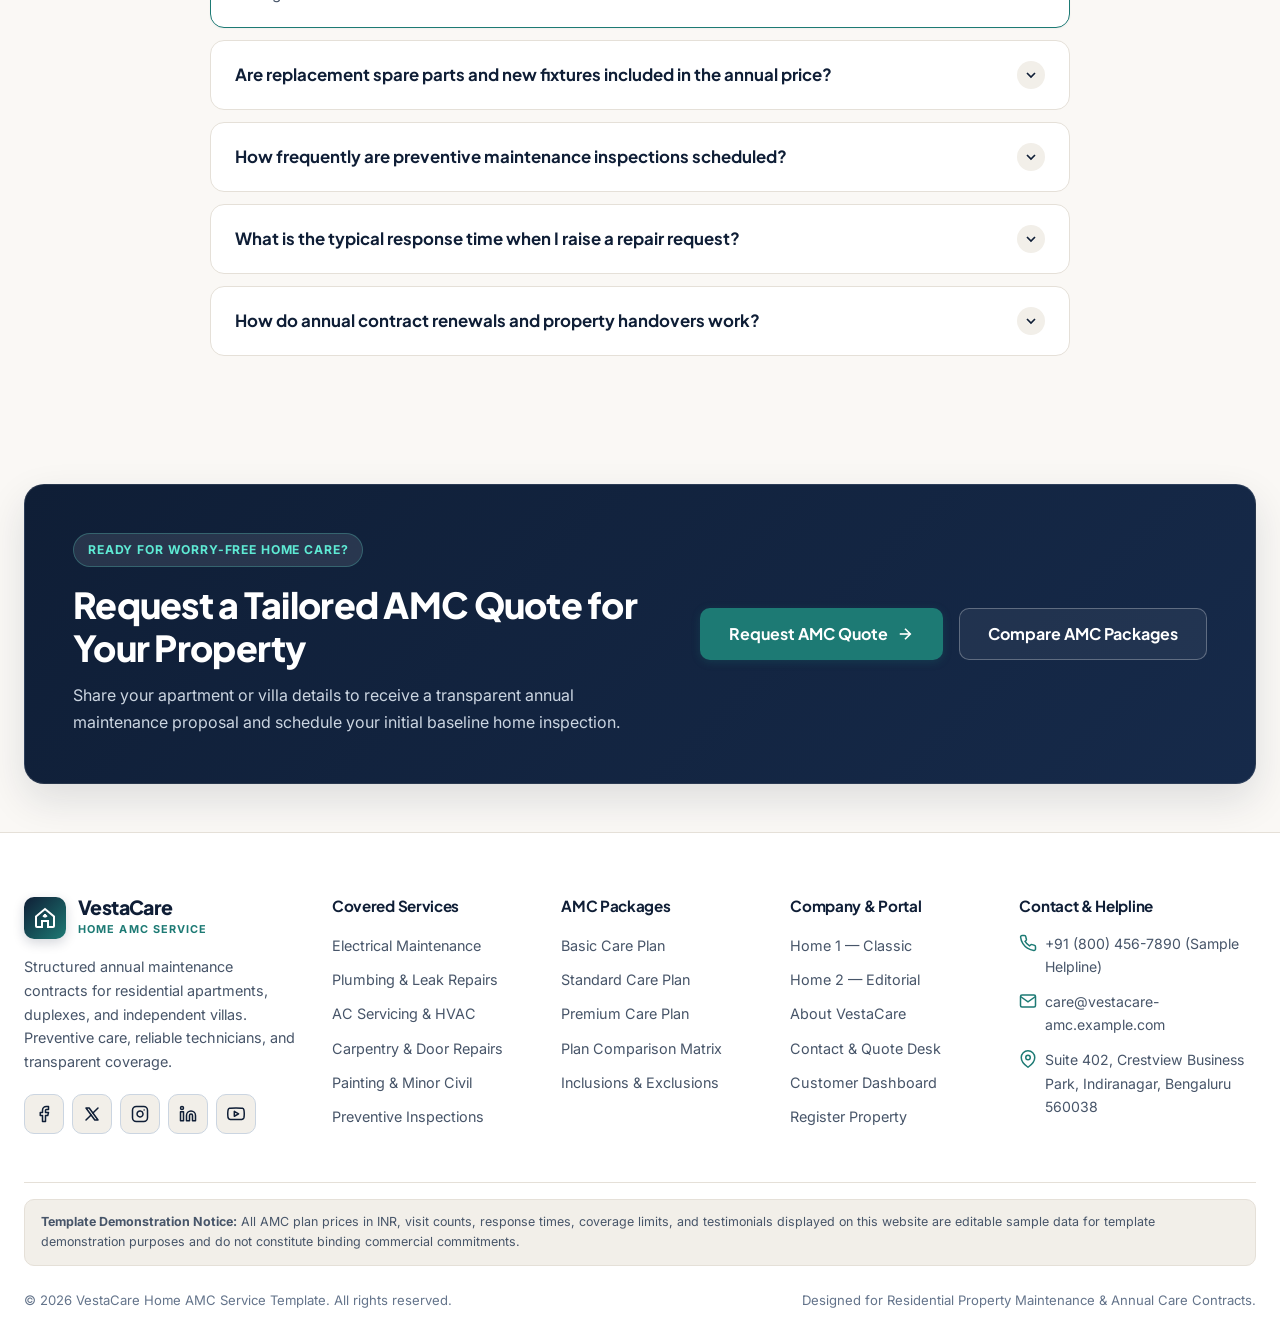
==== commit ef03abef: "Your commit message" ====
--- a/index.html
+++ b/index.html
@@ -918,31 +918,46 @@
         </div>
 
         <div class="features-grid-3">
-          <div class="feature-box">
-            <span class="eyebrow eyebrow-amber" style="margin-bottom: var(--space-3);">Stage 1 • Request</span>
-            <h3>1. Raise a Service Enquiry</h3>
-            <p>
-              Contact our support desk via phone, WhatsApp, or your customer dashboard with your AMC contract reference
-              and a brief description of the issue.
-            </p>
-          </div>
-
-          <div class="feature-box">
-            <span class="eyebrow" style="margin-bottom: var(--space-3);">Stage 2 • Confirmation</span>
-            <h3>2. Slot &amp; Technician Assignment</h3>
-            <p>
-              Our dispatch coordinator confirms your preferred appointment window, assigns the appropriate trade
-              specialist, and shares the technician's arrival time before the visit.
-            </p>
-          </div>
-
-          <div class="feature-box">
-            <span class="eyebrow" style="margin-bottom: var(--space-3);">Stage 3 • Resolution</span>
-            <h3>3. Guided Visit &amp; Service Log</h3>
-            <p>
-              The technician arrives in uniform with shoe covers and tools, completes the covered maintenance or
-              inspection checklist, and records the completed work against your annual plan.
-            </p>
+          <div class="feature-box visit-stage-card">
+            <div class="visit-stage-media">
+              <img src="https://images.pexels.com/photos/6611930/pexels-photo-6611930.jpeg?auto=compress&cs=tinysrgb&w=900" onerror="this.onerror=null;this.src='assets/images/hero-home1.jpg'" alt="Homeowner raising a residential AMC service request on smartphone" loading="lazy" />
+            </div>
+            <div class="visit-stage-body">
+              <span class="eyebrow eyebrow-amber" style="margin-bottom: var(--space-3);">Stage 1 • Request</span>
+              <h3>1. Raise a Service Enquiry</h3>
+              <p>
+                Contact our support desk via phone, WhatsApp, or your customer dashboard with your AMC contract reference
+                and a brief description of the issue.
+              </p>
+            </div>
+          </div>
+
+          <div class="feature-box visit-stage-card">
+            <div class="visit-stage-media">
+              <img src="https://images.pexels.com/photos/8488058/pexels-photo-8488058.jpeg?auto=compress&cs=tinysrgb&w=900" onerror="this.onerror=null;this.src='assets/images/service-inspection.jpg'" alt="Technician equipment and dispatch preparation for scheduled home visit" loading="lazy" />
+            </div>
+            <div class="visit-stage-body">
+              <span class="eyebrow" style="margin-bottom: var(--space-3);">Stage 2 • Confirmation</span>
+              <h3>2. Slot &amp; Technician Assignment</h3>
+              <p>
+                Our dispatch coordinator confirms your preferred appointment window, assigns the appropriate trade
+                specialist, and shares the technician's arrival time before the visit.
+              </p>
+            </div>
+          </div>
+
+          <div class="feature-box visit-stage-card">
+            <div class="visit-stage-media">
+              <img src="https://images.pexels.com/photos/38524262/pexels-photo-38524262/free-photo-of-handyman-installing-outdoor-lighting-fixture-under-roof.jpeg?auto=compress&cs=tinysrgb&w=900" onerror="this.onerror=null;this.src='assets/images/service-electrical.jpg'" alt="Technician performing guided residential maintenance and logging inspection" loading="lazy" />
+            </div>
+            <div class="visit-stage-body">
+              <span class="eyebrow" style="margin-bottom: var(--space-3);">Stage 3 • Resolution</span>
+              <h3>3. Guided Visit &amp; Service Log</h3>
+              <p>
+                The technician arrives in uniform with shoe covers and tools, completes the covered maintenance or
+                inspection checklist, and records the completed work against your annual plan.
+              </p>
+            </div>
           </div>
         </div>
       </div>
--- a/assets/css/styles.css
+++ b/assets/css/styles.css
@@ -2833,3 +2833,461 @@
     grid-template-columns: 1fr;
   }
 }
+
+/* ==========================================================================
+   TARGETED LAYOUT, ALIGNMENT & RESPONSIVENESS ENHANCEMENTS
+   ========================================================================== */
+
+/* 1. Home 1 — "Seven Essential Home Services" Center Aligned Contents */
+#covered-services .service-card-body {
+  align-items: center;
+  text-align: center;
+}
+
+#covered-services .service-task-list {
+  align-items: center;
+  width: 100%;
+}
+
+#covered-services .service-task-list li {
+  justify-content: center;
+  text-align: center;
+  width: 100%;
+}
+
+/* 2. Home 1 — "How Service Visits Work" Cards With Images */
+.visit-stage-card {
+  padding: 0;
+  overflow: hidden;
+  display: flex;
+  flex-direction: column;
+}
+
+.visit-stage-media {
+  width: 100%;
+  height: 200px;
+  overflow: hidden;
+  background-color: var(--navy-800);
+}
+
+.visit-stage-media img {
+  width: 100%;
+  height: 100%;
+  object-fit: cover;
+  transition: transform 400ms ease;
+}
+
+.visit-stage-card:hover .visit-stage-media img {
+  transform: scale(1.04);
+}
+
+.visit-stage-body {
+  padding: var(--space-6);
+  display: flex;
+  flex-direction: column;
+  align-items: center;
+  text-align: center;
+  flex-grow: 1;
+}
+
+/* 3. Home 2 — Transparent Scope & Quick Overview Table Center Alignment */
+.centered-scope-list {
+  align-items: center;
+}
+
+.centered-scope-list li {
+  flex-direction: column;
+  align-items: center;
+  justify-content: center;
+  text-align: center;
+  gap: 6px;
+}
+
+.comparison-table.table-centered th,
+.comparison-table.table-centered td {
+  text-align: center !important;
+  vertical-align: middle;
+}
+
+/* 4. About Page — Team Portraits Uncropped & Unobstructed Badges + Clean Alignment */
+.team-card-media {
+  position: relative;
+  height: 275px;
+  overflow: hidden;
+  background-color: var(--navy-800);
+}
+
+.team-card-media img {
+  width: 100%;
+  height: 100%;
+  object-fit: cover;
+  object-position: center 15%;
+  transition: transform 400ms ease;
+}
+
+.service-card:hover .team-card-media img {
+  transform: scale(1.03);
+}
+
+.team-role-badge {
+  position: absolute;
+  bottom: var(--space-3);
+  left: var(--space-3);
+  top: auto;
+  transform: none;
+  padding: 5px 12px;
+  border-radius: var(--radius-full);
+  font-size: 0.72rem;
+  font-weight: 700;
+  text-transform: uppercase;
+  letter-spacing: 0.05em;
+  background-color: rgba(15, 30, 54, 0.9);
+  color: #5EEAD4;
+  backdrop-filter: blur(4px);
+}
+
+[dir="rtl"] .team-role-badge {
+  left: auto;
+  right: var(--space-3);
+}
+
+.team-card-body {
+  padding: var(--space-6);
+  display: flex;
+  flex-direction: column;
+  align-items: center;
+  text-align: center;
+  flex-grow: 1;
+  gap: var(--space-2);
+}
+
+.team-card-body h3 {
+  font-size: 1.15rem;
+  margin: 0;
+  text-align: center;
+}
+
+.team-card-body .team-role-sub {
+  font-size: 0.78rem;
+  font-weight: 700;
+  text-transform: uppercase;
+  letter-spacing: 0.05em;
+  color: var(--accent-primary);
+  display: block;
+}
+
+.team-card-body p {
+  font-size: 0.88rem;
+  line-height: 1.6;
+  margin: 0;
+  text-align: center;
+}
+
+/* 5. Dashboard Page — Top Right Profile, RTL & Theme Controls + Welcome Banner */
+.dashboard-header-right {
+  display: flex;
+  align-items: center;
+  gap: var(--space-2);
+  flex-shrink: 0;
+}
+
+.dashboard-profile-pill {
+  display: inline-flex;
+  align-items: center;
+  gap: var(--space-2);
+  padding: 4px 12px 4px 5px;
+  border-radius: var(--radius-full);
+  border: 1px solid var(--border-subtle);
+  background-color: var(--bg-surface);
+  color: var(--text-primary);
+  transition: border-color var(--transition-fast);
+}
+
+[dir="rtl"] .dashboard-profile-pill {
+  padding: 4px 5px 4px 12px;
+}
+
+.dashboard-profile-avatar {
+  width: 30px;
+  height: 30px;
+  border-radius: var(--radius-full);
+  background-color: var(--accent-primary);
+  color: #FFFFFF;
+  display: inline-flex;
+  align-items: center;
+  justify-content: center;
+  font-family: var(--font-heading);
+  font-size: 0.76rem;
+  font-weight: 800;
+  flex-shrink: 0;
+}
+
+.dashboard-profile-name {
+  font-family: var(--font-heading);
+  font-size: 0.84rem;
+  font-weight: 700;
+  color: var(--text-primary);
+  white-space: nowrap;
+}
+
+.dashboard-welcome-banner {
+  background: linear-gradient(135deg, var(--navy-900) 0%, var(--navy-800) 100%);
+  color: #FFFFFF;
+  border-radius: var(--radius-xl);
+  padding: var(--space-6) var(--space-8);
+  margin-bottom: var(--space-8);
+  display: flex;
+  align-items: center;
+  justify-content: space-between;
+  flex-wrap: wrap;
+  gap: var(--space-4);
+  box-shadow: var(--shadow-md);
+}
+
+.dashboard-welcome-banner h1 {
+  color: #FFFFFF;
+  font-size: clamp(1.45rem, 2.5vw, 1.95rem);
+  margin-bottom: var(--space-1);
+}
+
+.dashboard-welcome-banner p {
+  color: #CBD5E1;
+  font-size: 0.94rem;
+}
+
+@media (max-width: 600px) {
+  .dashboard-profile-name {
+    display: none;
+  }
+  .dashboard-profile-pill {
+    padding: 4px;
+  }
+  .dashboard-welcome-banner {
+    padding: var(--space-5);
+    text-align: center;
+    justify-content: center;
+  }
+}
+
+/* 6. Login & Sign Up Pages — Top Right Corner RTL & Theme Controls + Remember/Forgot Row */
+.auth-top-controls {
+  position: fixed;
+  top: var(--space-5);
+  right: var(--space-5);
+  display: flex;
+  align-items: center;
+  gap: var(--space-2);
+  z-index: 100;
+}
+
+[dir="rtl"] .auth-top-controls {
+  right: auto;
+  left: var(--space-5);
+}
+
+.auth-standalone-page {
+  padding-top: var(--space-16);
+}
+
+.auth-remember-row {
+  display: flex;
+  align-items: center;
+  justify-content: space-between;
+  flex-wrap: wrap;
+  gap: var(--space-2);
+  margin-bottom: var(--space-5);
+}
+
+.auth-forgot-link {
+  font-size: 0.85rem;
+  font-weight: 700;
+  color: var(--accent-primary);
+  line-height: 1.4;
+}
+
+.auth-forgot-link:hover {
+  text-decoration: underline;
+}
+
+/* 7. Responsiveness — Home 1 Hero Badge Below Image on Mobile */
+@media (max-width: 768px) {
+  .hero-image-frame {
+    aspect-ratio: auto;
+    overflow: visible;
+    background: transparent;
+    border: none;
+    box-shadow: none;
+  }
+  .hero-image-frame > img {
+    border-radius: var(--radius-xl);
+    aspect-ratio: 4 / 3;
+    box-shadow: var(--shadow-lg);
+    border: 1px solid var(--border-strong);
+  }
+  .hero-floating-card {
+    position: static;
+    margin-top: var(--space-4);
+    background-color: var(--bg-surface);
+    flex-direction: column;
+    align-items: center;
+    text-align: center;
+    gap: var(--space-3);
+  }
+  .floating-status-left {
+    flex-direction: column;
+    text-align: center;
+  }
+}
+
+/* 8. Responsiveness — Prevent Button Cropping on Mobile */
+@media (max-width: 640px) {
+  .btn {
+    white-space: normal;
+    line-height: 1.35;
+    max-width: 100%;
+  }
+  .btn-lg {
+    padding: 0.85rem 1.25rem;
+    font-size: 0.9375rem;
+    width: 100%;
+  }
+}
+
+/* 9. Responsiveness — Home 2 Hero & Estimator Grid on Mobile */
+.estimator-cta-grid {
+  display: grid;
+  grid-template-columns: 1fr 1fr;
+  gap: var(--space-3);
+  margin-top: var(--space-4);
+}
+
+@media (max-width: 640px) {
+  .hero-home2 {
+    padding: var(--space-10) 0 var(--space-12);
+  }
+  .hero-home2 .hero-title {
+    font-size: 1.9rem;
+  }
+  .estimator-widget {
+    padding: var(--space-5);
+  }
+  .estimator-cta-grid {
+    grid-template-columns: 1fr;
+  }
+  .estimator-result-box {
+    flex-direction: column;
+    align-items: center;
+    text-align: center;
+  }
+  .estimator-result-box > div {
+    text-align: center !important;
+  }
+}
+
+/* 10. Responsiveness — Contact Page Clean Alignment on Mobile, Tablet & 1024px */
+.contact-layout-grid {
+  display: grid;
+  grid-template-columns: 0.88fr 1.12fr;
+  gap: var(--space-10);
+  align-items: start;
+}
+
+.contact-info-column {
+  display: grid;
+  grid-template-columns: 1fr;
+  gap: var(--space-6);
+}
+
+@media (max-width: 1120px) {
+  .contact-layout-grid {
+    grid-template-columns: 1fr;
+    gap: var(--space-8);
+  }
+}
+
+@media (min-width: 641px) and (max-width: 1120px) {
+  .contact-info-column {
+    grid-template-columns: repeat(2, 1fr);
+    align-items: stretch;
+  }
+}
+
+/* 11. Responsiveness — Home 2 "Built Around Homeowner Peace of Mind" in 1024x1366px */
+.trust-support-layout {
+  display: grid;
+  grid-template-columns: 1.08fr 0.92fr;
+  gap: var(--space-10);
+  align-items: center;
+}
+
+.trust-cards-2x2 {
+  display: grid;
+  grid-template-columns: repeat(2, 1fr);
+  gap: var(--space-4);
+}
+
+@media (max-width: 1120px) {
+  .trust-support-layout {
+    grid-template-columns: 1fr;
+    gap: var(--space-8);
+  }
+  .trust-support-intro {
+    text-align: center;
+    display: flex;
+    flex-direction: column;
+    align-items: center;
+  }
+}
+
+@media (max-width: 640px) {
+  .trust-cards-2x2 {
+    grid-template-columns: 1fr;
+  }
+}
+
+/* 12. Dashboard Service Log — Smooth Horizontal Scroll & Non-Wrapping Badges */
+.dashboard-table-scroll {
+  width: 100%;
+  overflow-x: scroll;
+  overflow-y: hidden;
+  -webkit-overflow-scrolling: touch;
+  scrollbar-width: thin;
+  scrollbar-color: var(--accent-primary) var(--bg-surface-alt);
+  padding-bottom: 4px;
+}
+
+.dashboard-table-scroll::-webkit-scrollbar {
+  height: 8px;
+}
+
+.dashboard-table-scroll::-webkit-scrollbar-track {
+  background: var(--bg-surface-alt);
+  border-radius: var(--radius-full);
+}
+
+.dashboard-table-scroll::-webkit-scrollbar-thumb {
+  background: var(--accent-primary);
+  border-radius: var(--radius-full);
+}
+
+.dashboard-table-scroll .comparison-table {
+  min-width: 1040px;
+}
+
+.dashboard-table-scroll .comparison-table th,
+.dashboard-table-scroll .comparison-table td {
+  white-space: nowrap;
+}
+
+.dashboard-table-scroll .comparison-table td.scope-col {
+  white-space: normal;
+  min-width: 280px;
+}
+
+.allowance-pill {
+  white-space: nowrap;
+  display: inline-flex;
+  align-items: center;
+  justify-content: center;
+  gap: 4px;
+}
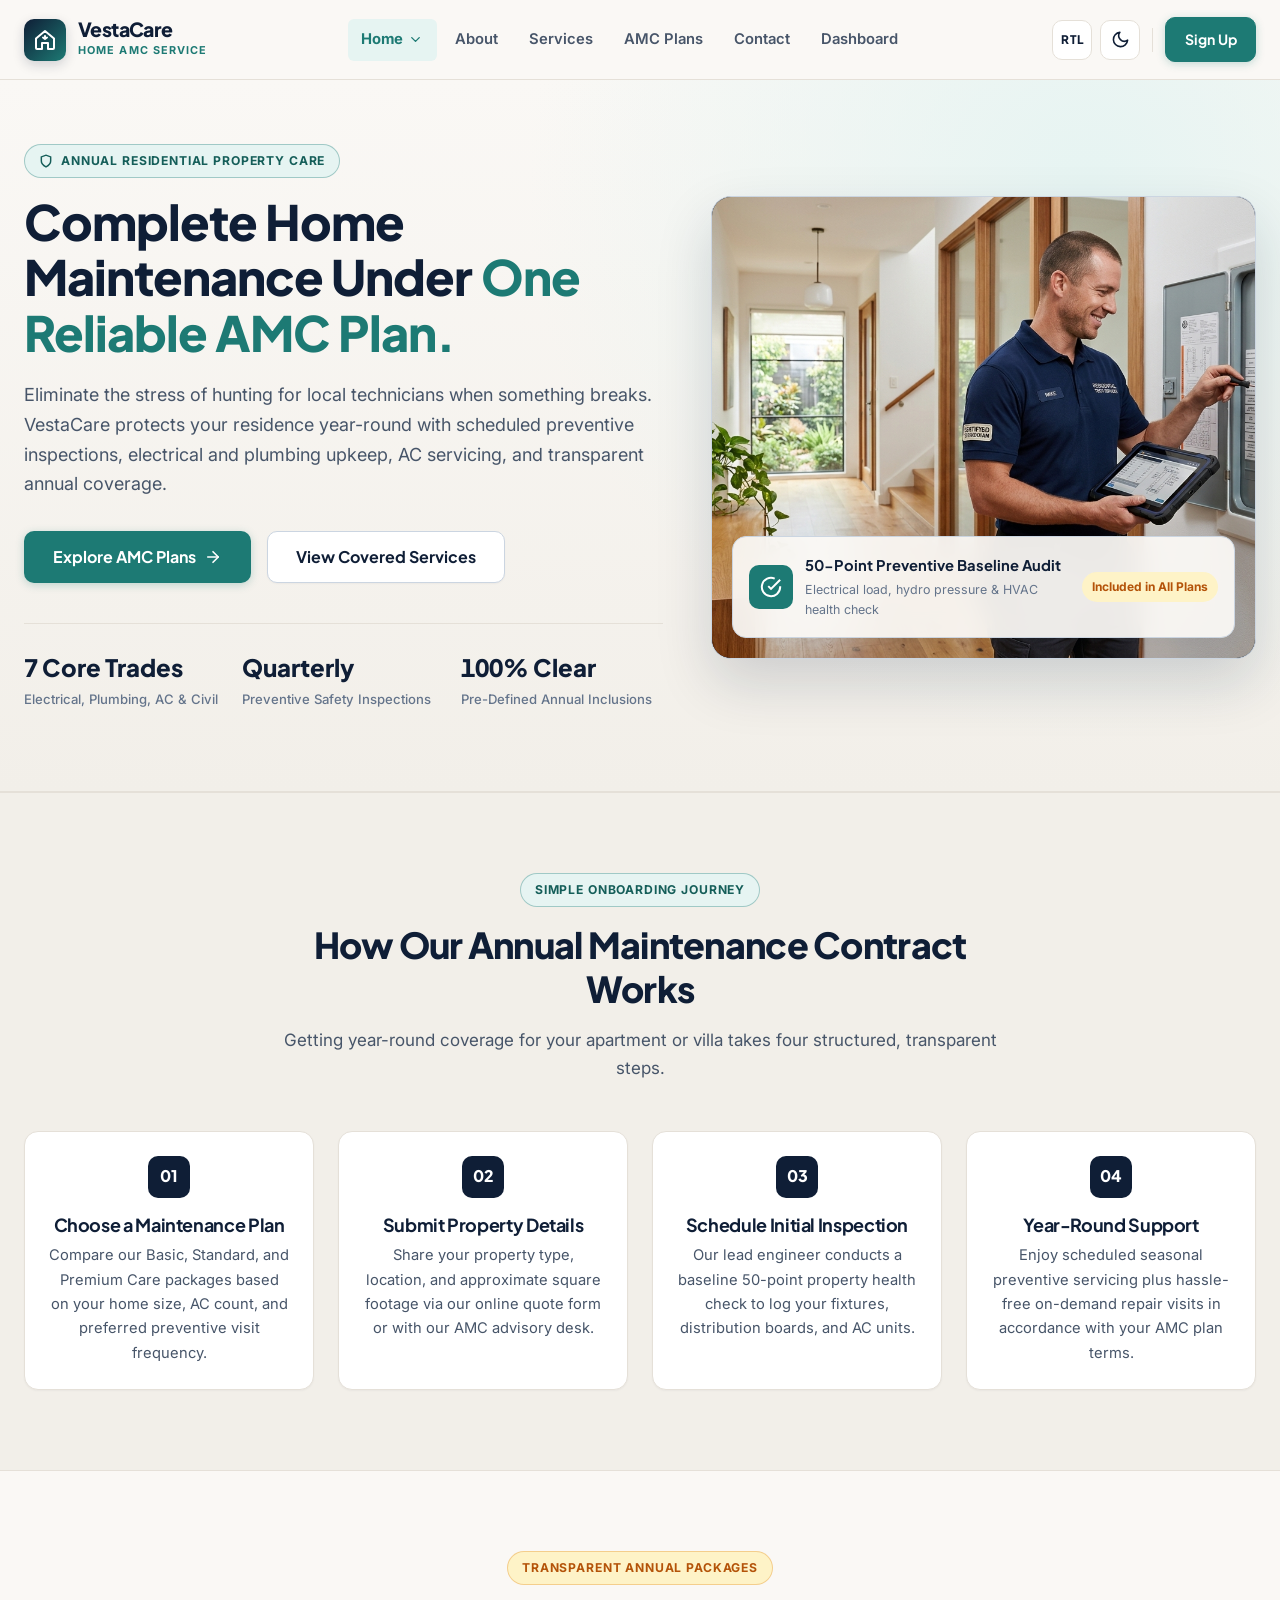
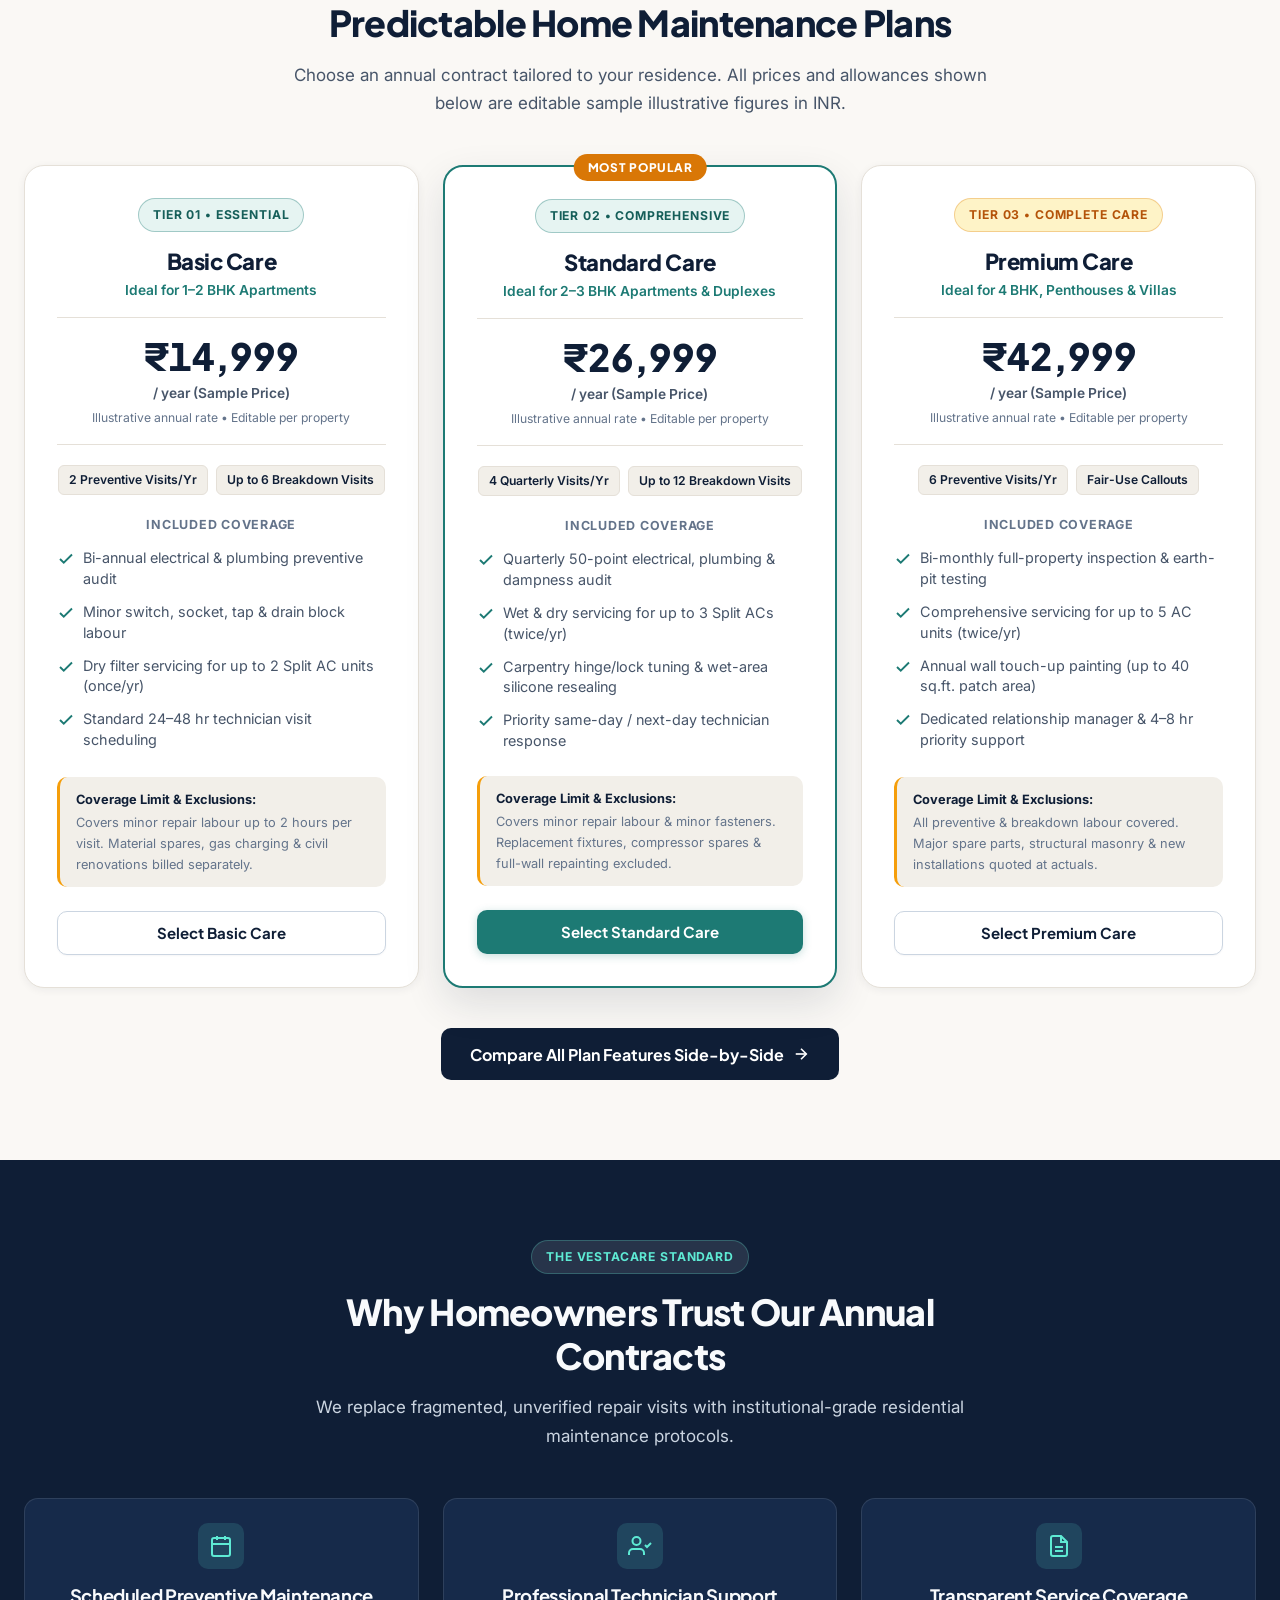
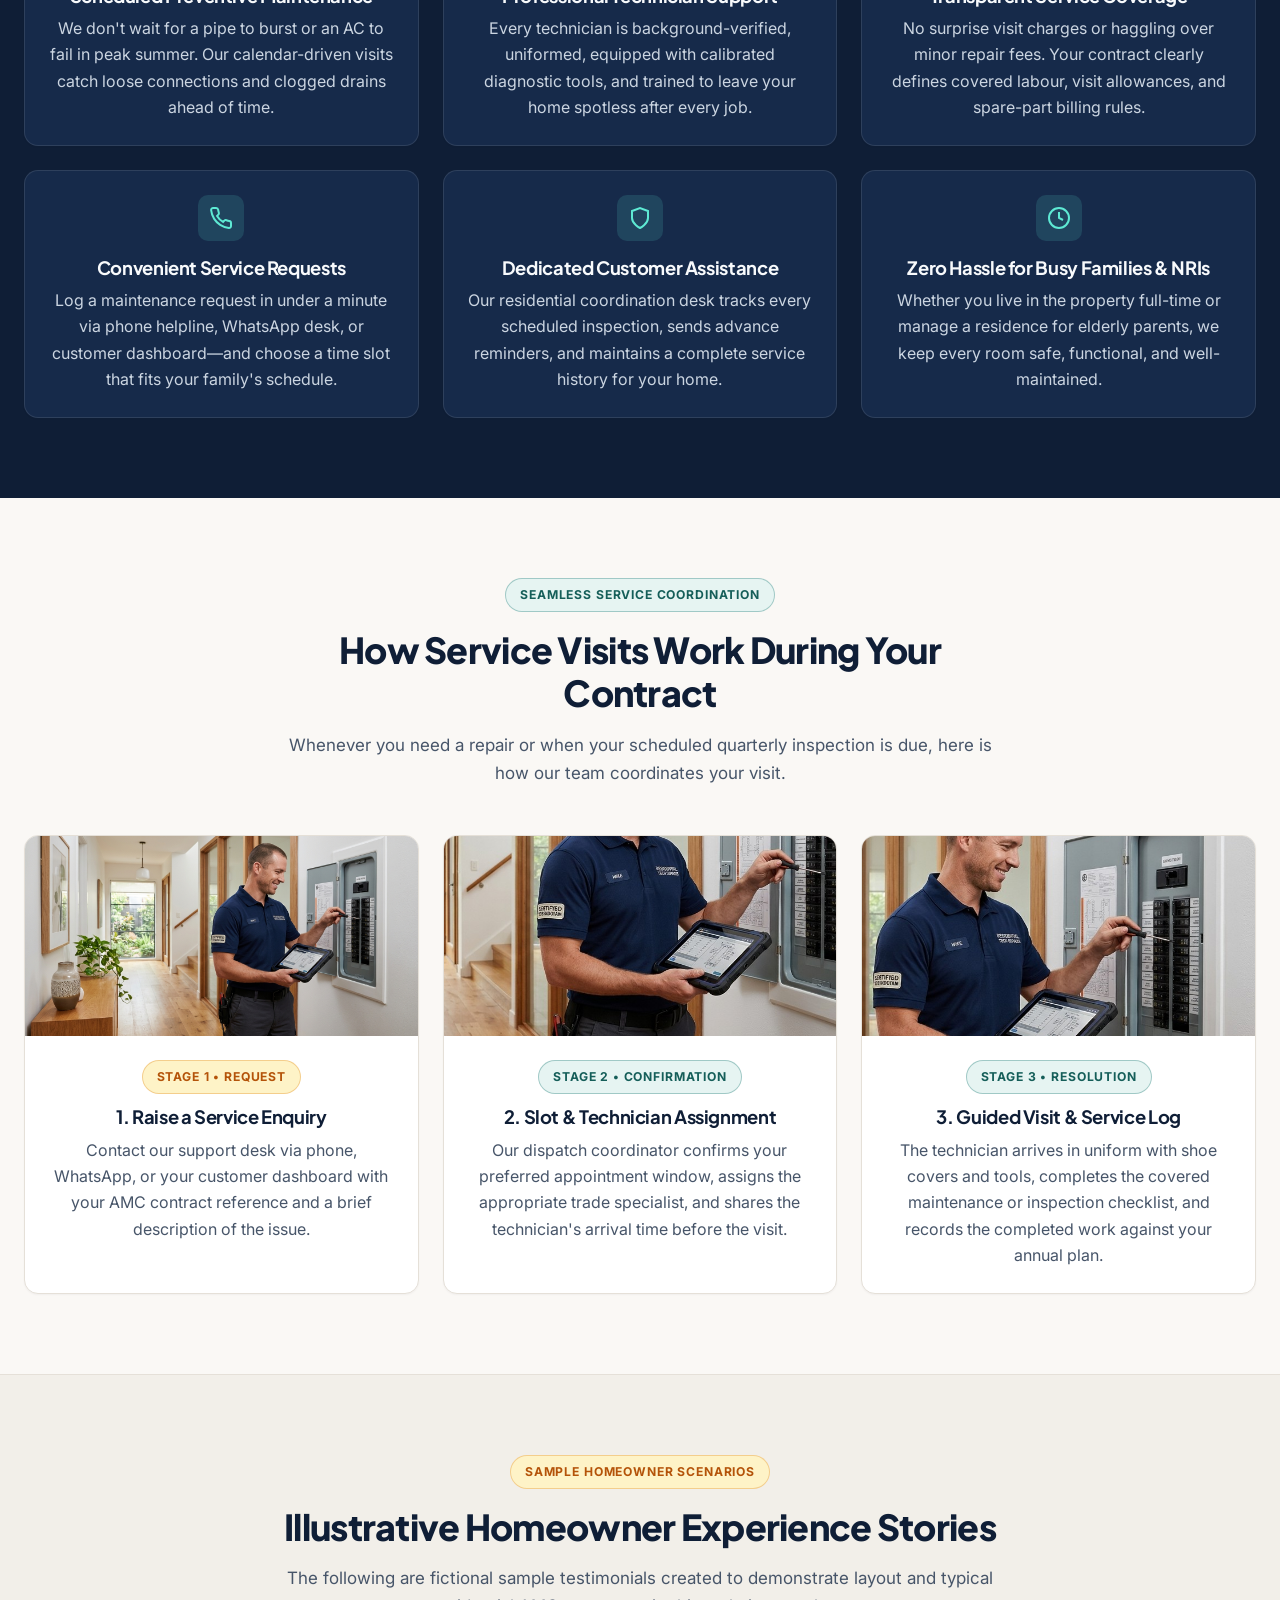
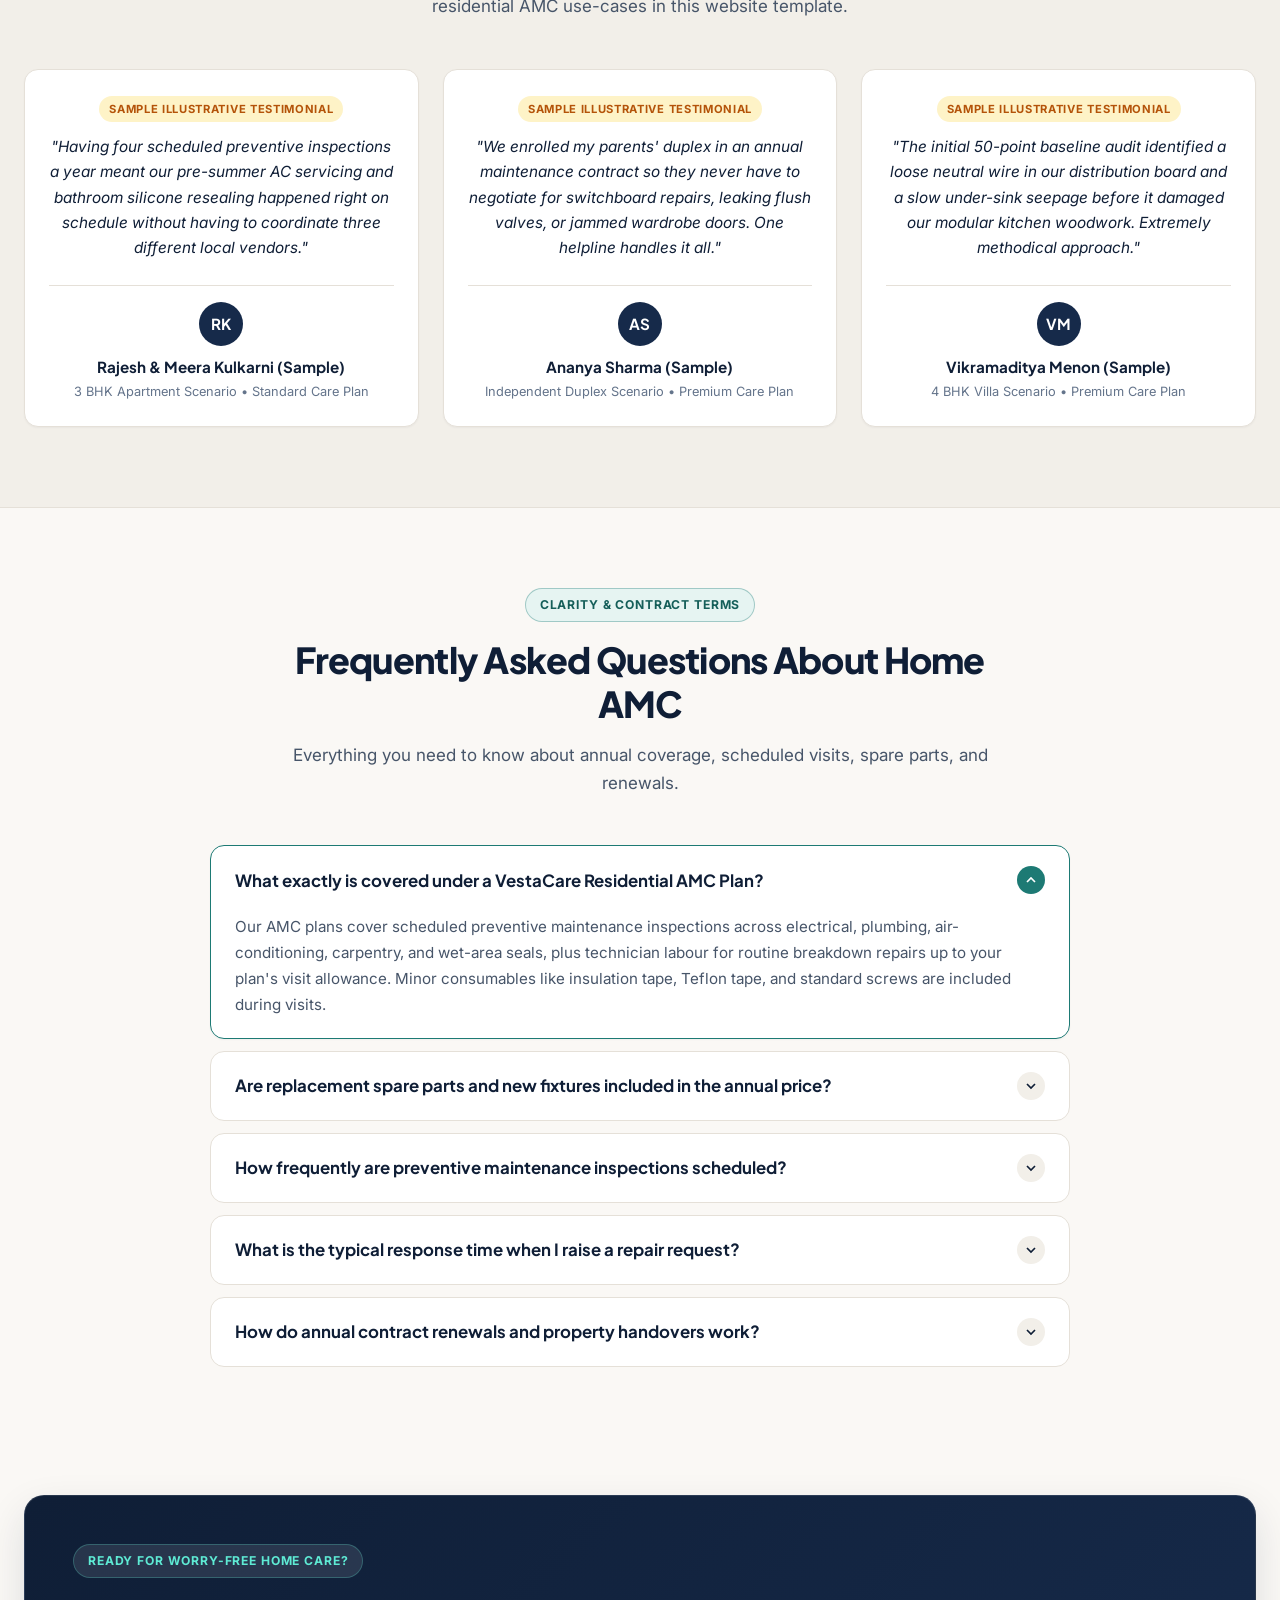
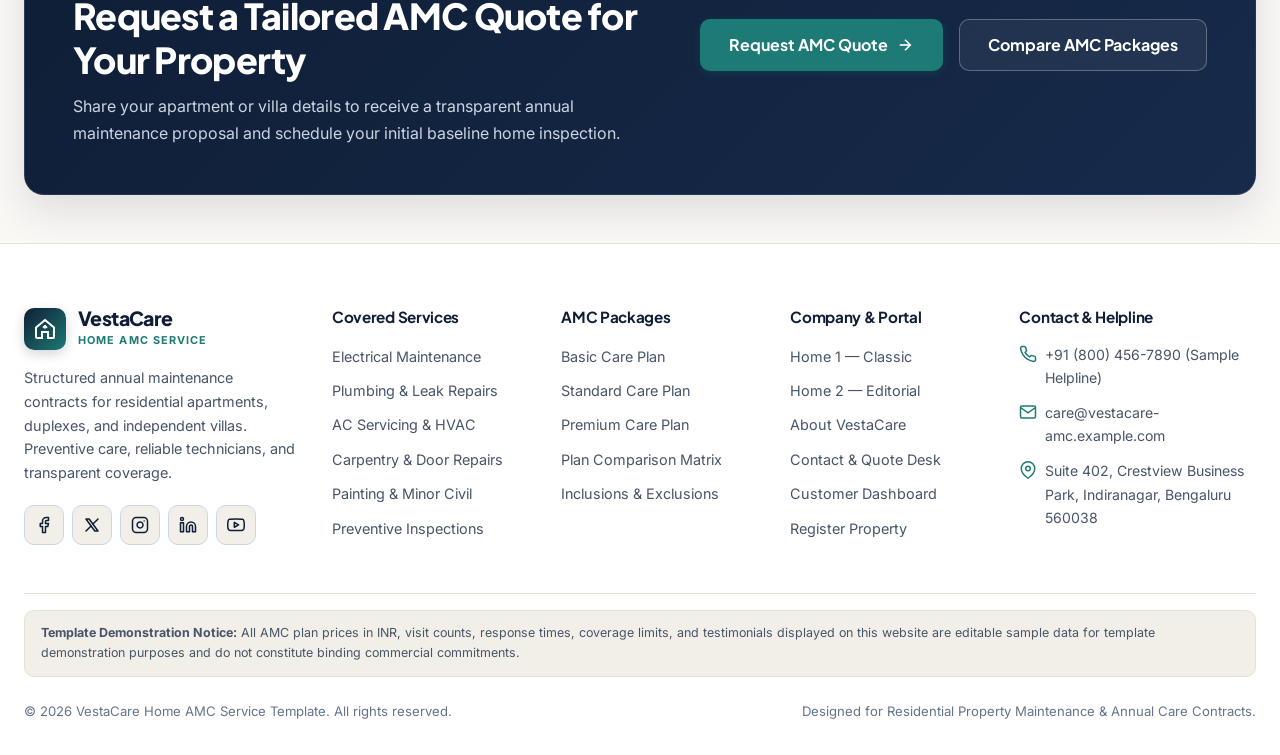
==== commit 1de57406: "Your commit message" ====
--- a/index.html
+++ b/index.html
@@ -217,7 +217,7 @@
                   <polyline points="12 5 19 12 12 19"></polyline>
                 </svg>
               </a>
-              <a href="#covered-services" class="btn btn-secondary btn-lg">
+              <a href="services.html" class="btn btn-secondary btn-lg">
                 View Covered Services
               </a>
             </div>
@@ -265,320 +265,6 @@
     </section>
 
     <!-- ======================================================================
-         2. COVERED SERVICES (7 CORE CATEGORIES — DISTINCT RELATABLE IMAGES)
-         ====================================================================== -->
-    <section id="covered-services" class="section">
-      <div class="container">
-        <div class="section-header">
-          <span class="eyebrow">Covered Maintenance Scope</span>
-          <h2>Seven Essential Home Services Under One Contract</h2>
-          <p>
-            From seasonal air-conditioner servicing to everyday electrical switches, leaky faucets, and door alignments,
-            our multi-trade technicians handle your home's recurring upkeep.
-          </p>
-        </div>
-
-        <div class="services-grid">
-          <!-- 1. Electrical Maintenance -->
-          <article class="service-card">
-            <div class="service-card-media">
-              <img src="https://images.unsplash.com/photo-1621905251189-08b45d6a269e?auto=format&fit=crop&w=900&q=80"
-                onerror="this.onerror=null;this.src='assets/images/service-electrical.jpg'"
-                alt="Certified electrician testing residential circuit breaker panel and switchboard" loading="lazy" />
-              <span class="service-coverage-tag">AMC Covered Labour</span>
-            </div>
-            <div class="service-card-body">
-              <div class="service-icon-box" aria-hidden="true">
-                <svg viewBox="0 0 24 24" fill="none" stroke="currentColor" stroke-width="2">
-                  <polygon points="13 2 3 14 12 14 11 22 21 10 12 10 13 2"></polygon>
-                </svg>
-              </div>
-              <h3>Electrical Maintenance</h3>
-              <p>Keep residential power distribution safe and trouble-free with periodic circuit checks and fixture
-                repairs.</p>
-              <ul class="service-task-list">
-                <li>
-                  <svg viewBox="0 0 24 24" fill="none" stroke="currentColor" stroke-width="2.5">
-                    <polyline points="20 6 9 17 4 12"></polyline>
-                  </svg>
-                  <span>distribution board thermal check</span>
-                </li>
-                <li>
-                  <svg viewBox="0 0 24 24" fill="none" stroke="currentColor" stroke-width="2.5">
-                    <polyline points="20 6 9 17 4 12"></polyline>
-                  </svg>
-                  <span>Modular switches, sockets</span>
-                </li>
-                <li>
-                  <svg viewBox="0 0 24 24" fill="none" stroke="currentColor" stroke-width="2.5">
-                    <polyline points="20 6 9 17 4 12"></polyline>
-                  </svg>
-                  <span>Interior light fixture</span>
-                </li>
-              </ul>
-            </div>
-          </article>
-
-          <!-- 2. Plumbing and Leak Repairs -->
-          <article class="service-card">
-            <div class="service-card-media">
-              <img src="https://images.unsplash.com/photo-1585704032915-c3400ca199e7?auto=format&fit=crop&w=900&q=80"
-                onerror="this.onerror=null;this.src='assets/images/service-plumbing.jpg'"
-                alt="Residential plumber repairing sink pipeline and faucet valve with wrench" loading="lazy" />
-              <span class="service-coverage-tag">AMC Covered Labour</span>
-            </div>
-            <div class="service-card-body">
-              <div class="service-icon-box" aria-hidden="true">
-                <svg viewBox="0 0 24 24" fill="none" stroke="currentColor" stroke-width="2">
-                  <path d="M12 2.69l5.66 5.66a8 8 0 1 1-11.31 0z"></path>
-                </svg>
-              </div>
-              <h3>Plumbing &amp; Leak Repairs</h3>
-              <p>Prevent water damage and low-pressure bottlenecks through proactive valve, trap, and pipeline care.</p>
-              <ul class="service-task-list">
-                <li>
-                  <svg viewBox="0 0 24 24" fill="none" stroke="currentColor" stroke-width="2.5">
-                    <polyline points="20 6 9 17 4 12"></polyline>
-                  </svg>
-                  <span>Tap cartridges, mixer washers</span>
-                </li>
-                <li>
-                  <svg viewBox="0 0 24 24" fill="none" stroke="currentColor" stroke-width="2.5">
-                    <polyline points="20 6 9 17 4 12"></polyline>
-                  </svg>
-                  <span>Sink bottle-trap clearing</span>
-                </li>
-                <li>
-                  <svg viewBox="0 0 24 24" fill="none" stroke="currentColor" stroke-width="2.5">
-                    <polyline points="20 6 9 17 4 12"></polyline>
-                  </svg>
-                  <span>Concealed cistern siphon</span>
-                </li>
-              </ul>
-            </div>
-          </article>
-
-          <!-- 3. Air-Conditioning Servicing -->
-          <article class="service-card">
-            <div class="service-card-media">
-              <img src="https://images.unsplash.com/photo-1621905252507-b35492cc74b4?auto=format&fit=crop&w=900&q=80"
-                onerror="this.onerror=null;this.src='assets/images/service-ac.jpg'"
-                alt="HVAC technician cleaning and servicing wall-mounted air conditioning unit" loading="lazy" />
-              <span class="service-coverage-tag">Seasonal Scheduled</span>
-            </div>
-            <div class="service-card-body">
-              <div class="service-icon-box" aria-hidden="true">
-                <svg viewBox="0 0 24 24" fill="none" stroke="currentColor" stroke-width="2">
-                  <path
-                    d="M9.59 4.59A2 2 0 1 1 11 8H2m10.59 11.41A2 2 0 1 0 14 16H2m15.73-8.27A2.5 2.5 0 1 1 19.5 12H2">
-                  </path>
-                </svg>
-              </div>
-              <h3>Air-Conditioning Servicing</h3>
-              <p>Maintain peak cooling efficiency and clean indoor air quality with scheduled pre-summer and
-                post-monsoon servicing.</p>
-              <ul class="service-task-list">
-                <li>
-                  <svg viewBox="0 0 24 24" fill="none" stroke="currentColor" stroke-width="2.5">
-                    <polyline points="20 6 9 17 4 12"></polyline>
-                  </svg>
-                  <span>Indoor evaporator coil, filter</span>
-                </li>
-                <li>
-                  <svg viewBox="0 0 24 24" fill="none" stroke="currentColor" stroke-width="2.5">
-                    <polyline points="20 6 9 17 4 12"></polyline>
-                  </svg>
-                  <span>Condensate flushing to prevent indoor leaks</span>
-                </li>
-                <li>
-                  <svg viewBox="0 0 24 24" fill="none" stroke="currentColor" stroke-width="2.5">
-                    <polyline points="20 6 9 17 4 12"></polyline>
-                  </svg>
-                  <span> refrigerant pressure check</span>
-                </li>
-              </ul>
-            </div>
-          </article>
-
-          <!-- 4. Carpentry and Door Repairs -->
-          <article class="service-card">
-            <div class="service-card-media">
-              <img src="https://images.unsplash.com/photo-1504148455328-c376907d081c?auto=format&fit=crop&w=900&q=80"
-                onerror="this.onerror=null;this.src='assets/images/service-carpentry.jpg'"
-                alt="Residential carpentry tools for wooden door hinge and cabinet repair" loading="lazy" />
-              <span class="service-coverage-tag">AMC Covered Labour</span>
-            </div>
-            <div class="service-card-body">
-              <div class="service-icon-box" aria-hidden="true">
-                <svg viewBox="0 0 24 24" fill="none" stroke="currentColor" stroke-width="2">
-                  <path
-                    d="M14.7 6.3a1 1 0 0 0 0 1.4l1.6 1.6a1 1 0 0 0 1.4 0l3.77-3.77a6 6 0 0 1-7.94 7.94l-6.91 6.91a2.12 2.12 0 0 1-3-3l6.91-6.91a6 6 0 0 1 7.94-7.94l-3.76 3.76z">
-                  </path>
-                </svg>
-              </div>
-              <h3>Carpentry &amp; Door Repairs</h3>
-              <p>Keep main doors, bedroom shutters, wardrobes, and modular drawers operating smoothly without scraping
-                or jamming.</p>
-              <ul class="service-task-list">
-                <li>
-                  <svg viewBox="0 0 24 24" fill="none" stroke="currentColor" stroke-width="2.5">
-                    <polyline points="20 6 9 17 4 12"></polyline>
-                  </svg>
-                  <span>Door hinge tightening, planing</span>
-                </li>
-                <li>
-                  <svg viewBox="0 0 24 24" fill="none" stroke="currentColor" stroke-width="2.5">
-                    <polyline points="20 6 9 17 4 12"></polyline>
-                  </svg>
-                  <span>Mortise locks, latches, tower bolts</span>
-                </li>
-                <li>
-                  <svg viewBox="0 0 24 24" fill="none" stroke="currentColor" stroke-width="2.5">
-                    <polyline points="20 6 9 17 4 12"></polyline>
-                  </svg>
-                  <span>telescopic drawer channel alignment</span>
-                </li>
-              </ul>
-            </div>
-          </article>
-
-          <!-- 5. Painting and Minor Civil Repairs -->
-          <article class="service-card">
-            <div class="service-card-media">
-              <img src="https://images.unsplash.com/photo-1562259949-e8e7689d7828?auto=format&fit=crop&w=900&q=80"
-                onerror="this.onerror=null;this.src='assets/images/service-painting.jpg'"
-                alt="Painter rolling fresh warm-white paint on residential interior wall" loading="lazy" />
-              <span class="service-coverage-tag">Touch-Up Support</span>
-            </div>
-            <div class="service-card-body">
-              <div class="service-icon-box" aria-hidden="true">
-                <svg viewBox="0 0 24 24" fill="none" stroke="currentColor" stroke-width="2">
-                  <path d="M19 3H5a2 2 0 0 0-2 2v4a2 2 0 0 0 2 2h14a2 2 0 0 0 2-2V5a2 2 0 0 0-2-2z"></path>
-                  <path d="M12 11v10"></path>
-                </svg>
-              </div>
-              <h3>Painting &amp; Minor Civil Repairs</h3>
-              <p>Preserve spotless interior aesthetics by addressing wall scuffs, hairline plaster cracks, and loose
-                tile joints early.</p>
-              <ul class="service-task-list">
-                <li>
-                  <svg viewBox="0 0 24 24" fill="none" stroke="currentColor" stroke-width="2.5">
-                    <polyline points="20 6 9 17 4 12"></polyline>
-                  </svg>
-                  <span>Minor wall crack filling, putty smoothing</span>
-                </li>
-                <li>
-                  <svg viewBox="0 0 24 24" fill="none" stroke="currentColor" stroke-width="2.5">
-                    <polyline points="20 6 9 17 4 12"></polyline>
-                  </svg>
-                  <span> floor joint cement regrouting</span>
-                </li>
-                <li>
-                  <svg viewBox="0 0 24 24" fill="none" stroke="currentColor" stroke-width="2.5">
-                    <polyline points="20 6 9 17 4 12"></polyline>
-                  </svg>
-                  <span>wall mounting for frames &amp; curtain rods</span>
-                </li>
-              </ul>
-            </div>
-          </article>
-
-          <!-- 6. Bathroom and Kitchen Maintenance -->
-          <article class="service-card">
-            <div class="service-card-media">
-              <img src="https://images.unsplash.com/photo-1584622650111-993a426fbf0a?auto=format&fit=crop&w=900&q=80"
-                onerror="this.onerror=null;this.src='assets/images/service-plumbing.jpg'"
-                alt="Modern residential bathroom shower glass and vanity fixture maintenance" loading="lazy" />
-              <span class="service-coverage-tag">Wet-Area Care</span>
-            </div>
-            <div class="service-card-body">
-              <div class="service-icon-box" aria-hidden="true">
-                <svg viewBox="0 0 24 24" fill="none" stroke="currentColor" stroke-width="2">
-                  <rect x="2" y="7" width="20" height="14" rx="2" ry="2"></rect>
-                  <path d="M16 21V5a2 2 0 0 0-2-2h-4a2 2 0 0 0-2 2v16"></path>
-                </svg>
-              </div>
-              <h3>Bathroom &amp; Kitchen Maintenance</h3>
-              <p>Specialized care for high-moisture zones to stop under-counter seepage, mould growth, and fixture
-                scaling.</p>
-              <ul class="service-task-list">
-                <li>
-                  <svg viewBox="0 0 24 24" fill="none" stroke="currentColor" stroke-width="2.5">
-                    <polyline points="20 6 9 17 4 12"></polyline>
-                  </svg>
-                  <span>Anti-fungal resealing around sinks</span>
-                </li>
-                <li>
-                  <svg viewBox="0 0 24 24" fill="none" stroke="currentColor" stroke-width="2.5">
-                    <polyline points="20 6 9 17 4 12"></polyline>
-                  </svg>
-                  <span>Showerhead descaling, health-faucet</span>
-                </li>
-                <li>
-                  <svg viewBox="0 0 24 24" fill="none" stroke="currentColor" stroke-width="2.5">
-                    <polyline points="20 6 9 17 4 12"></polyline>
-                  </svg>
-                  <span>Under-sink cabinet hinge care </span>
-                </li>
-              </ul>
-            </div>
-          </article>
-
-          <!-- 7. General Home Inspections -->
-          <article class="service-card">
-            <div class="service-card-media">
-              <img src="https://images.unsplash.com/photo-1581578731548-c64695cc6952?auto=format&fit=crop&w=900&q=80"
-                onerror="this.onerror=null;this.src='assets/images/service-inspection.jpg'"
-                alt="Scheduled preventive home inspection technician conducting property check" loading="lazy" />
-              <span class="service-coverage-tag">Core AMC Benefit</span>
-            </div>
-            <div class="service-card-body">
-              <div class="service-icon-box" aria-hidden="true">
-                <svg viewBox="0 0 24 24" fill="none" stroke="currentColor" stroke-width="2">
-                  <path d="M9 11l3 3L22 4"></path>
-                  <path d="M21 12v7a2 2 0 0 1-2 2H5a2 2 0 0 1-2-2V5a2 2 0 0 1 2-2h11"></path>
-                </svg>
-              </div>
-              <h3>General Home Inspections</h3>
-              <p>Comprehensive room-by-room diagnostic walkthroughs that catch hidden wear before it turns into a costly
-                emergency.</p>
-              <ul class="service-task-list">
-                <li>
-                  <svg viewBox="0 0 24 24" fill="none" stroke="currentColor" stroke-width="2.5">
-                    <polyline points="20 6 9 17 4 12"></polyline>
-                  </svg>
-                  <span>50-point electrical &amp; safety audit</span>
-                </li>
-                <li>
-                  <svg viewBox="0 0 24 24" fill="none" stroke="currentColor" stroke-width="2.5">
-                    <polyline points="20 6 9 17 4 12"></polyline>
-                  </svg>
-                  <span>water-heater safety valve testing</span>
-                </li>
-                <li>
-                  <svg viewBox="0 0 24 24" fill="none" stroke="currentColor" stroke-width="2.5">
-                    <polyline points="20 6 9 17 4 12"></polyline>
-                  </svg>
-                  <span>Digital property health report </span>
-                </li>
-              </ul>
-            </div>
-          </article>
-        </div>
-
-        <div style="text-align:center; margin-top: var(--space-10);">
-          <a href="services.html" class="btn btn-secondary btn-lg">
-            Explore Full Service Catalogue &amp; Inclusions
-            <svg class="icon-arrow" viewBox="0 0 24 24" fill="none" stroke="currentColor" stroke-width="2.2">
-              <line x1="5" y1="12" x2="19" y2="12"></line>
-              <polyline points="12 5 19 12 12 19"></polyline>
-            </svg>
-          </a>
-        </div>
-      </div>
-    </section>
-
-    <!-- ======================================================================
          3. HOW AMC WORKS (4-STEP VISUAL PROCESS)
          ====================================================================== -->
     <section class="section section-alt">
